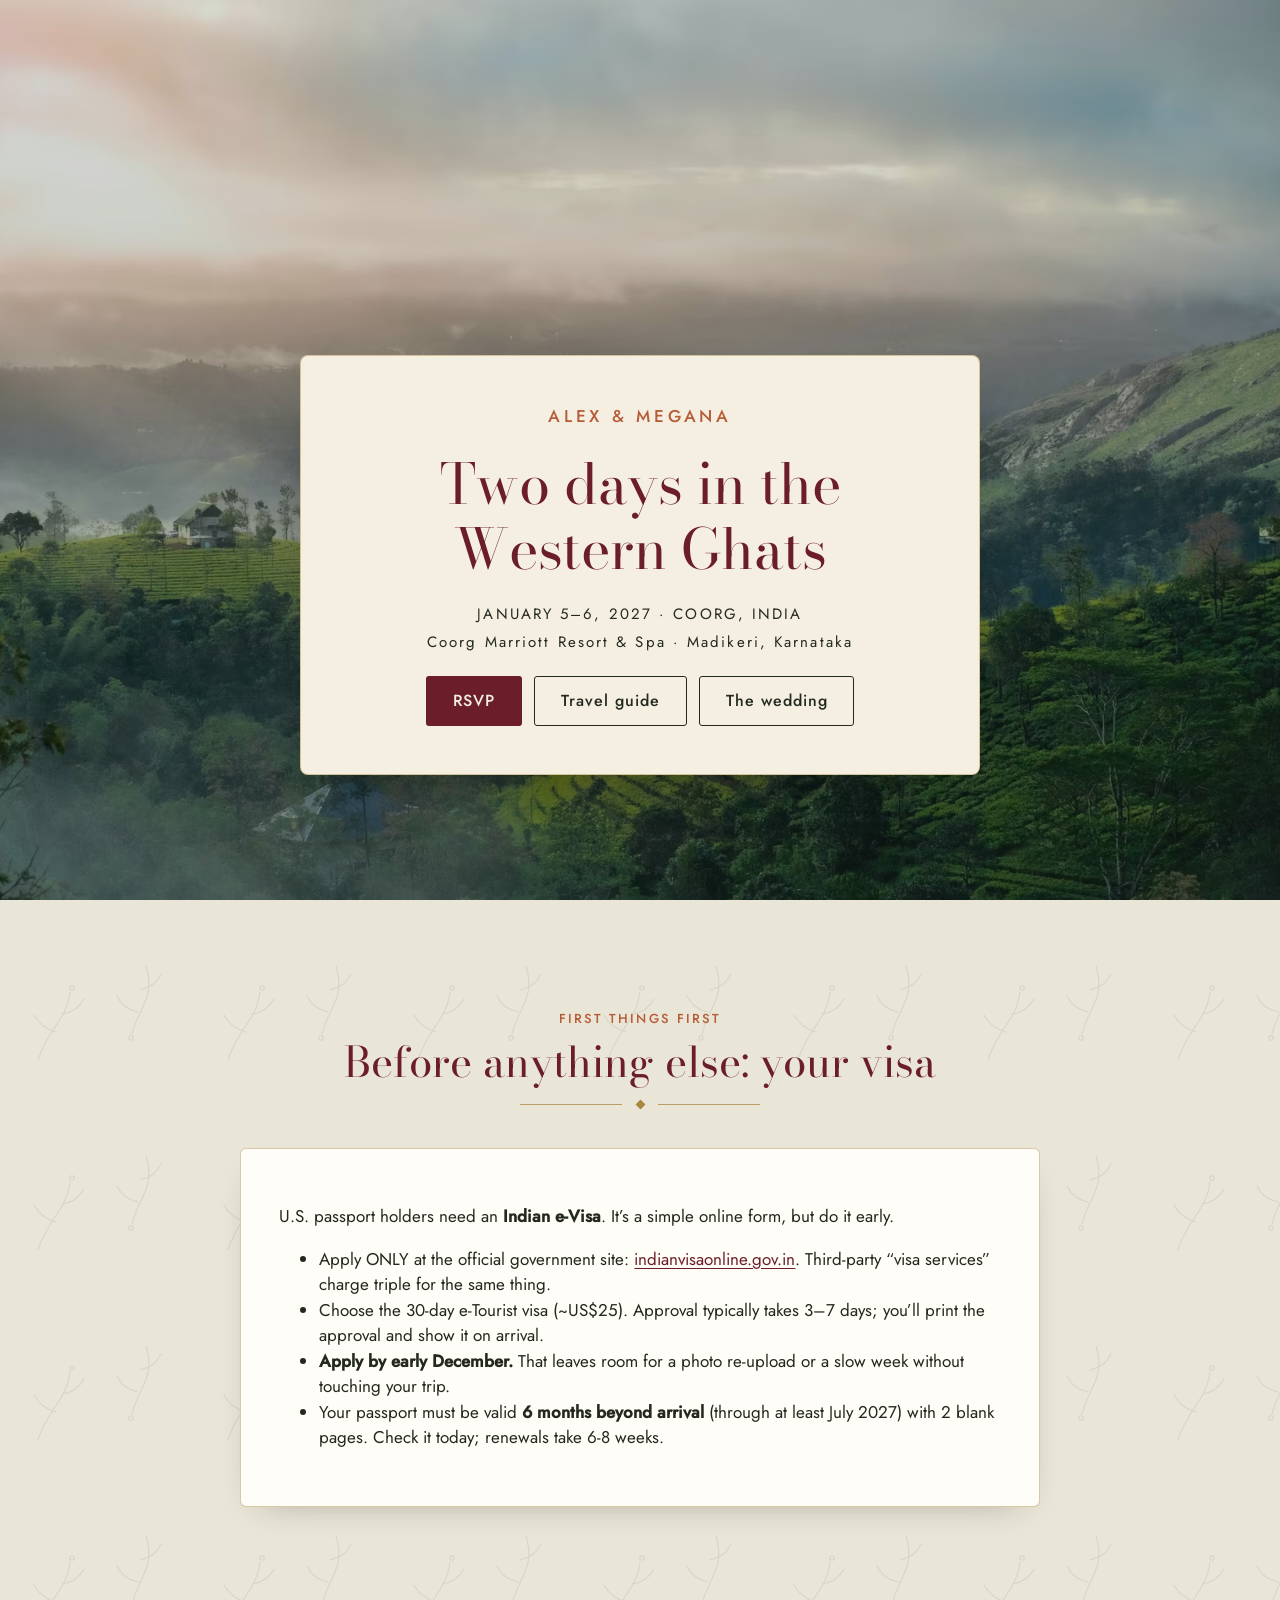
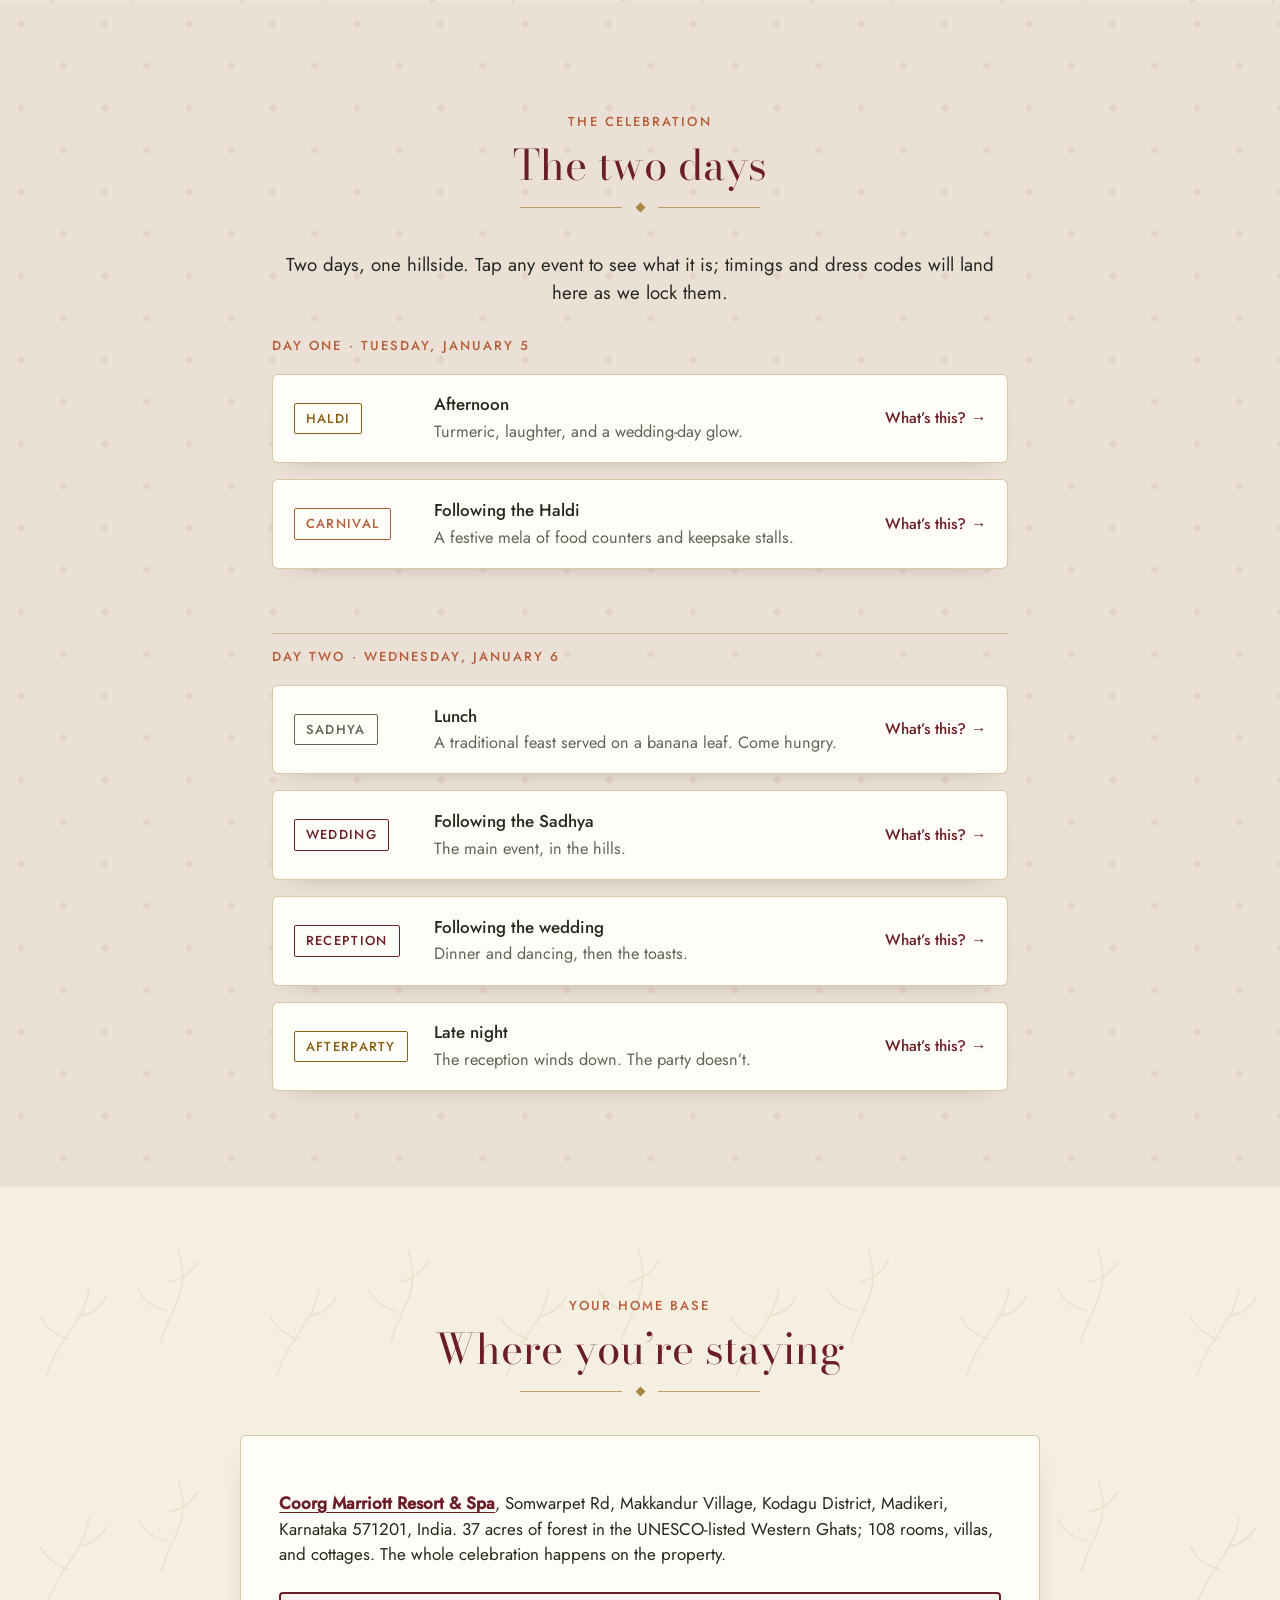
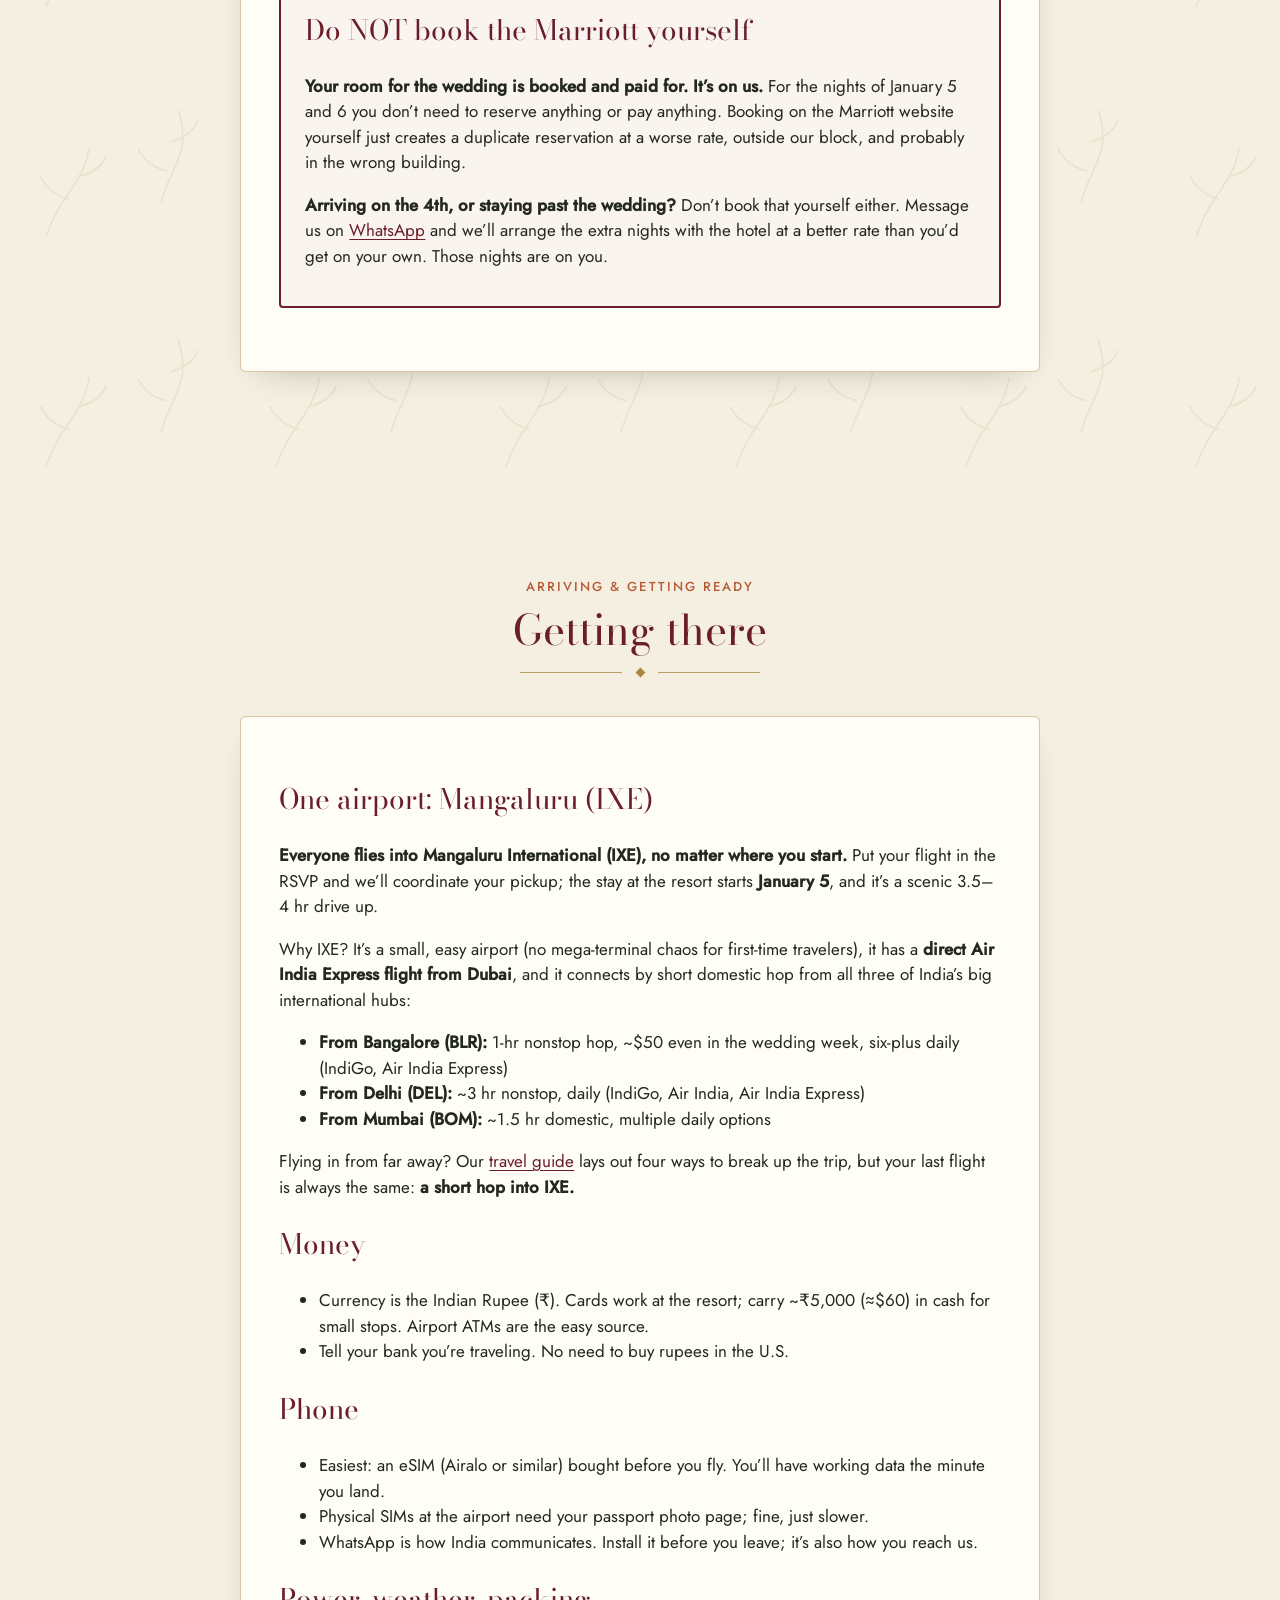
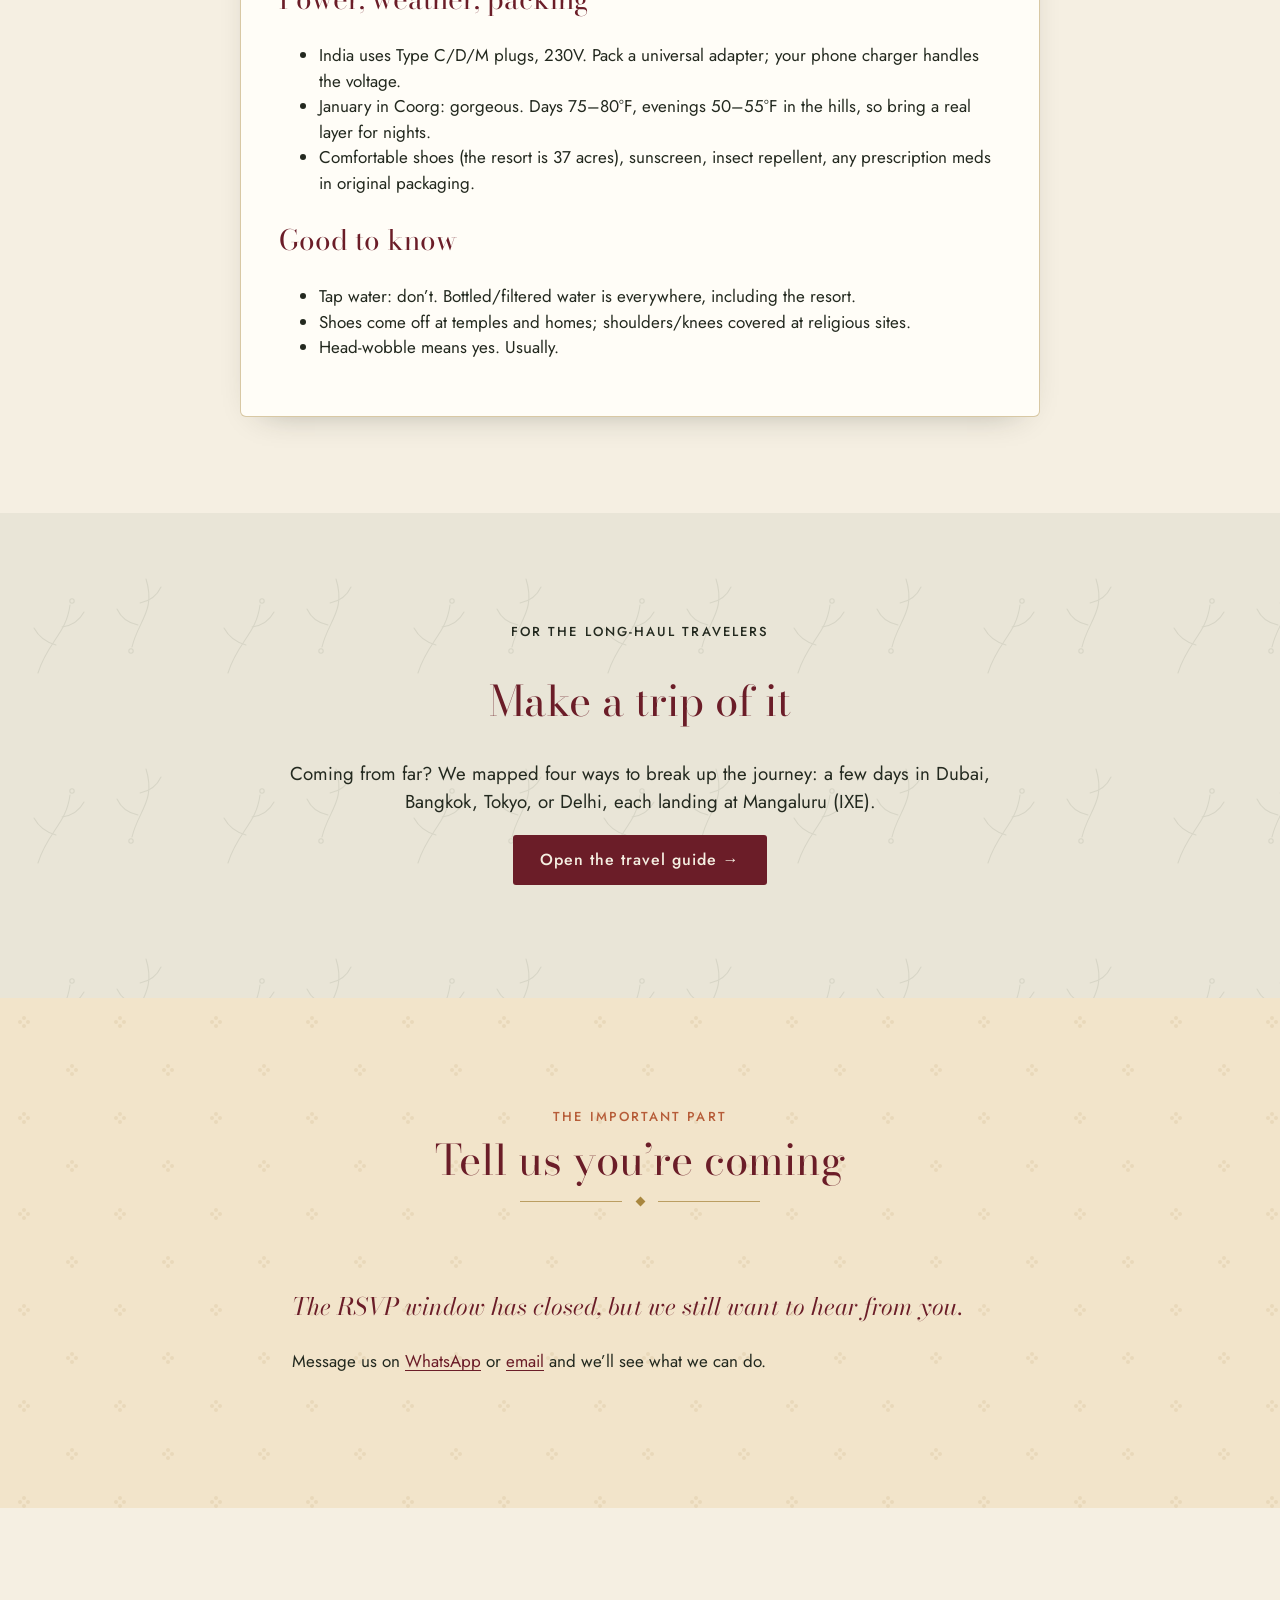
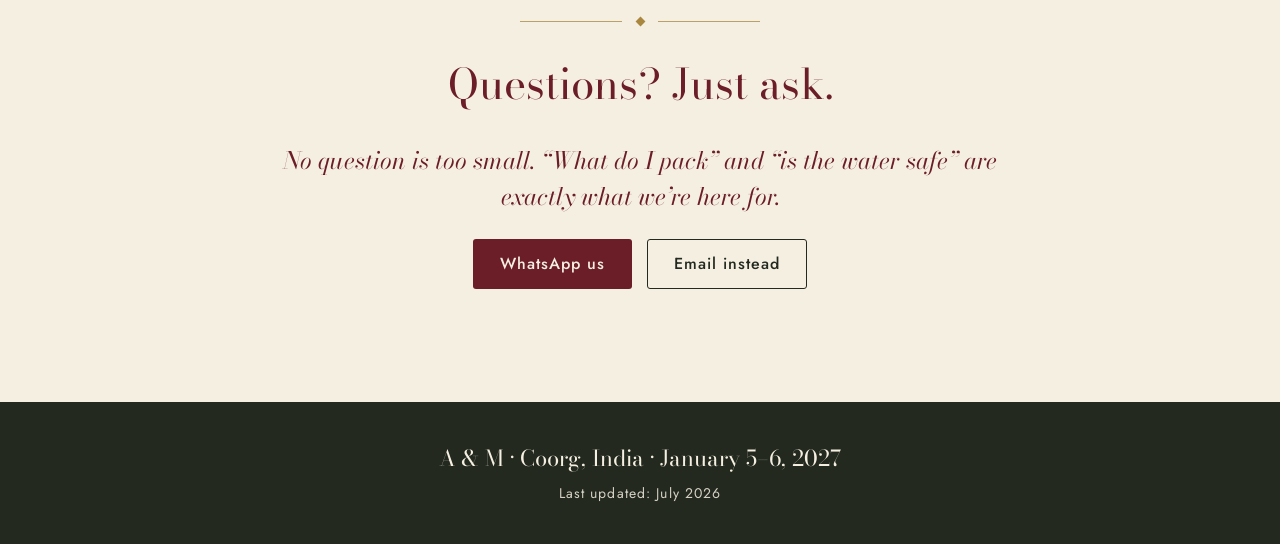
==== site/index.html @ 534aaa96 "Remove overstated promises: no 'land by Jan 3', no blanket 'we'll pick you up whenever you land' (pi" ====
<!doctype html>
<html lang="en">
<head>
  <meta charset="utf-8">
  <meta name="viewport" content="width=device-width, initial-scale=1">
  <title>Alex &amp; Megana &middot; January 5-6, 2027 &middot; Coorg, India</title>
  <meta name="description" content="Two days in the Western Ghats. The schedule, travel, and RSVP for Alex & Megana's wedding at Coorg Marriott Resort & Spa.">

  <!-- Open Graph: the card that shows when the link is shared in WhatsApp/iMessage. -->
  <meta property="og:type" content="website">
  <meta property="og:url" content="https://thegroobe.github.io/wedding-website/">
  <meta property="og:title" content="Alex & Megana · January 5-6, 2027 · Coorg, India">
  <meta property="og:description" content="Two days in the Western Ghats. The schedule, travel, and your RSVP.">
  <meta property="og:image" content="https://thegroobe.github.io/wedding-website/images/og-preview.jpg">
  <meta property="og:image:width" content="1200">
  <meta property="og:image:height" content="630">
  <meta name="twitter:card" content="summary_large_image">

  <link rel="icon" href="favicon.svg" type="image/svg+xml">
  <link rel="preload" href="fonts/bodoni-moda-regular.woff2" as="font" type="font/woff2" crossorigin>
  <link rel="preload" href="fonts/jost-regular.woff2" as="font" type="font/woff2" crossorigin>
  <link rel="preload" href="images/hero.avif" as="image" type="image/avif">
  <link rel="stylesheet" href="style.css">
</head>
<body>

  <!-- Sticky nav: hidden over hero, appears on scroll (app.js toggles .nav--visible). -->
  <nav class="nav" id="nav" aria-label="Site">
    <a class="nav__mark" href="#top">A&amp;M</a>
    <div class="nav__links">
      <a href="travel.html">Travel</a>
      <a href="#schedule">Schedule</a>
      <a href="#hotel">Hotel</a>
      <a href="#getting-there">Getting There</a>
    </div>
    <a class="nav__rsvp" href="#rsvp">RSVP</a>
  </nav>

  <!-- ============ HERO ============ -->
  <header class="hero" id="top">
    <picture>
      <source srcset="images/hero.avif" type="image/avif">
      <source srcset="images/hero.webp" type="image/webp">
      <img class="hero__img" src="images/hero.jpg" alt="Mist at dawn over plantation hills in the Western Ghats" fetchpriority="high">
    </picture>
    <div class="hero__scrim"></div>
    <div class="hero__content">
      <p class="hero__names">ALEX &amp; MEGANA</p>
      <h1 class="hero__title">Two days in the Western Ghats</h1>
      <p class="hero__date">JANUARY 5&ndash;6, 2027 &middot; COORG, INDIA</p>
      <p class="hero__venue">Coorg Marriott Resort &amp; Spa &middot; Madikeri, Karnataka</p>
      <div class="hero__personas">
        <a class="btn btn--cherry" href="#rsvp">RSVP</a>
        <a class="btn btn--ghost" href="travel.html">Travel guide</a>
        <a class="btn btn--ghost" href="#schedule">The wedding</a>
      </div>
    </div>
  </header>

  <main>
    <!-- ============ VISA / ESSENTIALS ============ -->
    <section class="section section--tint-lichen" id="essentials">
      <div class="section-head">
        <p class="caps">First things first</p>
        <h2 class="callout__title">Before anything else: your visa</h2>
        <div class="ornament" aria-hidden="true"><span class="ornament__mark"></span></div>
      </div>
      <div class="measure card">
        <p>U.S. passport holders need an <strong>Indian e-Visa</strong>. It&rsquo;s a simple online form, but do it early.</p>
        <ul>
          <li>Apply ONLY at the official government site: <a href="https://indianvisaonline.gov.in" rel="noopener">indianvisaonline.gov.in</a>. Third-party &ldquo;visa services&rdquo; charge triple for the same thing.</li>
          <li>Choose the 30-day e-Tourist visa (~US$25). Approval typically takes 3&ndash;7 days; you&rsquo;ll print the approval and show it on arrival.</li>
          <li><strong>Apply by early December.</strong> That leaves room for a photo re-upload or a slow week without touching your trip.</li>
          <li>Your passport must be valid <strong>6 months beyond arrival</strong> (through at least July 2027) with 2 blank pages. Check it today; renewals take 6-8 weeks.</li>
        </ul>
      </div>
    </section>

    <!-- ============ SCHEDULE (clickable events -> ceremony popups) ============ -->
    <section class="section section--tint-cherry section--schedule" id="schedule">
      <div class="section-head">
        <p class="caps">The celebration</p>
        <h2>The two days</h2>
        <div class="ornament" aria-hidden="true"><span class="ornament__mark"></span></div>
      </div>
      <div class="measure">
        <p class="section__lede center">Two days, one hillside. Tap any event to see what it is;
           timings and dress codes will land here as we lock them.</p>

        <div class="timeline">
          <h3 class="day-head caps">Day One &middot; Tuesday, January 5</h3>

          <button type="button" class="event" data-event="haldi" data-title="What&rsquo;s a Haldi?" data-when="Day One &middot; Tuesday, January 5 &middot; afternoon">
            <span class="event__label event__label--marigold">Haldi</span>
            <span class="event__body">
              <span class="event__day">Afternoon</span>
              <span class="event__teaser">Turmeric, laughter, and a wedding-day glow.</span>
            </span>
            <span class="event__more">What&rsquo;s this? &rarr;</span>
          </button>

          <button type="button" class="event" data-event="carnival" data-title="The Carnival" data-when="Day One &middot; Tuesday, January 5">
            <span class="event__label event__label--laterite">Carnival</span>
            <span class="event__body">
              <span class="event__day">Following the Haldi</span>
              <span class="event__teaser">A festive mela of food counters and keepsake stalls.</span>
            </span>
            <span class="event__more">What&rsquo;s this? &rarr;</span>
          </button>

          <h3 class="day-head caps">Day Two &middot; Wednesday, January 6</h3>

          <button type="button" class="event" data-event="sadhya" data-title="The Sadhya" data-when="Day Two &middot; Wednesday, January 6 &middot; lunch">
            <span class="event__label event__label--lichen">Sadhya</span>
            <span class="event__body">
              <span class="event__day">Lunch</span>
              <span class="event__teaser">A traditional feast served on a banana leaf. Come hungry.</span>
            </span>
            <span class="event__more">What&rsquo;s this? &rarr;</span>
          </button>

          <button type="button" class="event" data-event="wedding" data-title="The Wedding" data-when="Day Two &middot; Wednesday, January 6">
            <span class="event__label event__label--cherry">Wedding</span>
            <span class="event__body">
              <span class="event__day">Following the Sadhya</span>
              <span class="event__teaser">The main event, in the hills.</span>
            </span>
            <span class="event__more">What&rsquo;s this? &rarr;</span>
          </button>

          <button type="button" class="event" data-event="reception" data-title="The Reception" data-when="Day Two &middot; Wednesday, January 6">
            <span class="event__label event__label--cherry">Reception</span>
            <span class="event__body">
              <span class="event__day">Following the wedding</span>
              <span class="event__teaser">Dinner and dancing, then the toasts.</span>
            </span>
            <span class="event__more">What&rsquo;s this? &rarr;</span>
          </button>

          <button type="button" class="event" data-event="afterparty" data-title="The Afterparty" data-when="Day Two &middot; Wednesday, January 6 &middot; late night">
            <span class="event__label event__label--marigold">Afterparty</span>
            <span class="event__body">
              <span class="event__day">Late night</span>
              <span class="event__teaser">The reception winds down. The party doesn&rsquo;t.</span>
            </span>
            <span class="event__more">What&rsquo;s this? &rarr;</span>
          </button>
        </div>
      </div>
    </section>

    <!-- ============ HOTEL (cream + leaf texture) ============ -->
    <section class="section section--texture" id="hotel">
      <div class="section-head">
        <p class="caps">Your home base</p>
        <h2>Where you&rsquo;re staying</h2>
        <div class="ornament" aria-hidden="true"><span class="ornament__mark"></span></div>
      </div>
      <div class="measure card">
        <p><strong><a href="https://www.marriott.com/en-us/hotels/ixemc-coorg-marriott-resort-and-spa/overview/" target="_blank" rel="noopener">Coorg Marriott Resort &amp; Spa</a></strong>, Somwarpet Rd, Makkandur Village, Kodagu District,
           Madikeri, Karnataka 571201, India. 37 acres of forest in the UNESCO-listed Western Ghats;
           108 rooms, villas, and cottages. The whole celebration happens on the property.</p>

        <div class="callout--stop" role="note">
          <h3>Do NOT book the Marriott yourself</h3>
          <p><strong>Your room for the wedding is booked and paid for. It&rsquo;s on us.</strong>
             For the nights of January 5 and 6 you don&rsquo;t need to reserve anything or pay anything.
             Booking on the Marriott website yourself just creates a duplicate reservation at a worse
             rate, outside our block, and probably in the wrong building.</p>
          <p><strong>Arriving on the 4th, or staying past the wedding?</strong> Don&rsquo;t book that yourself
             either. Message us on <a href="https://wa.me/919912180920">WhatsApp</a> and we&rsquo;ll arrange
             the extra nights with the hotel at a better rate than you&rsquo;d get on your own. Those
             nights are on you.</p>
        </div>

      </div>
    </section>

    <!-- ============ GETTING THERE ============ -->
    <section class="section" id="getting-there">
      <div class="section-head">
        <p class="caps">Arriving &amp; getting ready</p>
        <h2>Getting there</h2>
        <div class="ornament" aria-hidden="true"><span class="ornament__mark"></span></div>
      </div>
      <div class="measure card" id="getting-there-content">
        <h3>One airport: Mangaluru (IXE)</h3>
        <p><strong>Everyone flies into Mangaluru International (IXE), no matter where you start.</strong> Put your flight in the RSVP and we&rsquo;ll coordinate your pickup; the stay at the resort starts <strong>January 5</strong>, and it&rsquo;s a scenic 3.5&ndash;4 hr drive up.</p>
        <p>Why IXE? It&rsquo;s a small, easy airport (no mega-terminal chaos for first-time travelers), it has a <strong>direct Air India Express flight from Dubai</strong>, and it connects by short domestic hop from all three of India&rsquo;s big international hubs:</p>
        <ul>
          <li><strong>From Bangalore (BLR):</strong> 1-hr nonstop hop, ~$50 even in the wedding week, six-plus daily (IndiGo, Air India Express)</li>
          <li><strong>From Delhi (DEL):</strong> ~3 hr nonstop, daily (IndiGo, Air India, Air India Express)</li>
          <li><strong>From Mumbai (BOM):</strong> ~1.5 hr domestic, multiple daily options</li>
        </ul>
        <p>Flying in from far away? Our <a href="travel.html">travel guide</a> lays out four ways to break up the trip, but your last flight is always the same: <strong>a short hop into IXE.</strong></p>

        <h3>Money</h3>
        <ul>
          <li>Currency is the Indian Rupee (&#8377;). Cards work at the resort; carry ~&#8377;5,000 (&asymp;$60) in cash for small stops. Airport ATMs are the easy source.</li>
          <li>Tell your bank you&rsquo;re traveling. No need to buy rupees in the U.S.</li>
        </ul>

        <h3>Phone</h3>
        <ul>
          <li>Easiest: an eSIM (Airalo or similar) bought before you fly. You&rsquo;ll have working data the minute you land.</li>
          <li>Physical SIMs at the airport need your passport photo page; fine, just slower.</li>
          <li>WhatsApp is how India communicates. Install it before you leave; it&rsquo;s also how you reach us.</li>
        </ul>

        <h3>Power, weather, packing</h3>
        <ul>
          <li>India uses Type C/D/M plugs, 230V. Pack a universal adapter; your phone charger handles the voltage.</li>
          <li>January in Coorg: gorgeous. Days 75&ndash;80&deg;F, evenings 50&ndash;55&deg;F in the hills, so bring a real layer for nights.</li>
          <li>Comfortable shoes (the resort is 37 acres), sunscreen, insect repellent, any prescription meds in original packaging.</li>
        </ul>

        <h3>Good to know</h3>
        <ul>
          <li>Tap water: don&rsquo;t. Bottled/filtered water is everywhere, including the resort.</li>
          <li>Shoes come off at temples and homes; shoulders/knees covered at religious sites.</li>
          <li>Head-wobble means yes. Usually.</li>
        </ul>
      </div>
    </section>

    <!-- ============ TRAVEL TEASER (full guide lives on travel.html) ============ -->
    <section class="section section--tint-lichen" id="travel-teaser">
      <div class="measure center">
        <p class="caps">For the long-haul travelers</p>
        <h2>Make a trip of it</h2>
        <p class="section__lede">Coming from far? We mapped four ways to break up the journey: a few days in
           Dubai, Bangkok, Tokyo, or Delhi, each landing at Mangaluru (IXE).</p>
        <p><a class="btn btn--cherry" href="travel.html">Open the travel guide &rarr;</a></p>
      </div>
    </section>

    <!-- ============ RSVP ============ -->
    <section class="section section--tint-marigold section--rsvp" id="rsvp">
      <div class="section-head">
        <p class="caps">The important part</p>
        <h2>Tell us you&rsquo;re coming</h2>
        <div class="ornament" aria-hidden="true"><span class="ornament__mark"></span></div>
      </div>

      <!-- #rsvp-live is everything BEFORE success; app.js hides it so the confirmation takes over -->
      <div class="measure" id="rsvp-live">
        <p class="rsvp__deadline center">Please RSVP by <strong>September 1</strong> if you can.
           <strong>October 1, 11:59pm Pacific</strong> is the hard cutoff for the caterer and the pickup plan.</p>

        <div class="card card--form">
          <form id="rsvp-form" class="form-grid" novalidate>
            <!-- Honeypot: humans never see it; bots fill it; server fakes success and stores nothing -->
            <div class="hp" aria-hidden="true">
              <label for="website">Website</label>
              <input type="text" id="website" name="website" tabindex="-1" autocomplete="off">
            </div>

            <div class="field">
              <label for="f-name">Your name</label>
              <input type="text" id="f-name" name="name" required maxlength="100" autocomplete="name">
            </div>
            <div class="field">
              <label for="f-email">Email</label>
              <input type="email" id="f-email" name="email" required maxlength="100" autocomplete="email" inputmode="email">
            </div>

            <fieldset class="field">
              <legend>Will you be there?</legend>
              <label class="radio"><input type="radio" name="attending" value="yes" required> Wouldn&rsquo;t miss it</label>
              <label class="radio"><input type="radio" name="attending" value="no"> Celebrating from afar</label>
            </fieldset>

            <!-- Everything below shows only when attending=yes (app.js toggles [hidden] + disabled) -->
            <div id="yes-fields" hidden>
              <div class="field">
                <label for="f-party-size">How many in your party (including you)?</label>
                <input type="number" id="f-party-size" name="party_size" min="1" max="10" value="1" required disabled>
              </div>

              <!-- app.js renders one block per person: name + dietary (dropdown + fill) + allergies (dropdown + fill).
                   Those inputs have NO name attribute; app.js composes them into the three hidden fields below. -->
              <div id="party-people"></div>
              <input type="hidden" name="party_names" id="f-party-names" disabled>
              <input type="hidden" name="dietary_restrictions" id="f-dietary" disabled>
              <input type="hidden" name="allergies" id="f-allergies" disabled>

              <div class="field">
                <label for="f-airport">Flying into Mangaluru (IXE)? <span class="field__hint">(That&rsquo;s the plan for everyone.)</span></label>
                <select id="f-airport" name="arrival_airport" required disabled>
                  <option value="IXE" selected>Yes, Mangaluru (IXE)</option>
                  <option value="OTHER">I need to land somewhere else (will WhatsApp you)</option>
                  <option value="NOT_SURE">Not sure yet (will update you)</option>
                </select>
              </div>
              <div class="field">
                <label for="f-arrival">Arrival date <span class="field__hint">(optional; send it later if you haven&rsquo;t booked)</span></label>
                <input type="date" id="f-arrival" name="arrival_date" disabled min="2026-12-15" max="2027-01-06">
              </div>
              <div class="field">
                <label for="f-flight">Flight number <span class="field__hint">(optional)</span></label>
                <input type="text" id="f-flight" name="flight_number" maxlength="20" disabled placeholder="e.g. IX 384">
              </div>
              <div class="field">
                <label for="f-departure">Departure date <span class="field__hint">(optional)</span></label>
                <input type="date" id="f-departure" name="departure_date" disabled min="2027-01-06" max="2027-02-15">
              </div>
            </div>

            <p id="form-error" class="rsvp-state rsvp-error" role="alert"></p>
            <button type="submit" class="btn btn--cherry btn--block" id="submit-btn">Send our RSVP</button>
          </form>
        </div>

        <!-- Error state (warm, Lichen bg, Cherry retry) -->
        <div id="rsvp-error" class="rsvp-state rsvp-error" role="alert">
          <p><strong>That didn&rsquo;t go through.</strong> The mountain internet gremlins, probably. Nothing was lost.</p>
          <p id="rsvp-error-detail"></p>
          <button type="button" class="btn btn--cherry" id="retry-btn">Try again</button>
          <p>Still stuck? <a href="https://wa.me/919912180920">WhatsApp us your RSVP</a> and we&rsquo;ll record it by hand.</p>
        </div>

        <!-- After-deadline state (Bodoni italic + contact fallback; server keeps accepting) -->
        <div id="rsvp-closed" class="rsvp-state">
          <p class="rsvp-closed">The RSVP window has closed, but we still want to hear from you.</p>
          <p>Message us on <a href="https://wa.me/919912180920">WhatsApp</a> or
             <a href="mailto:awgrube@gmail.com">email</a> and we&rsquo;ll see what we can do.</p>
        </div>
      </div>

      <!-- Success takes over the whole section (app.js hides #rsvp-live and shows this, centered & large) -->
      <div id="rsvp-success" class="rsvp-success" role="status">
        <div class="rsvp-success__inner">
          <p class="caps">RSVP received</p>
          <h2 class="rsvp-success__headline">We can&rsquo;t wait<br>to see you.</h2>
          <p class="rsvp-success__sub">Your RSVP is in. Watch WhatsApp as the date gets close.</p>
          <p><a class="btn btn--cherry" href="wedding.ics" download>Add the wedding to your calendar</a></p>
        </div>
      </div>
    </section>

    <!-- ============ CONTACT ============ -->
    <section class="section section--contact" id="contact">
      <div class="measure center" id="contact-content">
        <div class="ornament" aria-hidden="true"><span class="ornament__mark"></span></div>
        <h2>Questions? Just ask.</h2>
        <p class="italic-note">No question is too small. &ldquo;What do I pack&rdquo; and
           &ldquo;is the water safe&rdquo; are exactly what we&rsquo;re here for.</p>
        <p>
          <a class="btn btn--cherry" href="https://wa.me/919912180920?text=Hi!%20Question%20about%20the%20wedding%3A%20"
             rel="noopener">WhatsApp us</a>
          &nbsp;
          <a class="btn btn--ghost" href="mailto:awgrube@gmail.com?subject=Coorg%20wedding%20question">Email instead</a>
        </p>
      </div>
    </section>
  </main>

  <footer class="footer">
    <p class="footer__mark">A &amp; M &middot; Coorg, India &middot; January 5&ndash;6, 2027</p>
    <p class="footer__updated">Last updated: <span id="last-updated">July 2026</span></p>
  </footer>

  <!-- ============ Ceremony modal (opened by schedule events) ============ -->
  <div class="modal" id="modal" hidden role="dialog" aria-modal="true" aria-labelledby="modal-title">
    <div class="modal__backdrop" data-close></div>
    <div class="modal__panel">
      <button type="button" class="modal__close" data-close aria-label="Close">&times;</button>
      <p class="modal__eyebrow caps" id="modal-eyebrow"></p>
      <h3 class="modal__title" id="modal-title"></h3>
      <div class="modal__body" id="modal-body"></div>
    </div>
  </div>

  <!-- Ceremony explanations (cloned into the modal by app.js) -->
  <template id="evt-haldi">
    <p>A joyful pre-wedding ritual where family and friends smear a turmeric paste (<em>haldi</em>) on the couple.
       It&rsquo;s said to bless them, calm the nerves, and give that famous wedding-day glow.</p>
    <p>It&rsquo;s playful and gloriously messy. Turmeric stains, so <strong>wear something you won&rsquo;t mind
       sacrificing to the cause.</strong> Expect yellows and marigolds everywhere.</p>
  </template>
  <template id="evt-carnival">
    <p>Day one closes with a carnival: a festive mela of live food counters and
       stalls of little keepsakes and goodies.</p>
    <p>Come with an appetite and room in your bag.</p>
  </template>
  <template id="evt-sadhya">
    <p>A traditional South Indian feast served on a banana leaf: many small dishes,
       eaten by hand, course after course.</p>
    <p>Come hungry. This is lunch done as a ceremony of its own.</p>
  </template>
  <template id="evt-wedding">
    <p>The heart of it all: the wedding rituals themselves, set against the Western Ghats.</p>
    <p>Exact timing and the dress code will land here as we finalize them. We&rsquo;ll message you well before, so
       you&rsquo;ll never be guessing.</p>
  </template>
  <template id="evt-reception">
    <p>The celebration to close it out: dinner, dancing, toasts, and the send-off. Dress to celebrate;
       details to follow.</p>
  </template>
  <template id="evt-afterparty">
    <p>When the reception winds down, the party doesn&rsquo;t. Late-night music and dancing.
       Details to follow.</p>
  </template>

  <script src="app.js" defer></script>
</body>
</html>
---- site/style.css ----
/* ================================================================
   Design system -- Coorg wedding (warm & layered)
   Blossom canvas throughout, faint spice-tinted section washes,
   layered paper cards, brass ornaments, decorative rules.
   ================================================================ */

/* ---- Fonts: self-hosted subsets, total < 100KB ---- */
@font-face {
  font-family: 'Bodoni Moda';
  src: url('fonts/bodoni-moda-regular.woff2') format('woff2');
  font-weight: 400 700; font-style: normal; font-display: swap;
}
@font-face {
  font-family: 'Bodoni Moda';
  src: url('fonts/bodoni-moda-italic.woff2') format('woff2');
  font-weight: 400 700; font-style: italic; font-display: swap;
}
@font-face {
  font-family: 'Jost';
  src: url('fonts/jost-regular.woff2') format('woff2');
  font-weight: 400; font-style: normal; font-display: swap;
}
@font-face {
  font-family: 'Jost';
  src: url('fonts/jost-medium.woff2') format('woff2');
  font-weight: 500; font-style: normal; font-display: swap;
}

:root {
  --cherry:     #6B1D28;
  --blossom:    #F5EFE2;
  --lichen:     #A7B29C;
  --laterite:   #B65C38;
  --marigold:   #DD9C26;
  --brass:      #A9873F;
  --peppercorn: #23291F;

  --paper:      #FFFDF7;   /* layered card surface, a hair lighter than Blossom */
  --ink-soft:   rgba(35, 41, 31, 0.72);
  --hairline:   rgba(169, 135, 63, 0.45);

  --font-display: 'Bodoni Moda', 'Didot', 'Bodoni MT', serif;
  --font-text: 'Jost', 'Futura', 'Century Gothic', sans-serif;
  --size-body: 17px;

  --measure: 800px;
  --nav-h: 60px;
  --space: clamp(1rem, 2.5vw, 2rem);
}

*, *::before, *::after { box-sizing: border-box; }
html { scroll-behavior: smooth; }
body {
  margin: 0;
  background: var(--blossom);
  color: var(--peppercorn);
  font-family: var(--font-text);
  font-weight: 400;
  font-size: var(--size-body);
  line-height: 1.5;
}

h1, h2, h3 { font-family: var(--font-display); font-weight: 400; color: var(--cherry); line-height: 1.15; }
h1 { font-size: clamp(34px, 6vw, 56px); }
h2 { font-size: clamp(28px, 4.5vw, 42px); }
h3 { font-size: clamp(22px, 3vw, 28px); }
.italic-note { font-family: var(--font-display); font-style: italic; font-size: max(24px, 1.35em); color: var(--cherry); }

.caps { font-family: var(--font-text); font-weight: 500; letter-spacing: 0.16em; text-transform: uppercase; font-size: 13px; }
a { color: var(--cherry); text-underline-offset: 3px; }

.measure { max-width: var(--measure); margin-inline: auto; padding-inline: var(--space); }
.center { text-align: center; }
.section { padding-block: clamp(3rem, 8vw, 6rem); }
[id] { scroll-margin-top: calc(var(--nav-h) + 12px); }
.section__lede { font-size: 1.1em; }

/* ---- Section washes: faint spice tints over Blossom (fallback = Blossom),
       each with a whisper-quiet block-print texture in its own hue (7-13% opacity,
       so text contrast is untouched). Lichen = berry sprigs, Cherry = ornament
       diamonds, Marigold = petal-dot clusters. ---- */
.section--tint-lichen {
  background-color: var(--blossom);
  background-color: color-mix(in srgb, var(--lichen) 16%, var(--blossom));
  background-image: url("data:image/svg+xml,%3Csvg xmlns='http://www.w3.org/2000/svg' width='190' height='190' viewBox='0 0 190 190'%3E%3Cg fill='none' stroke='%235d6852' stroke-width='1.1' opacity='0.13' stroke-linecap='round'%3E%3Cpath d='M38 160 C48 128 66 122 70 92'/%3E%3Cpath d='M56 132 q-15 -4 -22 -17'/%3E%3Cpath d='M62 114 q15 -2 22 -15'/%3E%3Ccircle cx='72' cy='88' r='2.2'/%3E%3Cpath d='M146 66 C156 98 138 108 132 134'/%3E%3Cpath d='M140 90 q15 -3 21 -16'/%3E%3Cpath d='M138 112 q-15 -3 -21 -16'/%3E%3Ccircle cx='131' cy='138' r='2.2'/%3E%3C/g%3E%3C/svg%3E");
  background-size: 190px 190px;
}
.section--tint-cherry {
  background-color: var(--blossom);
  background-color: color-mix(in srgb, var(--cherry) 7%, var(--blossom));
  background-image: url("data:image/svg+xml,%3Csvg xmlns='http://www.w3.org/2000/svg' width='84' height='84' viewBox='0 0 84 84'%3E%3Cg fill='%236B1D28' opacity='0.07'%3E%3Crect x='18' y='18' width='6' height='6' transform='rotate(45 21 21)'/%3E%3Crect x='60' y='60' width='6' height='6' transform='rotate(45 63 63)'/%3E%3C/g%3E%3C/svg%3E");
  background-size: 84px 84px;
}
.section--tint-marigold {
  background-color: var(--blossom);
  background-color: color-mix(in srgb, var(--marigold) 13%, var(--blossom));
  background-image: url("data:image/svg+xml,%3Csvg xmlns='http://www.w3.org/2000/svg' width='96' height='96' viewBox='0 0 96 96'%3E%3Cg fill='%238a5f12' opacity='0.09'%3E%3Ccircle cx='24' cy='20' r='2'/%3E%3Ccircle cx='20' cy='24' r='2'/%3E%3Ccircle cx='28' cy='24' r='2'/%3E%3Ccircle cx='24' cy='28' r='2'/%3E%3Ccircle cx='72' cy='68' r='2'/%3E%3Ccircle cx='68' cy='72' r='2'/%3E%3Ccircle cx='76' cy='72' r='2'/%3E%3Ccircle cx='72' cy='76' r='2'/%3E%3C/g%3E%3C/svg%3E");
  background-size: 96px 96px;
}

/* ---- Subtle botanical paper texture (hotel section) ---- */
.section--texture {
  background-color: var(--blossom);
  background-image: url("data:image/svg+xml,%3Csvg xmlns='http://www.w3.org/2000/svg' width='160' height='160' viewBox='0 0 160 160'%3E%3Cg fill='none' stroke='%23A9873F' stroke-width='1.2' opacity='0.13'%3E%3Cpath d='M32 132 C42 102 58 96 62 70'/%3E%3Cpath d='M48 106 q-14 -4 -20 -16'/%3E%3Cpath d='M54 90 q14 -2 20 -14'/%3E%3Cpath d='M124 44 C134 74 118 84 112 108'/%3E%3Cpath d='M118 66 q14 -3 20 -15'/%3E%3Cpath d='M116 86 q-14 -3 -20 -15'/%3E%3C/g%3E%3C/svg%3E");
  background-size: 230px 230px;
}

/* ---- Section header: centered kicker + Bodoni title + brass ornament ---- */
.section-head { text-align: center; padding-inline: var(--space); margin-bottom: clamp(1.5rem, 4vw, 2.5rem); }
.section-head .caps { color: var(--laterite); display: block; margin-bottom: 0.6rem; }
.section-head h2 { margin: 0; }

.ornament { display: flex; align-items: center; justify-content: center; gap: 0.9rem;
            max-width: 240px; margin: 0.9rem auto 0; color: var(--brass); }
.ornament::before, .ornament::after { content: ""; height: 1px; background: currentColor; flex: 1; opacity: 0.75; }
.ornament__mark { width: 7px; height: 7px; background: currentColor; transform: rotate(45deg); flex: none; }

/* ---- Layered paper card ---- */
.card {
  background: var(--paper);
  border: 1px solid var(--hairline);
  border-radius: 6px;
  padding: clamp(1.4rem, 4vw, 2.4rem);
  box-shadow: 0 12px 34px -22px rgba(35, 41, 31, 0.45);
}
.card--form { max-width: 640px; margin-inline: auto; }

/* ---- Sticky nav ---- */
.nav {
  position: fixed; inset: 0 0 auto 0; z-index: 100; height: var(--nav-h);
  display: flex; align-items: center; gap: 1.25rem; padding-inline: var(--space);
  background: var(--peppercorn);
  transform: translateY(-100%); transition: transform 200ms ease;
}
.nav--visible { transform: translateY(0); }
.nav--static { transform: translateY(0); }           /* travel.html: always shown */
.nav__mark { font-family: var(--font-display); font-size: 22px; color: var(--blossom); text-decoration: none; }
.nav__links { display: flex; gap: 1.25rem; margin-inline: auto; }
.nav__links a { color: var(--blossom); text-decoration: none; font-weight: 500; letter-spacing: 0.1em; text-transform: uppercase; font-size: 14px; }
.nav__rsvp {
  margin-left: auto;
  background: var(--marigold); color: var(--peppercorn);
  font-weight: 500; text-decoration: none; padding: 10px 22px; border-radius: 3px;
  letter-spacing: 0.08em; text-transform: uppercase; font-size: 14px;
}
.nav__links + .nav__rsvp { margin-left: 0; }
@media (max-width: 640px) {
  .nav__links { display: none; }
  .nav__rsvp { margin-left: auto; }
}

/* ---- Hero: centered, responsive, scrim over the photo ---- */
.hero { position: relative; min-height: 100svh; display: grid; place-items: center;
        padding: calc(var(--nav-h) + 1rem) 1rem 2rem; overflow: hidden; }
.hero__img { position: absolute; inset: 0; width: 100%; height: 100%; object-fit: cover; }
.hero__scrim { position: absolute; inset: 0; background: linear-gradient(to bottom, rgba(35,41,31,0.18), rgba(35,41,31,0.34)); }
.hero__content {
  position: relative; text-align: center; width: min(680px, 100%);
  background: var(--blossom); border: 1px solid var(--hairline); border-radius: 8px;
  padding: clamp(1.6rem, 4vw, 3rem);
  box-shadow: 0 24px 60px -28px rgba(0, 0, 0, 0.55);
}
.hero__names { letter-spacing: 0.22em; font-weight: 500; margin: 0; color: var(--laterite); }
.hero__title { margin: 0.4em 0; }
.hero__date, .hero__venue { letter-spacing: 0.14em; font-size: 15px; margin: 0.35em 0; }
.hero__personas { display: flex; gap: 0.75rem; justify-content: center; flex-wrap: wrap; margin-top: 1.4rem; }

/* ---- Buttons ---- */
.btn { display: inline-block; padding: 12px 26px; border-radius: 3px; text-decoration: none;
       font-weight: 500; letter-spacing: 0.06em; border: 1px solid transparent; cursor: pointer;
       font-family: var(--font-text); font-size: 16px; }
.btn--cherry { background: var(--cherry); color: var(--blossom); }
.btn--ghost  { background: transparent; color: var(--peppercorn); border-color: var(--peppercorn); }
.btn--marigold { background: var(--marigold); color: var(--peppercorn); }
.btn--block { display: block; width: 100%; text-align: center; }
.btn:disabled { opacity: 0.6; cursor: wait; }

/* ---- Visa callout accent ---- */
.callout__title { color: var(--cherry); }

/* ---- Hotel "do not book" block ---- */
.callout--stop { border: 2px solid var(--cherry); border-radius: 4px; padding: 1.25rem 1.5rem; margin-block: 1.5rem;
                 background: color-mix(in srgb, var(--cherry) 4%, var(--paper)); }
.callout--stop h3 { margin-top: 0; }

/* ---- Schedule: clickable timeline of ceremony cards ---- */
.timeline { display: grid; gap: 1rem; margin-top: 1.5rem; }
/* Day headers: caps kicker over a brass hairline; top margin groups each day's events (proximity) */
.day-head { margin: clamp(2rem, 5vw, 3rem) 0 0.25rem; padding-top: 1rem;
            border-top: 1px solid var(--hairline); color: var(--laterite); }
.day-head:first-child { margin-top: 0.5rem; padding-top: 0; border-top: 0; }
.event {
  display: grid; grid-template-columns: minmax(120px, auto) 1fr auto; align-items: center; gap: 0.5rem 1.25rem;
  width: 100%; text-align: left; font: inherit; color: var(--peppercorn); cursor: pointer;
  background: var(--paper); border: 1px solid var(--hairline); border-radius: 6px;
  padding: 1.1rem 1.3rem; box-shadow: 0 10px 26px -20px rgba(35, 41, 31, 0.45);
  transition: transform 150ms ease, box-shadow 150ms ease;
}
.event:hover { transform: translateY(-2px); box-shadow: 0 16px 32px -20px rgba(35, 41, 31, 0.55); }
.event:focus-visible { outline: 2px solid var(--cherry); outline-offset: 2px; }
.event__label { justify-self: start; align-self: center; font-family: var(--font-text);
                font-weight: 500; letter-spacing: 0.1em; text-transform: uppercase; font-size: 13px;
                padding: 5px 11px; border: 1px solid currentColor; border-radius: 2px; white-space: nowrap; }
.event__label--lichen   { color: #5d6852; }
.event__label--marigold { color: #8a5f12; }
.event__label--laterite { color: var(--laterite); }
.event__label--cherry   { color: var(--cherry); }
.event__body { display: grid; gap: 0.15rem; }
.event__day { font-weight: 500; }
.event__teaser { color: var(--ink-soft); font-size: 0.96em; }
.event__more { color: var(--cherry); font-weight: 500; font-size: 0.9em; white-space: nowrap; }
@media (max-width: 560px) {
  .event { grid-template-columns: 1fr auto; }
  .event__label { grid-column: 1 / -1; }
}

/* ---- Ceremony modal ---- */
.modal { position: fixed; inset: 0; z-index: 200; display: grid; place-items: center; padding: 1.25rem; }
.modal[hidden] { display: none; }
.modal__backdrop { position: absolute; inset: 0; background: rgba(35, 41, 31, 0.55); }
.modal__panel {
  position: relative; background: var(--blossom); border: 1px solid var(--brass); border-radius: 8px;
  max-width: 520px; width: 100%; max-height: 85vh; overflow: auto;
  padding: clamp(1.6rem, 4vw, 2.5rem); box-shadow: 0 30px 70px -20px rgba(0, 0, 0, 0.55);
}
.modal__close { position: absolute; top: 0.4rem; right: 0.7rem; background: none; border: none;
                font-size: 32px; line-height: 1; color: var(--peppercorn); cursor: pointer; padding: 4px 10px; }
.modal__eyebrow { color: var(--laterite); margin: 0 0 0.3rem; }
.modal__title { margin: 0 0 0.9rem; }
.modal__body p { margin: 0 0 0.8rem; }
.modal__body p:last-child { margin-bottom: 0; }

/* ---- Travel guide strips (used by travel.html) ---- */
.page-head { padding: calc(var(--nav-h) + 2.5rem) 0 2rem; text-align: center; }
.page-head__kicker { color: var(--laterite); }
.page-head .section__lede { text-align: left; }

.strip { border-top: 4px solid; background: var(--blossom); padding: clamp(2rem, 5vw, 4rem) 0; }
.strip:nth-of-type(even) { background: color-mix(in srgb, var(--lichen) 8%, var(--blossom)); }
.strip--laterite { border-color: var(--laterite); }
.strip--marigold { border-color: var(--marigold); }
.strip--cherry   { border-color: var(--cherry); }
.strip--lichen   { border-color: var(--lichen); }
.strip--sidebar  { border-color: var(--brass); border-top-width: 1px; }
.strip__inner { max-width: 1100px; margin-inline: auto; padding-inline: var(--space);
                display: grid; gap: 1.5rem; grid-template-columns: 1fr; }
@media (min-width: 900px) { .strip__inner { grid-template-columns: 5fr 4fr; align-items: center; } }
.strip__label { font-weight: 500; letter-spacing: 0.16em; text-transform: uppercase; font-size: 14px; }
.strip--laterite .strip__label { color: var(--laterite); }
.strip--marigold .strip__label { color: #8a5f12; }
.strip--cherry   .strip__label { color: var(--cherry); }
.strip--lichen   .strip__label { color: #5d6852; }
.strip__path { font-weight: 500; }
.strip__aside { font-style: italic; color: #5d6852; }
.strip__facts-list { padding-left: 1.1rem; }
.strip__img { width: 100%; height: auto; border: 1px solid var(--brass); border-radius: 4px;
              box-shadow: 0 14px 34px -22px rgba(35, 41, 31, 0.5); }
.strip__facts { border-top: 1px solid var(--hairline); padding-top: 0.75rem; font-size: 16px; }

/* ---- RSVP form + states ---- */
.rsvp__deadline { font-size: 1.05em; margin-bottom: 1.5rem; }
.form-grid { display: grid; gap: 1.1rem; }
.field label { display: block; font-weight: 500; margin-bottom: 4px; }
.field legend { font-weight: 500; margin-bottom: 6px; }
.radio { display: inline-flex; align-items: center; gap: 0.4rem; margin-right: 1.5rem; font-weight: 400; }
.field input, .field select, .field textarea {
  width: 100%; padding: 12px; font: inherit; color: var(--peppercorn);
  background: #fff; border: 1px solid var(--peppercorn); border-radius: 3px;
}
.field input[type="radio"] { width: auto; margin: 0; }
.field input:focus-visible, .field select:focus-visible, .field textarea:focus-visible {
  outline: 2px solid var(--cherry); outline-offset: 1px;
}
.field__hint { font-weight: 400; font-size: 15px; color: var(--ink-soft); }
.person-block { border-left: 3px solid var(--lichen); padding-left: 1rem; margin-block: 1.25rem; display: grid; gap: 0.75rem; }
.person-block__name { font-weight: 500; color: var(--cherry); font-family: var(--font-display); font-size: 20px; }
.hp { position: absolute !important; left: -9999px !important; opacity: 0; pointer-events: none; }

.rsvp-state { display: none; padding: 1.25rem; border-radius: 4px; margin-top: 1rem; }
.rsvp-state--show { display: block; }
.rsvp-error   { background: var(--lichen); color: var(--peppercorn); }
.rsvp-error .btn { background: var(--cherry); color: var(--blossom); }
.rsvp-closed  { font-family: var(--font-display); font-style: italic; font-size: 24px; color: var(--cherry); }

/* Success takeover: hidden until app.js reveals it, then dominates the section */
.rsvp-success { display: none; }
.rsvp-success--show { display: grid; place-items: center; text-align: center; min-height: 62vh; padding: 2rem var(--space); }
.rsvp-success__inner { max-width: 640px; }
.rsvp-success__inner .caps { color: var(--laterite); }
.rsvp-success__headline { font-size: clamp(42px, 9vw, 76px); line-height: 1.03; margin: 0.35em 0 0.5em; }
.rsvp-success__sub { font-size: 1.12em; margin-bottom: 1.5rem; }

.spinner { display: inline-block; width: 18px; height: 18px; border: 2px solid var(--blossom);
           border-top-color: transparent; border-radius: 50%; vertical-align: -4px; margin-right: 8px;
           animation: spin 0.8s linear infinite; }
@keyframes spin { to { transform: rotate(360deg); } }

/* ---- Contact + footer ---- */
.section--contact { text-align: center; }
.footer { background: var(--peppercorn); color: var(--blossom); text-align: center; padding: 2.5rem var(--space); }
.footer__mark { font-family: var(--font-display); font-size: 22px; margin: 0 0 0.5rem; }
.footer__updated { font-size: 14px; letter-spacing: 0.08em; opacity: 0.85; margin: 0; }

img { max-width: 100%; height: auto; }
@media (prefers-reduced-motion: reduce) {
  html { scroll-behavior: auto; }
  .spinner { animation-duration: 2s; }
  .nav, .event { transition: none; }
}
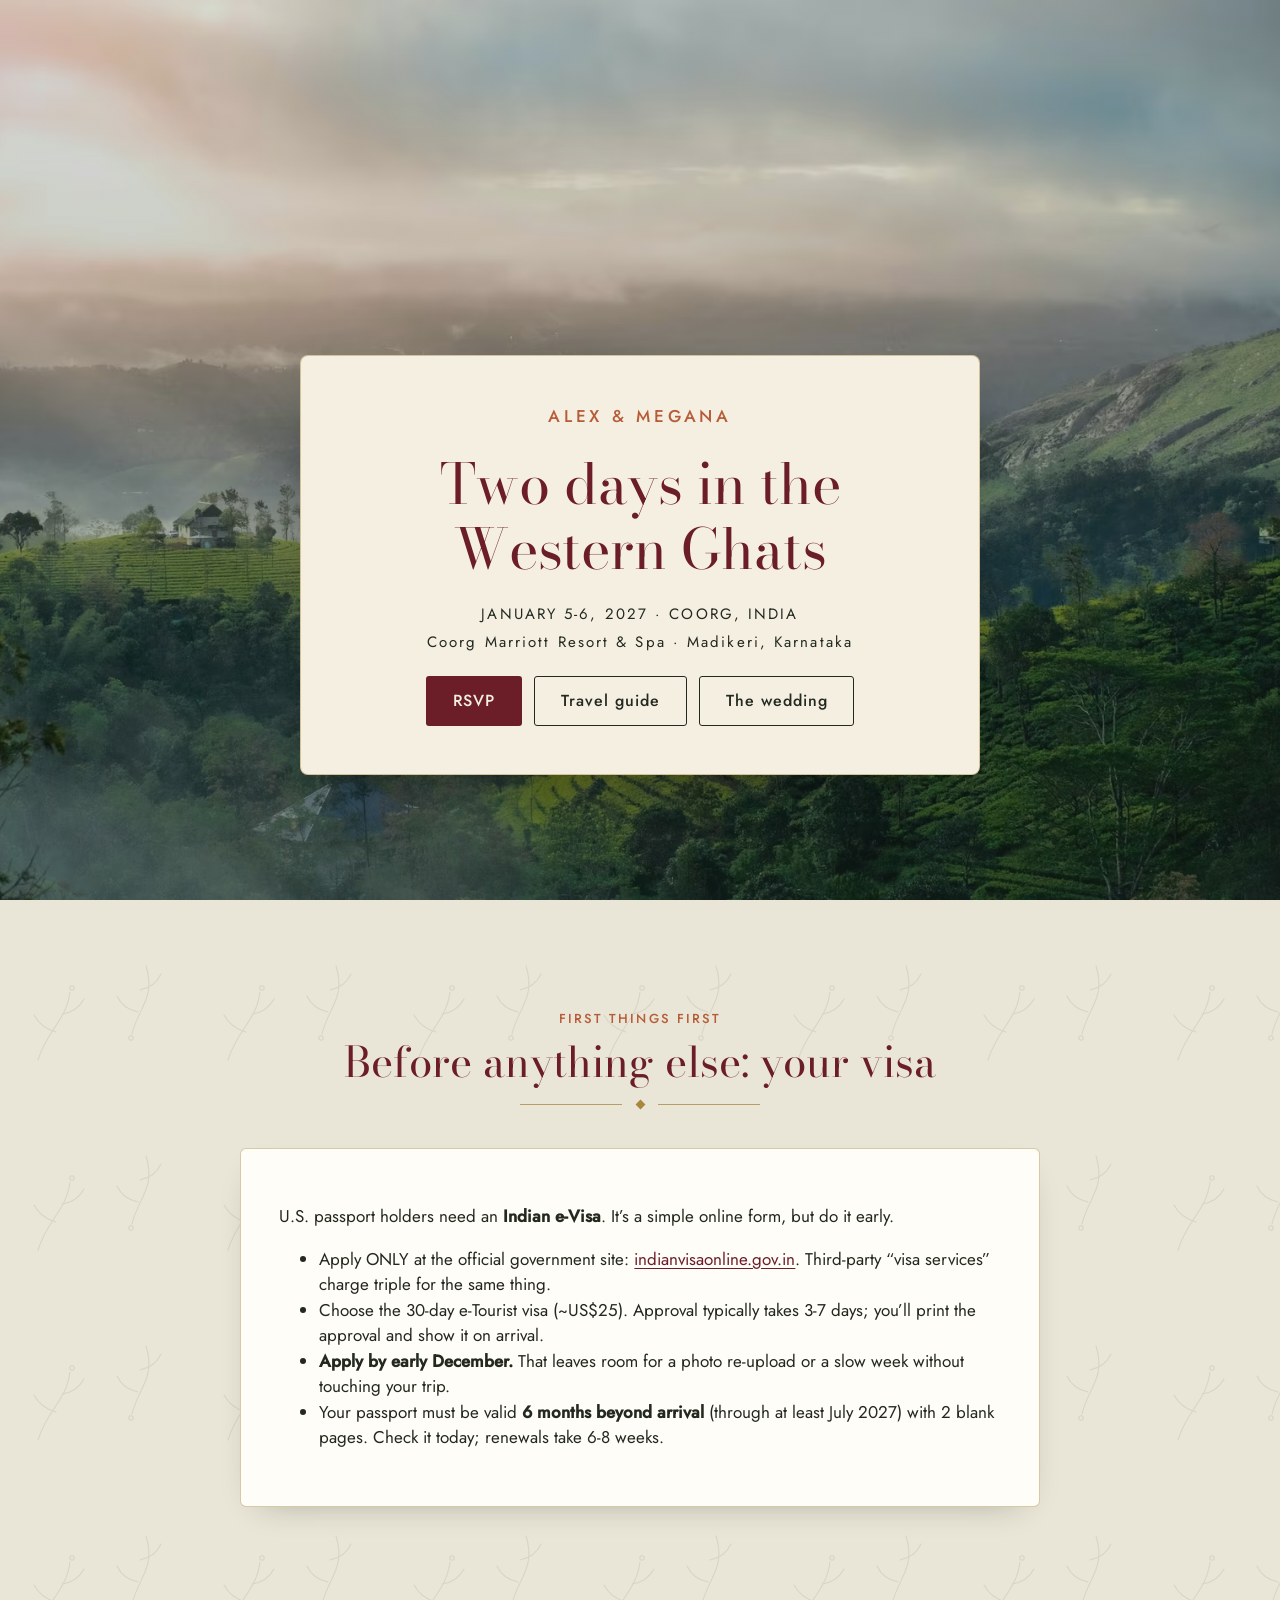
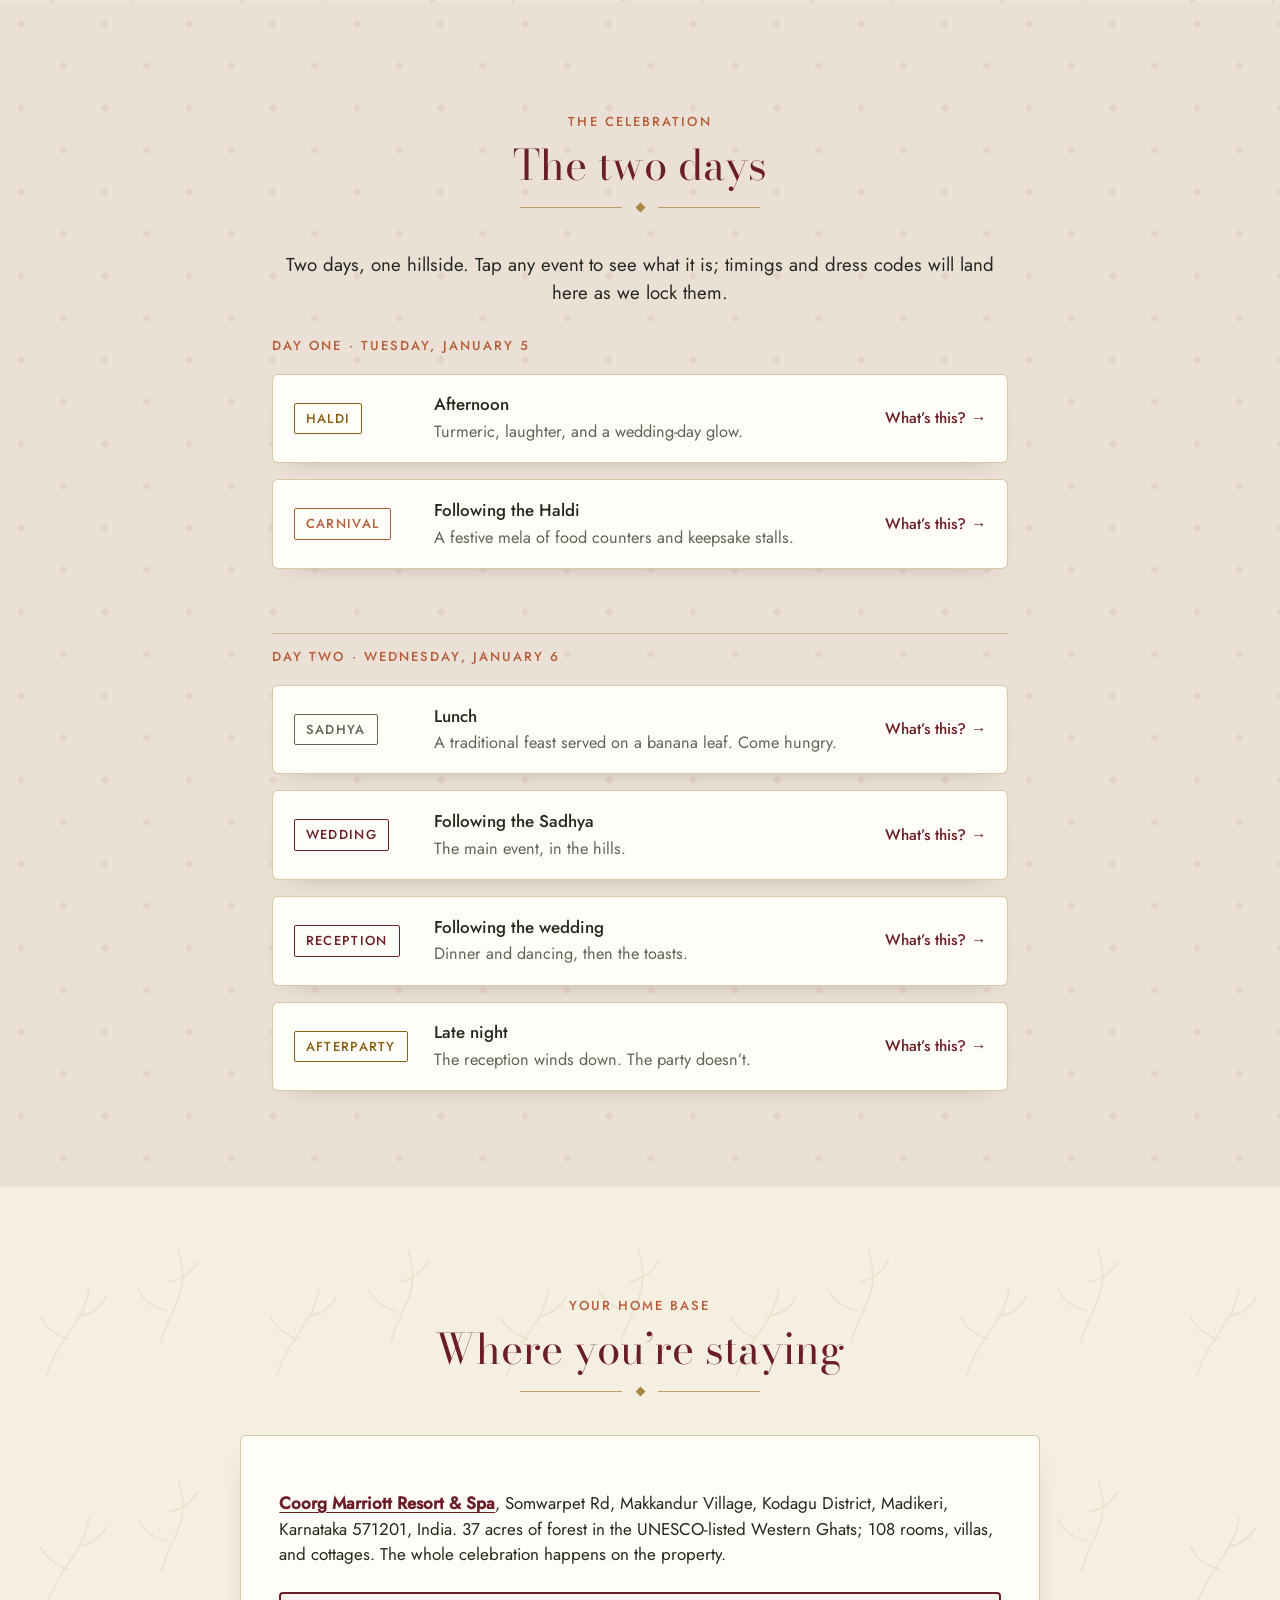
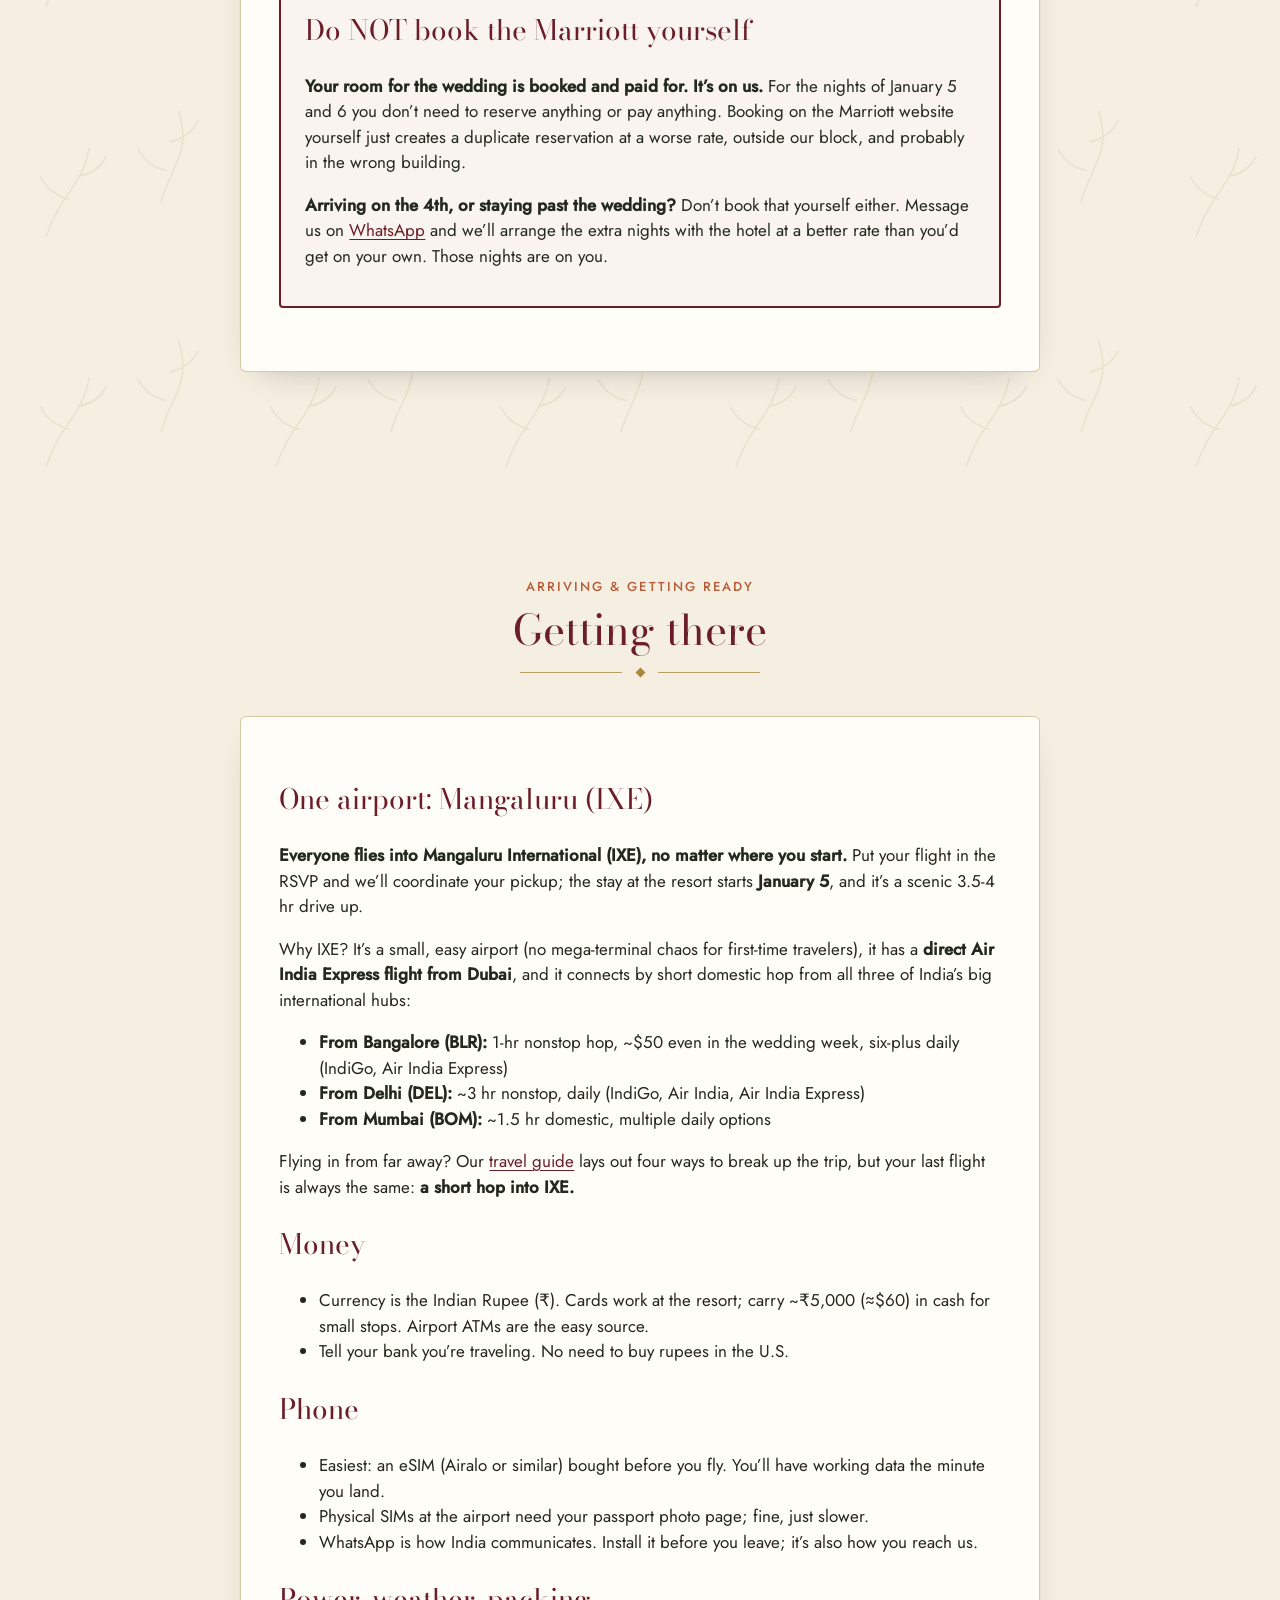
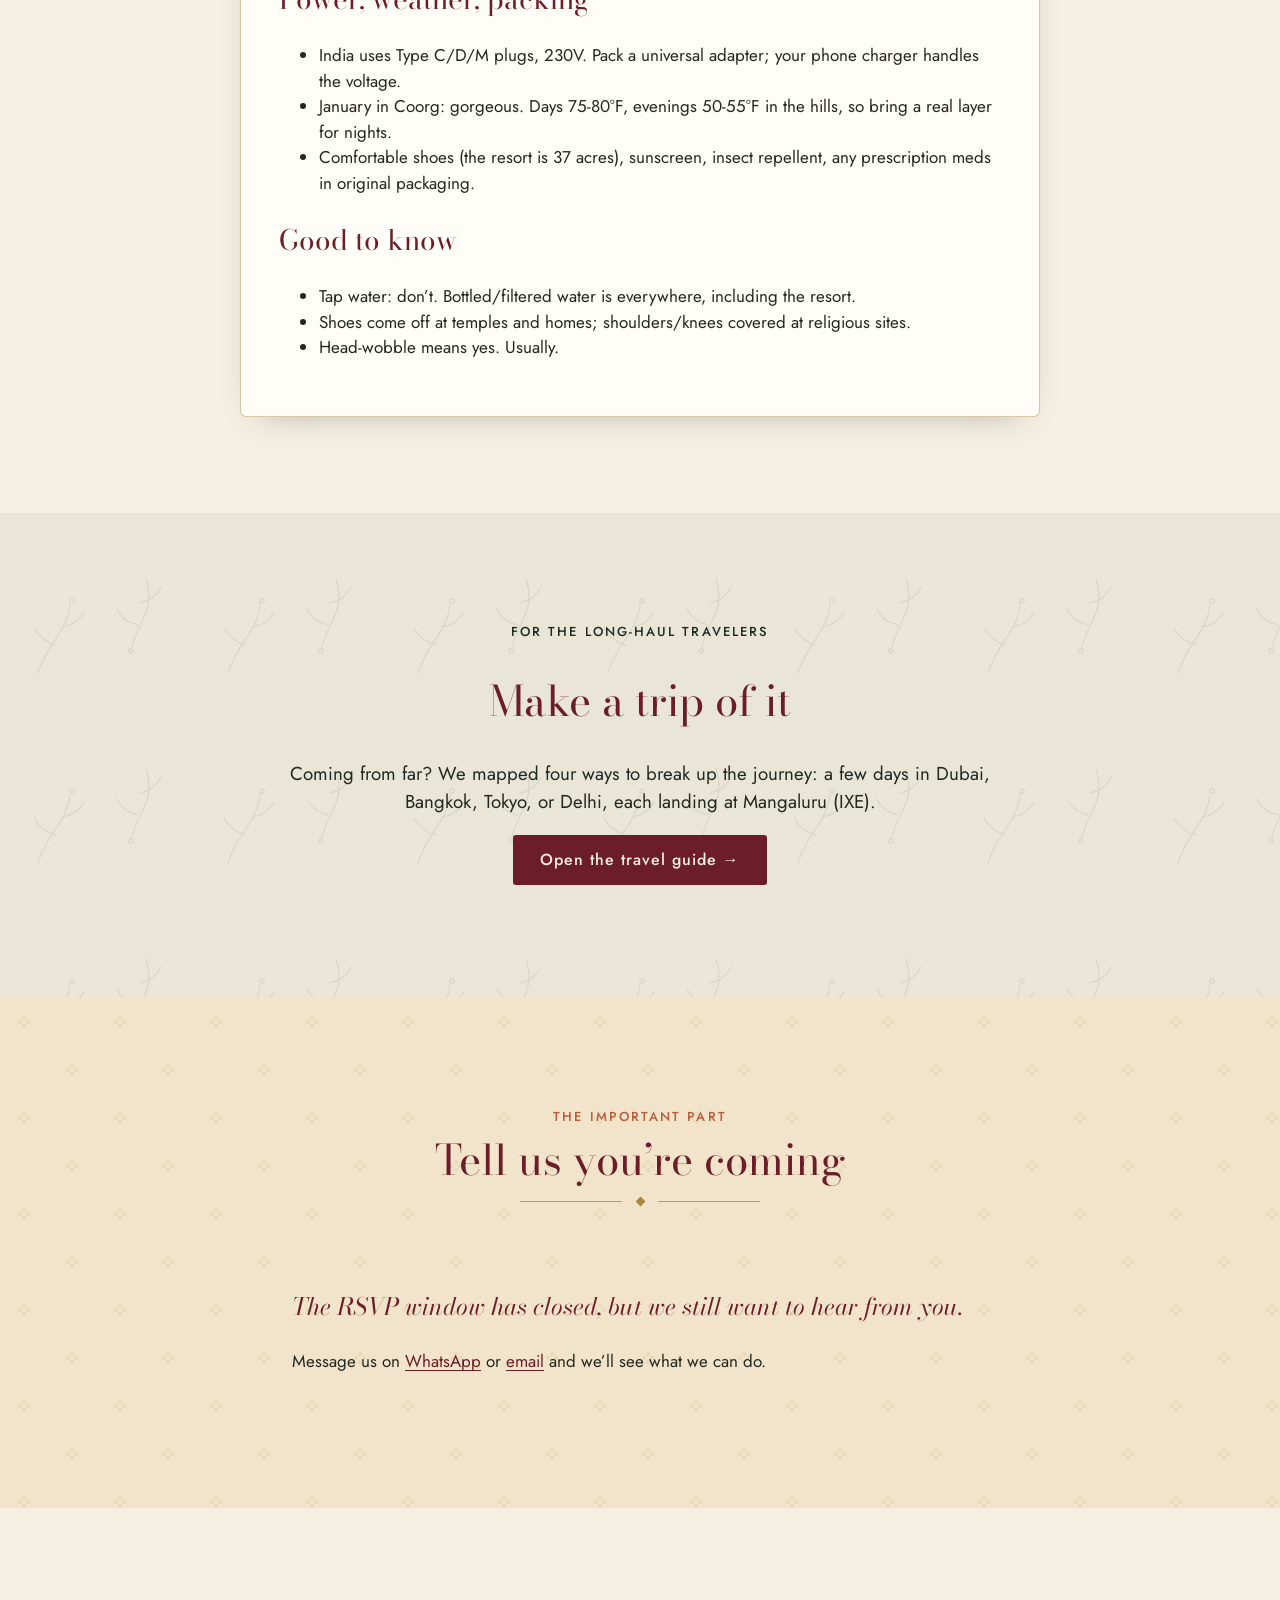
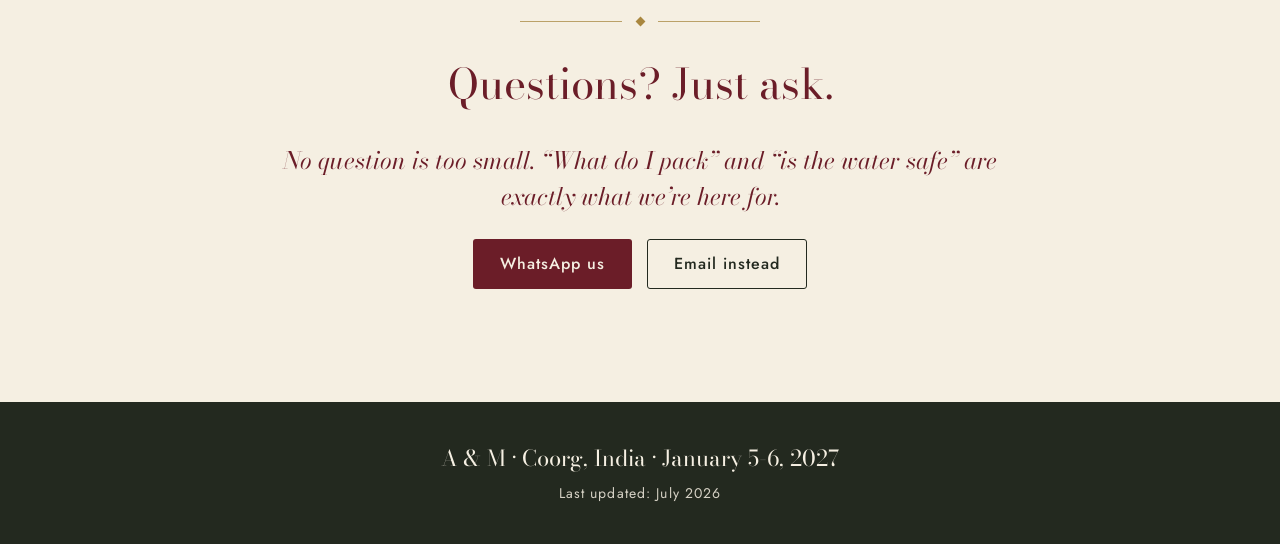
==== commit f65d78b2: "Plain hyphens for all ranges (3-4 hr, January 5-6, $1,050-1,450) - how humans actually type them" ====
--- a/site/index.html
+++ b/site/index.html
@@ -47,7 +47,7 @@
     <div class="hero__content">
       <p class="hero__names">ALEX &amp; MEGANA</p>
       <h1 class="hero__title">Two days in the Western Ghats</h1>
-      <p class="hero__date">JANUARY 5&ndash;6, 2027 &middot; COORG, INDIA</p>
+      <p class="hero__date">JANUARY 5-6, 2027 &middot; COORG, INDIA</p>
       <p class="hero__venue">Coorg Marriott Resort &amp; Spa &middot; Madikeri, Karnataka</p>
       <div class="hero__personas">
         <a class="btn btn--cherry" href="#rsvp">RSVP</a>
@@ -69,7 +69,7 @@
         <p>U.S. passport holders need an <strong>Indian e-Visa</strong>. It&rsquo;s a simple online form, but do it early.</p>
         <ul>
           <li>Apply ONLY at the official government site: <a href="https://indianvisaonline.gov.in" rel="noopener">indianvisaonline.gov.in</a>. Third-party &ldquo;visa services&rdquo; charge triple for the same thing.</li>
-          <li>Choose the 30-day e-Tourist visa (~US$25). Approval typically takes 3&ndash;7 days; you&rsquo;ll print the approval and show it on arrival.</li>
+          <li>Choose the 30-day e-Tourist visa (~US$25). Approval typically takes 3-7 days; you&rsquo;ll print the approval and show it on arrival.</li>
           <li><strong>Apply by early December.</strong> That leaves room for a photo re-upload or a slow week without touching your trip.</li>
           <li>Your passport must be valid <strong>6 months beyond arrival</strong> (through at least July 2027) with 2 blank pages. Check it today; renewals take 6-8 weeks.</li>
         </ul>
@@ -185,7 +185,7 @@
       </div>
       <div class="measure card" id="getting-there-content">
         <h3>One airport: Mangaluru (IXE)</h3>
-        <p><strong>Everyone flies into Mangaluru International (IXE), no matter where you start.</strong> Put your flight in the RSVP and we&rsquo;ll coordinate your pickup; the stay at the resort starts <strong>January 5</strong>, and it&rsquo;s a scenic 3.5&ndash;4 hr drive up.</p>
+        <p><strong>Everyone flies into Mangaluru International (IXE), no matter where you start.</strong> Put your flight in the RSVP and we&rsquo;ll coordinate your pickup; the stay at the resort starts <strong>January 5</strong>, and it&rsquo;s a scenic 3.5-4 hr drive up.</p>
         <p>Why IXE? It&rsquo;s a small, easy airport (no mega-terminal chaos for first-time travelers), it has a <strong>direct Air India Express flight from Dubai</strong>, and it connects by short domestic hop from all three of India&rsquo;s big international hubs:</p>
         <ul>
           <li><strong>From Bangalore (BLR):</strong> 1-hr nonstop hop, ~$50 even in the wedding week, six-plus daily (IndiGo, Air India Express)</li>
@@ -210,7 +210,7 @@
         <h3>Power, weather, packing</h3>
         <ul>
           <li>India uses Type C/D/M plugs, 230V. Pack a universal adapter; your phone charger handles the voltage.</li>
-          <li>January in Coorg: gorgeous. Days 75&ndash;80&deg;F, evenings 50&ndash;55&deg;F in the hills, so bring a real layer for nights.</li>
+          <li>January in Coorg: gorgeous. Days 75-80&deg;F, evenings 50-55&deg;F in the hills, so bring a real layer for nights.</li>
           <li>Comfortable shoes (the resort is 37 acres), sunscreen, insect repellent, any prescription meds in original packaging.</li>
         </ul>
 
@@ -356,7 +356,7 @@
   </main>
 
   <footer class="footer">
-    <p class="footer__mark">A &amp; M &middot; Coorg, India &middot; January 5&ndash;6, 2027</p>
+    <p class="footer__mark">A &amp; M &middot; Coorg, India &middot; January 5-6, 2027</p>
     <p class="footer__updated">Last updated: <span id="last-updated">July 2026</span></p>
   </footer>
 
--- a/site/style.css
+++ b/site/style.css
@@ -263,6 +263,10 @@
 .field label { display: block; font-weight: 500; margin-bottom: 4px; }
 .field legend { font-weight: 500; margin-bottom: 6px; }
 .radio { display: inline-flex; align-items: center; gap: 0.4rem; margin-right: 1.5rem; font-weight: 400; }
+fieldset.field { border: 0; padding: 0; margin: 0; min-width: 0; }
+.checks { display: flex; flex-wrap: wrap; gap: 0.45rem 0.25rem; }
+.checks .radio { margin-right: 1.1rem; white-space: nowrap; }
+.checks input[type="checkbox"] { width: auto; margin: 0; accent-color: var(--cherry); }
 .field input, .field select, .field textarea {
   width: 100%; padding: 12px; font: inherit; color: var(--peppercorn);
   background: #fff; border: 1px solid var(--peppercorn); border-radius: 3px;
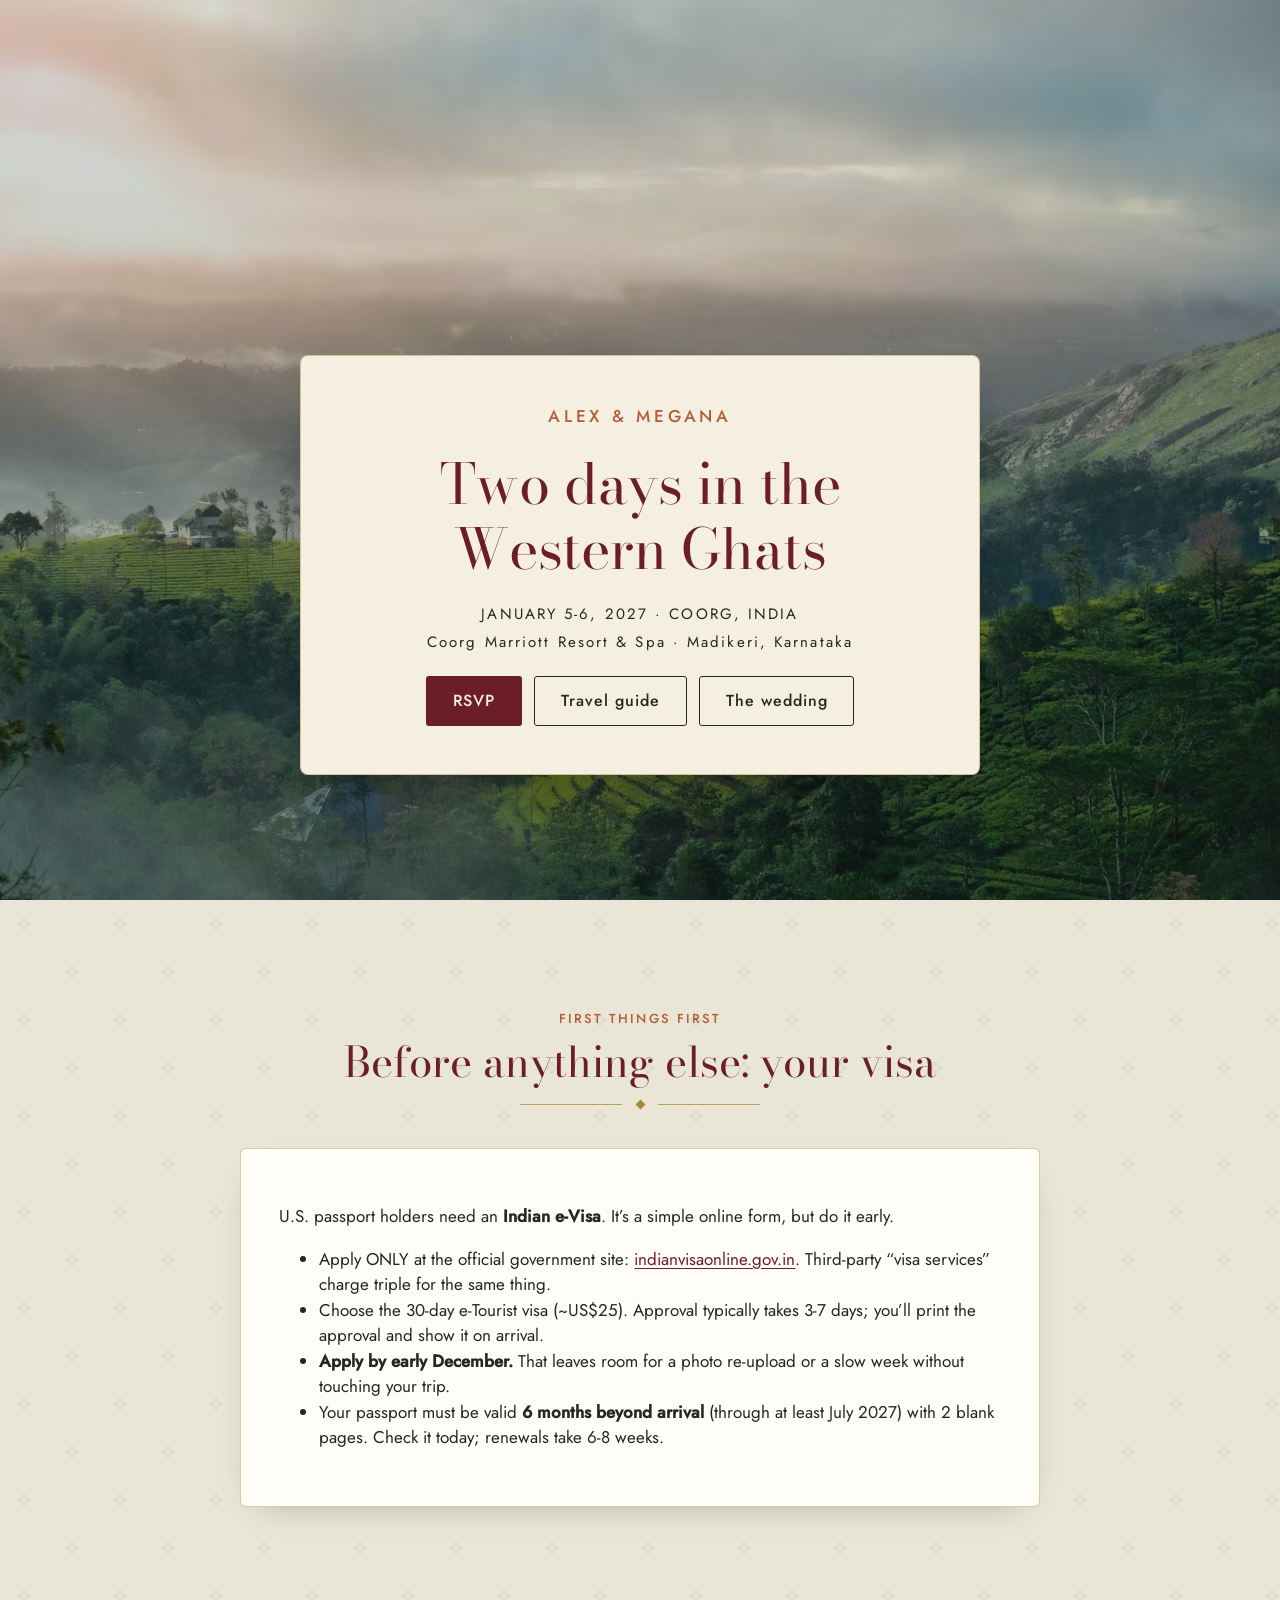
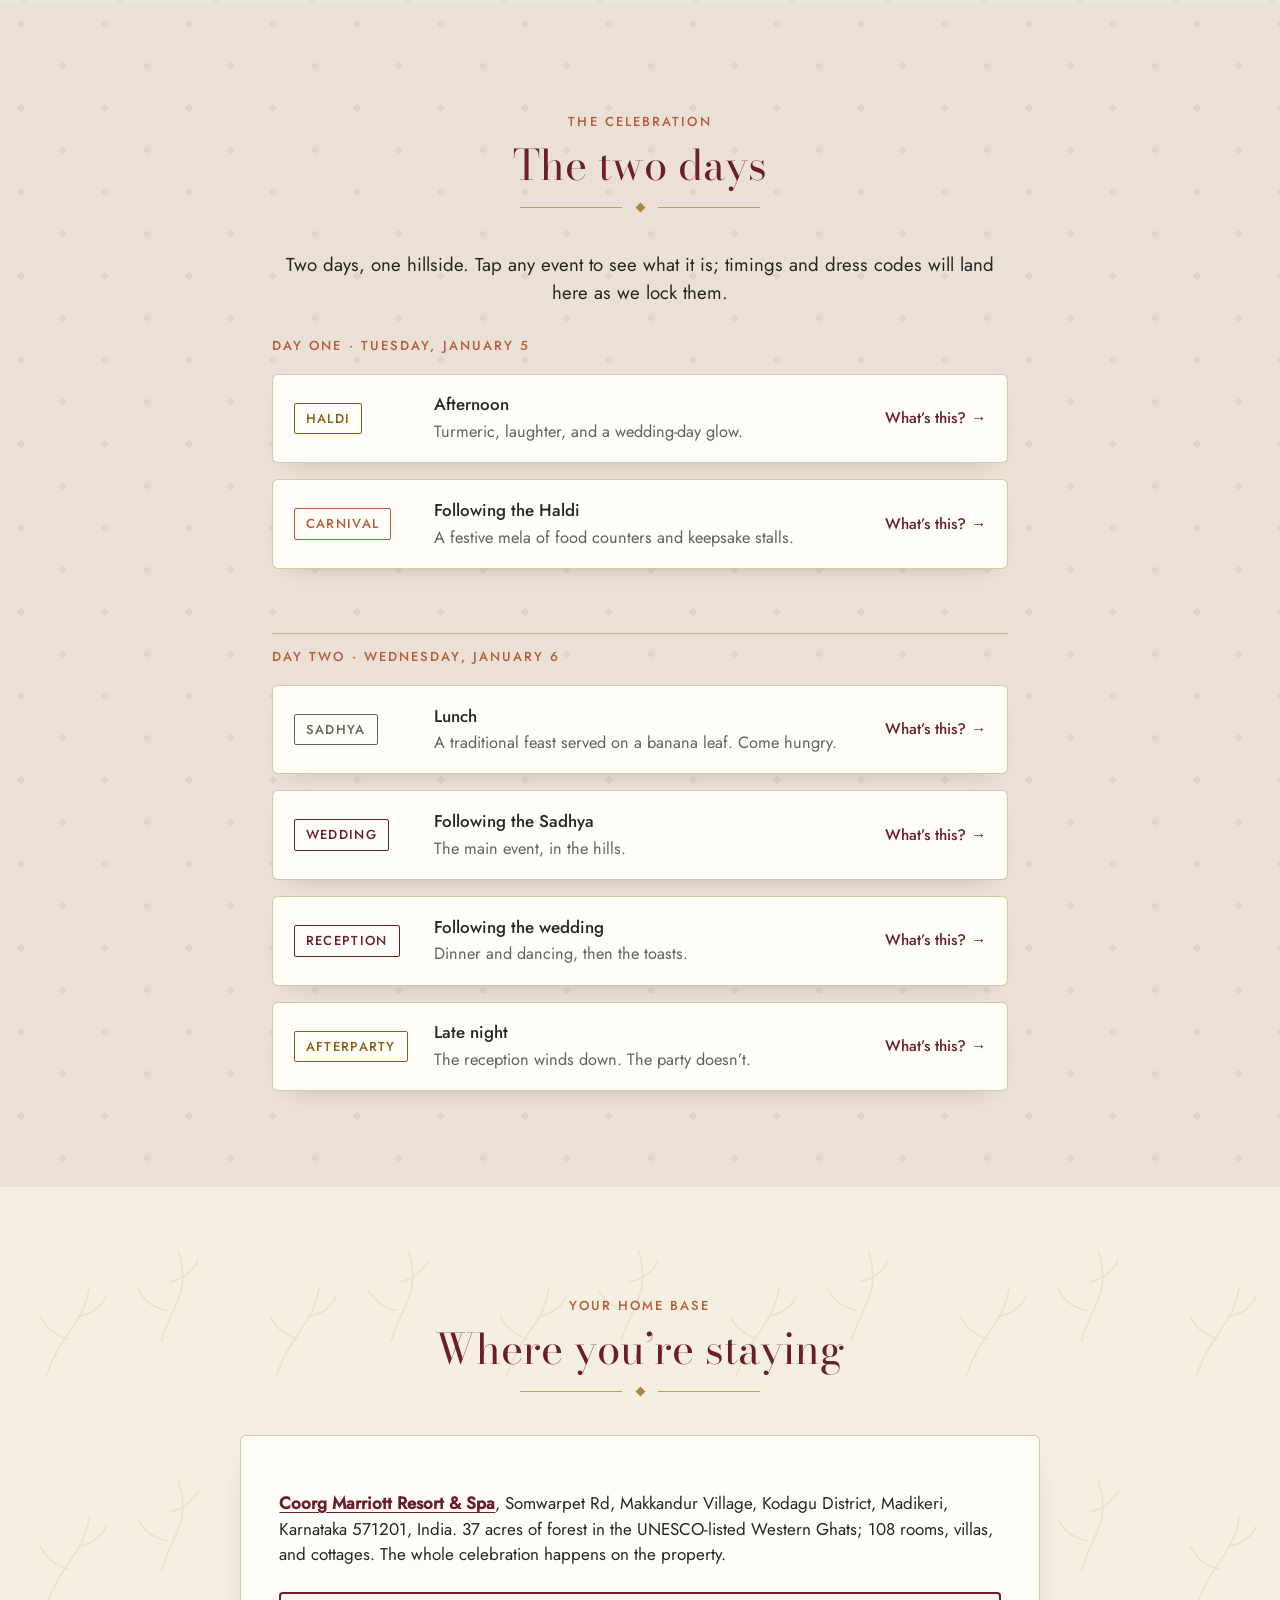
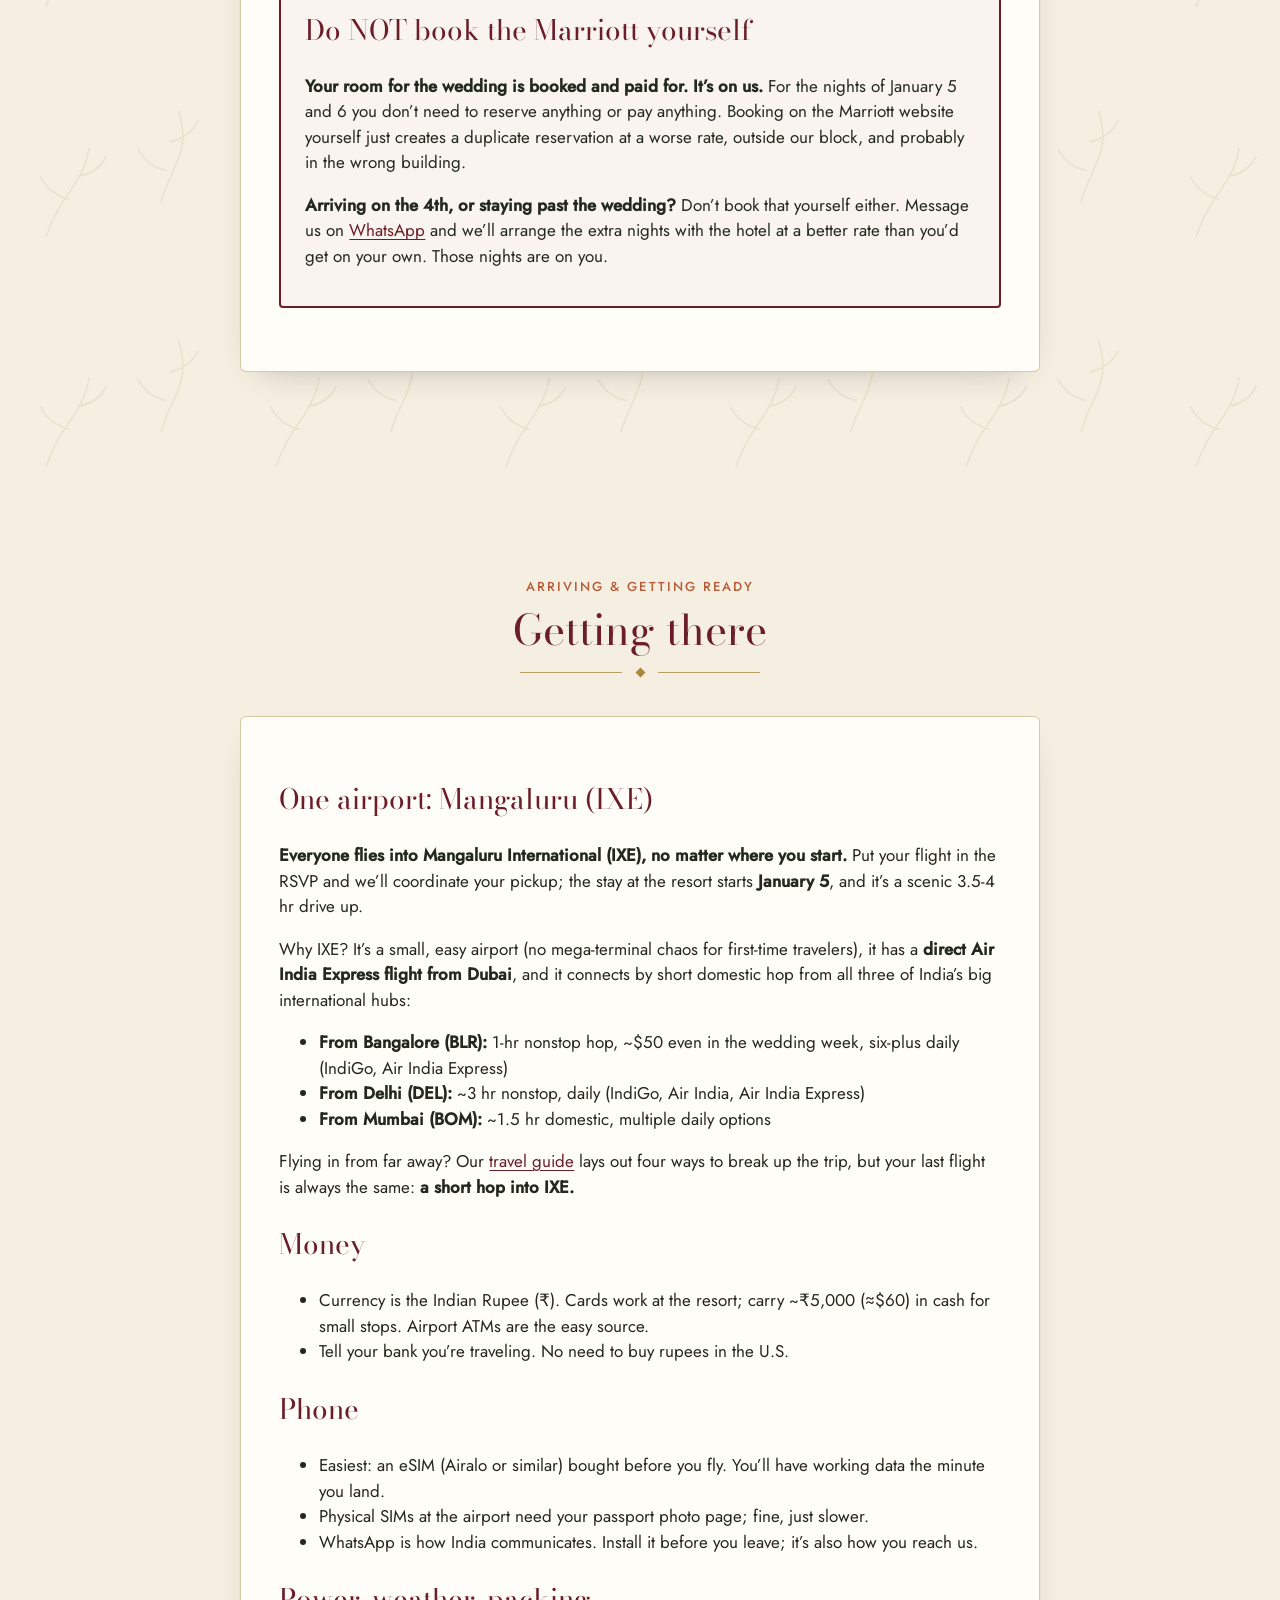
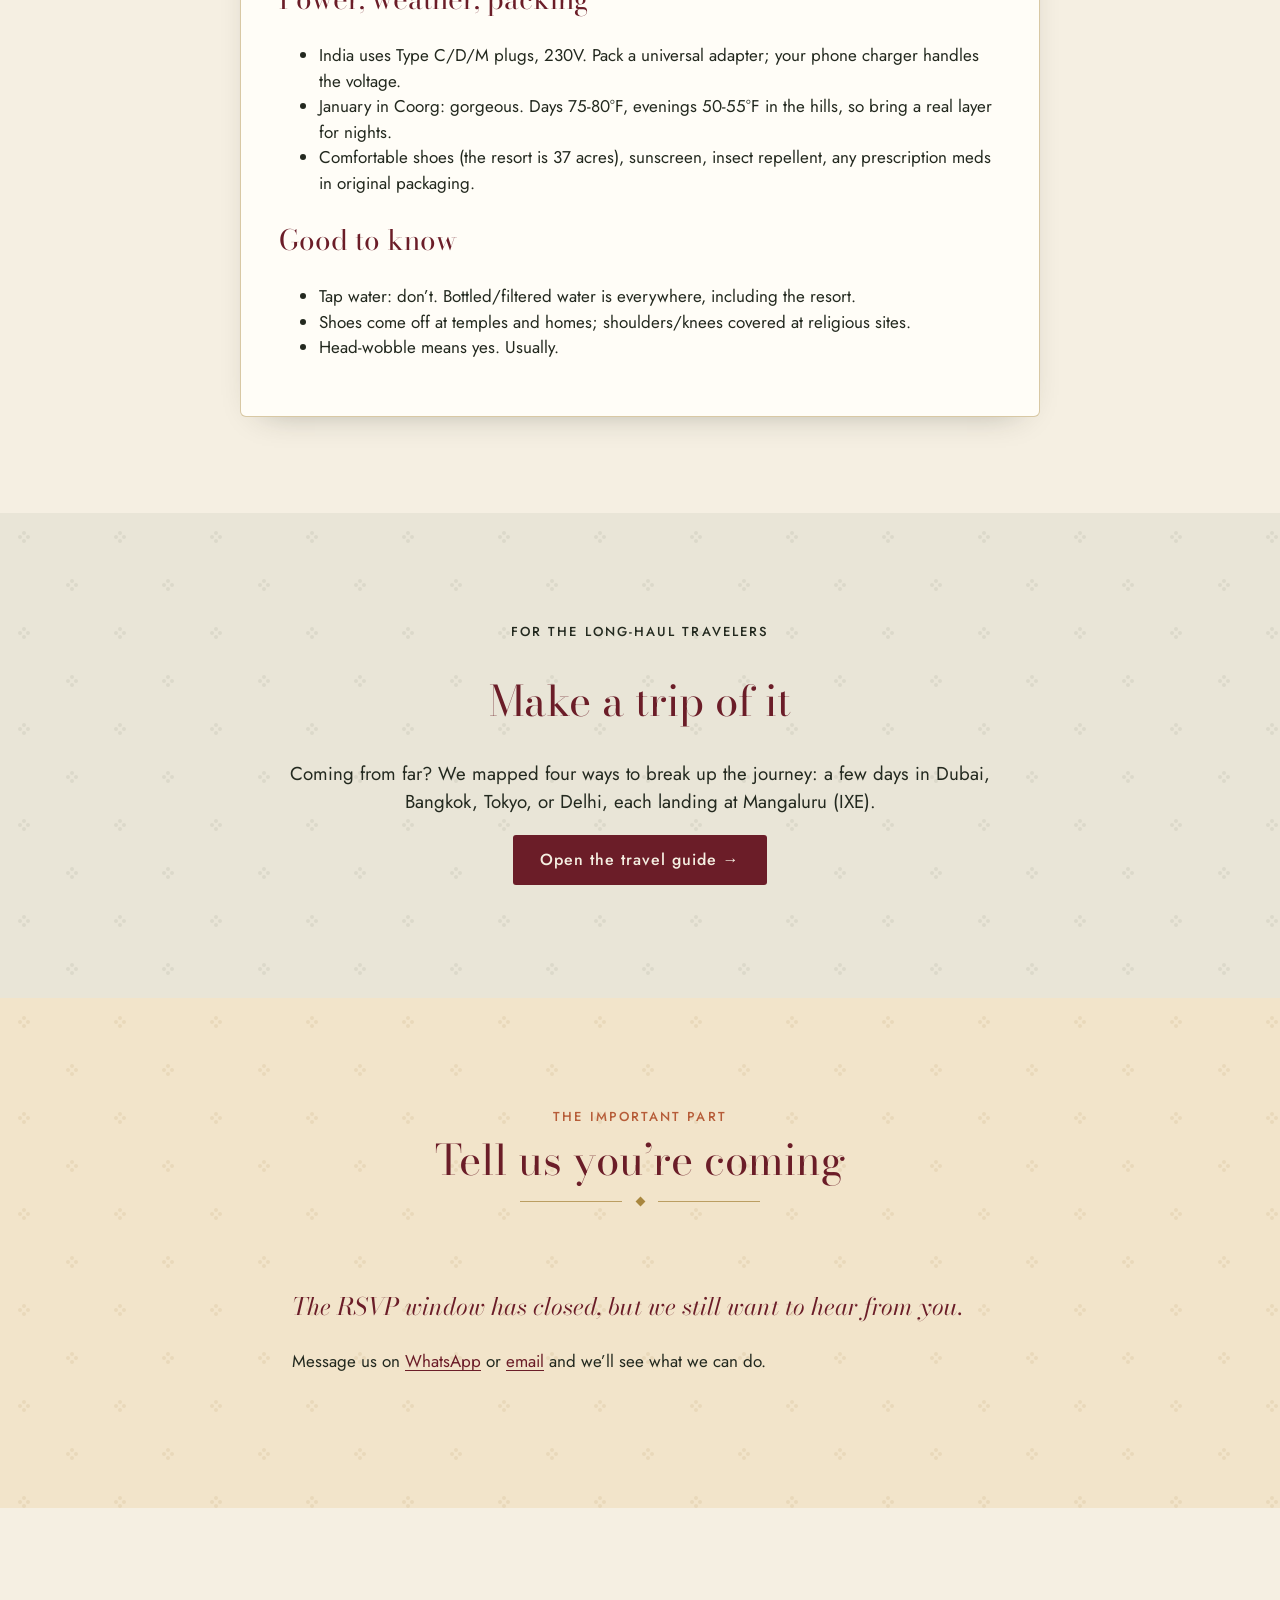
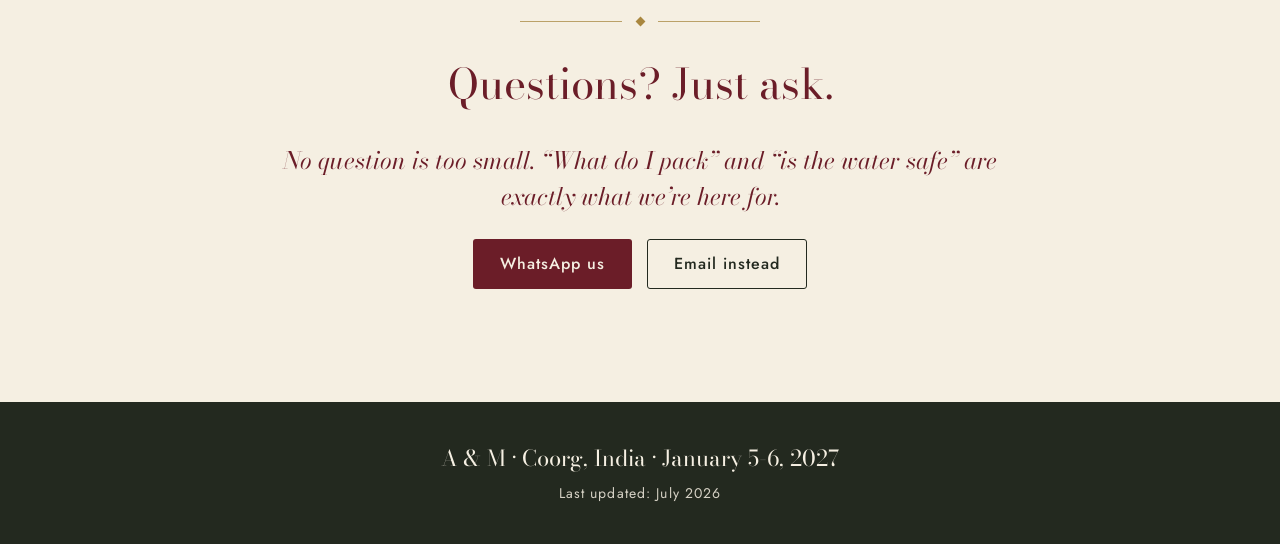
==== commit 220ea2e6: "Cache-bust CSS/JS with ?v=2 so style updates reach guests immediately (bump on every style/js change" ====
--- a/site/index.html
+++ b/site/index.html
@@ -20,7 +20,7 @@
   <link rel="preload" href="fonts/bodoni-moda-regular.woff2" as="font" type="font/woff2" crossorigin>
   <link rel="preload" href="fonts/jost-regular.woff2" as="font" type="font/woff2" crossorigin>
   <link rel="preload" href="images/hero.avif" as="image" type="image/avif">
-  <link rel="stylesheet" href="style.css">
+  <link rel="stylesheet" href="style.css?v=2">
 </head>
 <body>
 
@@ -402,6 +402,6 @@
        Details to follow.</p>
   </template>
 
-  <script src="app.js" defer></script>
+  <script src="app.js?v=2" defer></script>
 </body>
 </html>
--- a/site/style.css
+++ b/site/style.css
@@ -76,14 +76,14 @@
 .section__lede { font-size: 1.1em; }
 
 /* ---- Section washes: faint spice tints over Blossom (fallback = Blossom),
-       each with a whisper-quiet block-print texture in its own hue (7-13% opacity,
-       so text contrast is untouched). Lichen = berry sprigs, Cherry = ornament
-       diamonds, Marigold = petal-dot clusters. ---- */
+       each with a whisper-quiet block-print texture in its own hue (7-10% opacity,
+       so text contrast is untouched). Lichen + Marigold = petal-dot clusters,
+       Cherry = ornament diamonds. ---- */
 .section--tint-lichen {
   background-color: var(--blossom);
   background-color: color-mix(in srgb, var(--lichen) 16%, var(--blossom));
-  background-image: url("data:image/svg+xml,%3Csvg xmlns='http://www.w3.org/2000/svg' width='190' height='190' viewBox='0 0 190 190'%3E%3Cg fill='none' stroke='%235d6852' stroke-width='1.1' opacity='0.13' stroke-linecap='round'%3E%3Cpath d='M38 160 C48 128 66 122 70 92'/%3E%3Cpath d='M56 132 q-15 -4 -22 -17'/%3E%3Cpath d='M62 114 q15 -2 22 -15'/%3E%3Ccircle cx='72' cy='88' r='2.2'/%3E%3Cpath d='M146 66 C156 98 138 108 132 134'/%3E%3Cpath d='M140 90 q15 -3 21 -16'/%3E%3Cpath d='M138 112 q-15 -3 -21 -16'/%3E%3Ccircle cx='131' cy='138' r='2.2'/%3E%3C/g%3E%3C/svg%3E");
-  background-size: 190px 190px;
+  background-image: url("data:image/svg+xml,%3Csvg xmlns='http://www.w3.org/2000/svg' width='96' height='96' viewBox='0 0 96 96'%3E%3Cg fill='%235d6852' opacity='0.1'%3E%3Ccircle cx='24' cy='20' r='2'/%3E%3Ccircle cx='20' cy='24' r='2'/%3E%3Ccircle cx='28' cy='24' r='2'/%3E%3Ccircle cx='24' cy='28' r='2'/%3E%3Ccircle cx='72' cy='68' r='2'/%3E%3Ccircle cx='68' cy='72' r='2'/%3E%3Ccircle cx='76' cy='72' r='2'/%3E%3Ccircle cx='72' cy='76' r='2'/%3E%3C/g%3E%3C/svg%3E");
+  background-size: 96px 96px;
 }
 .section--tint-cherry {
   background-color: var(--blossom);
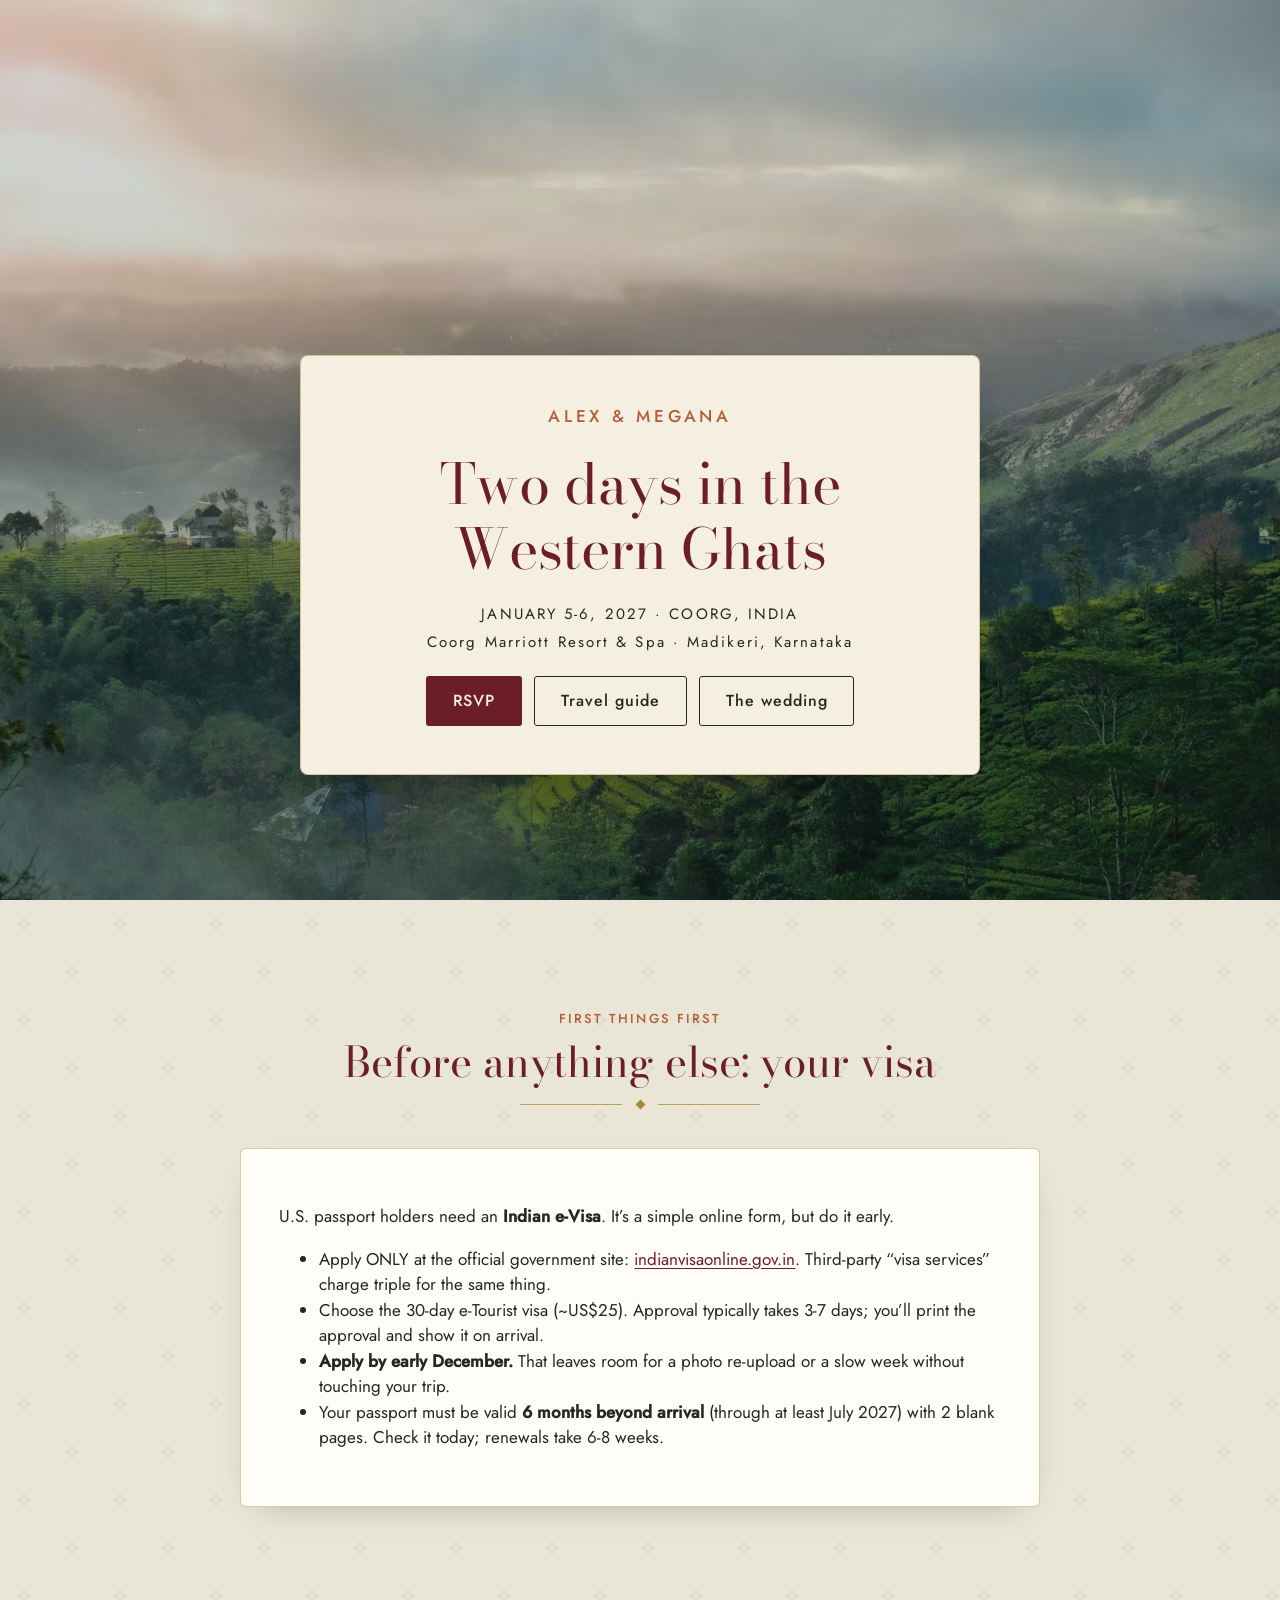
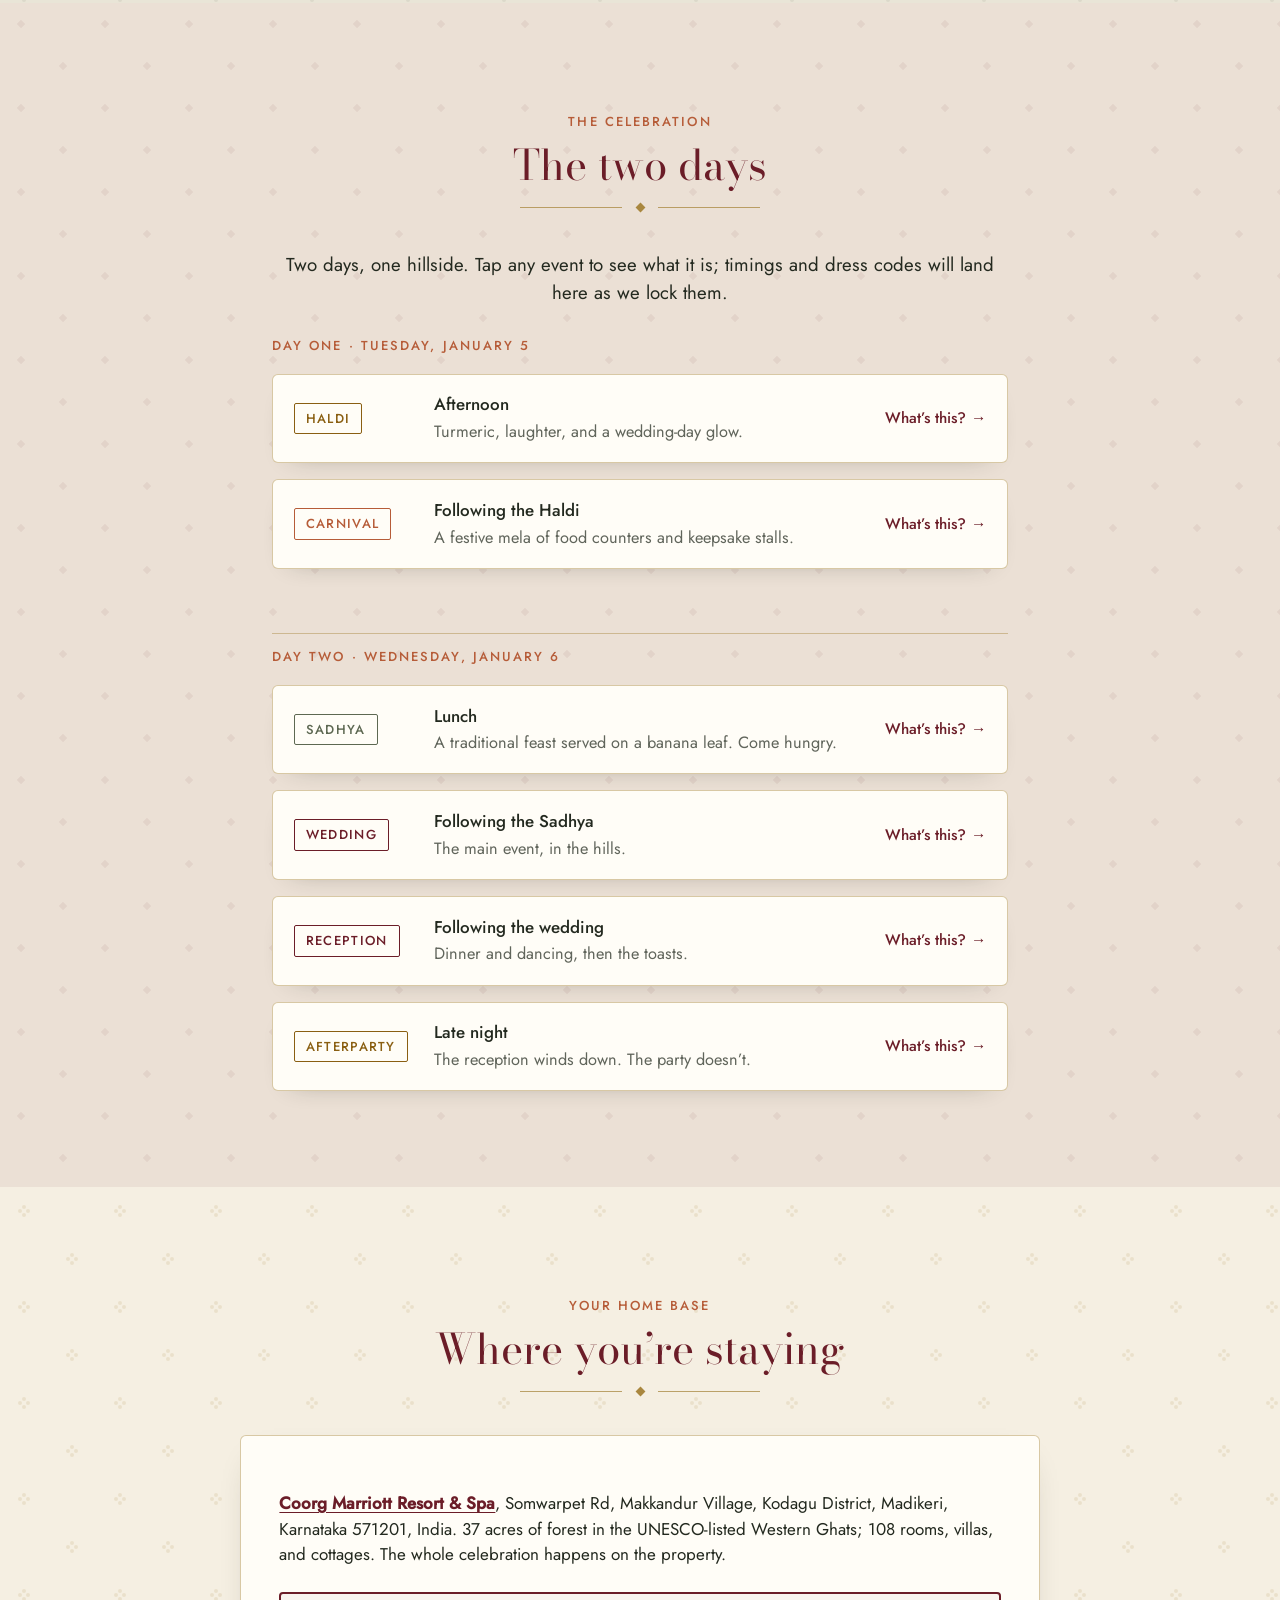
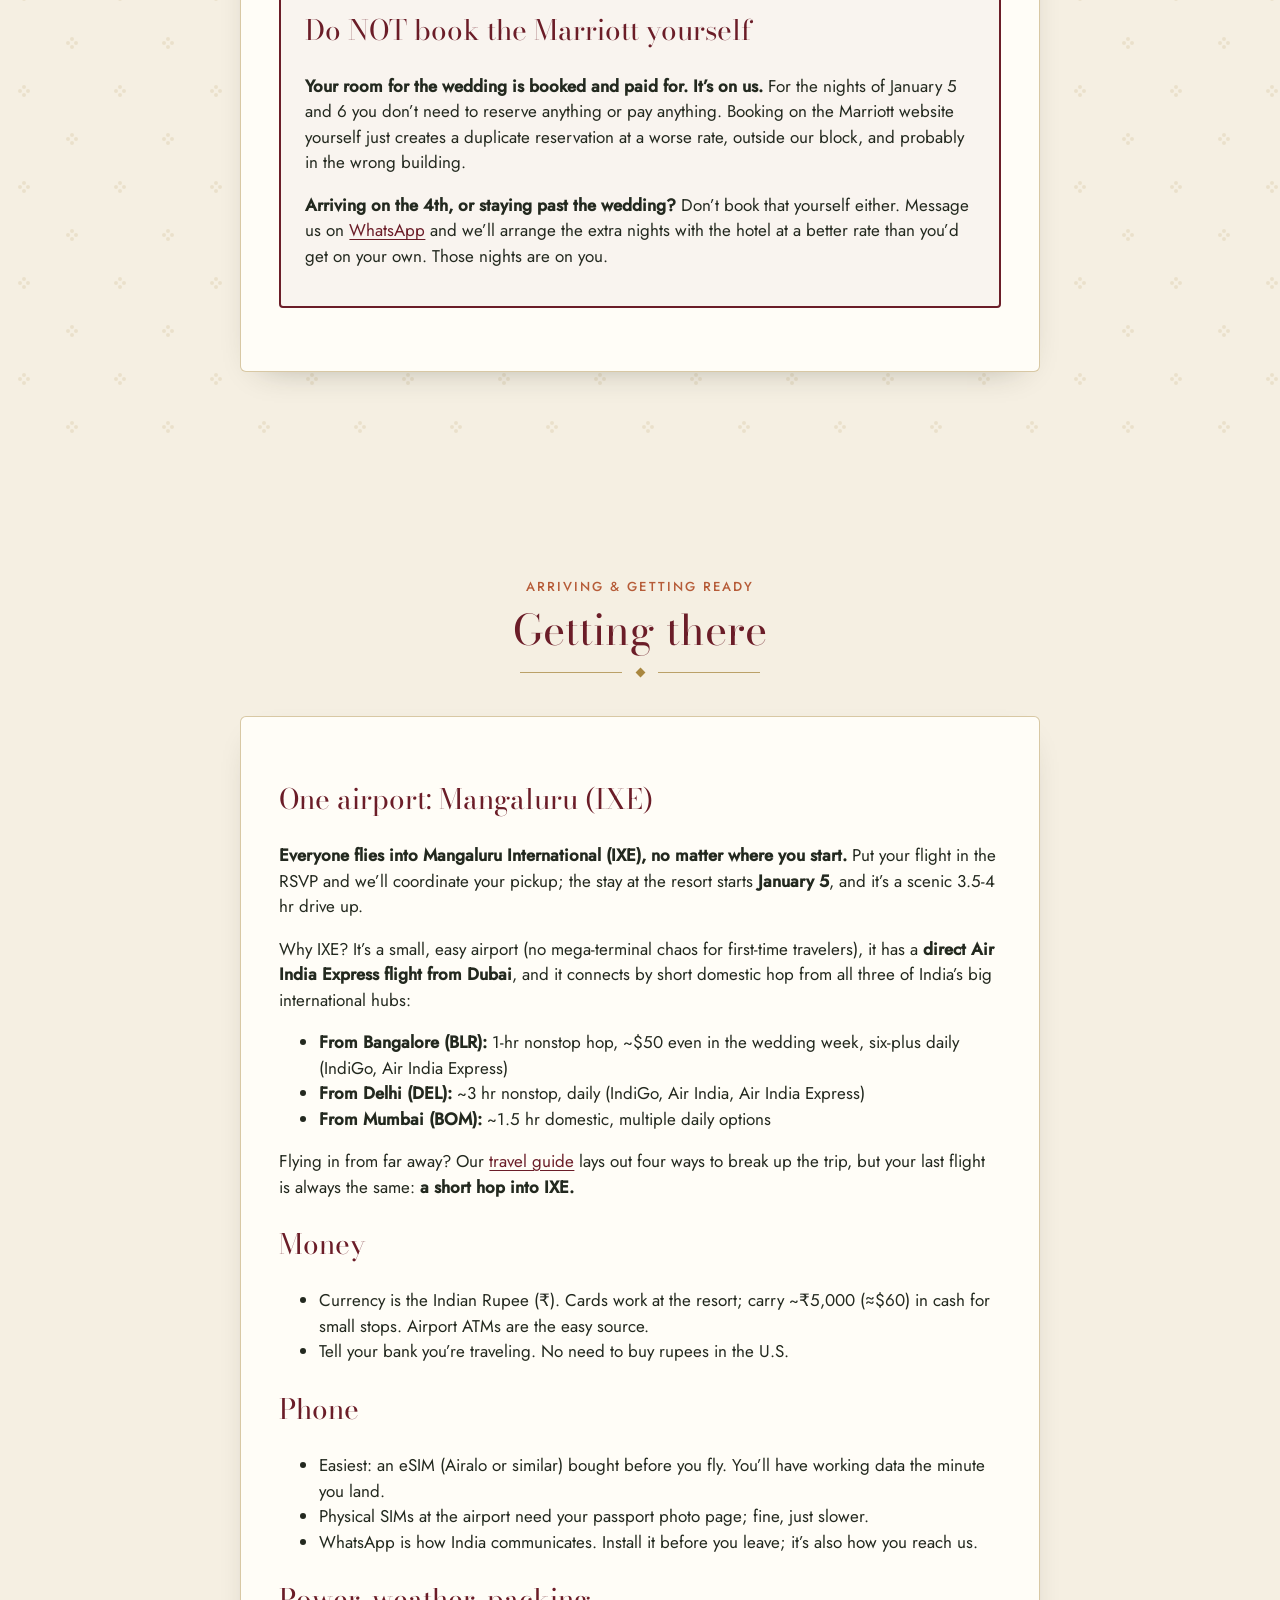
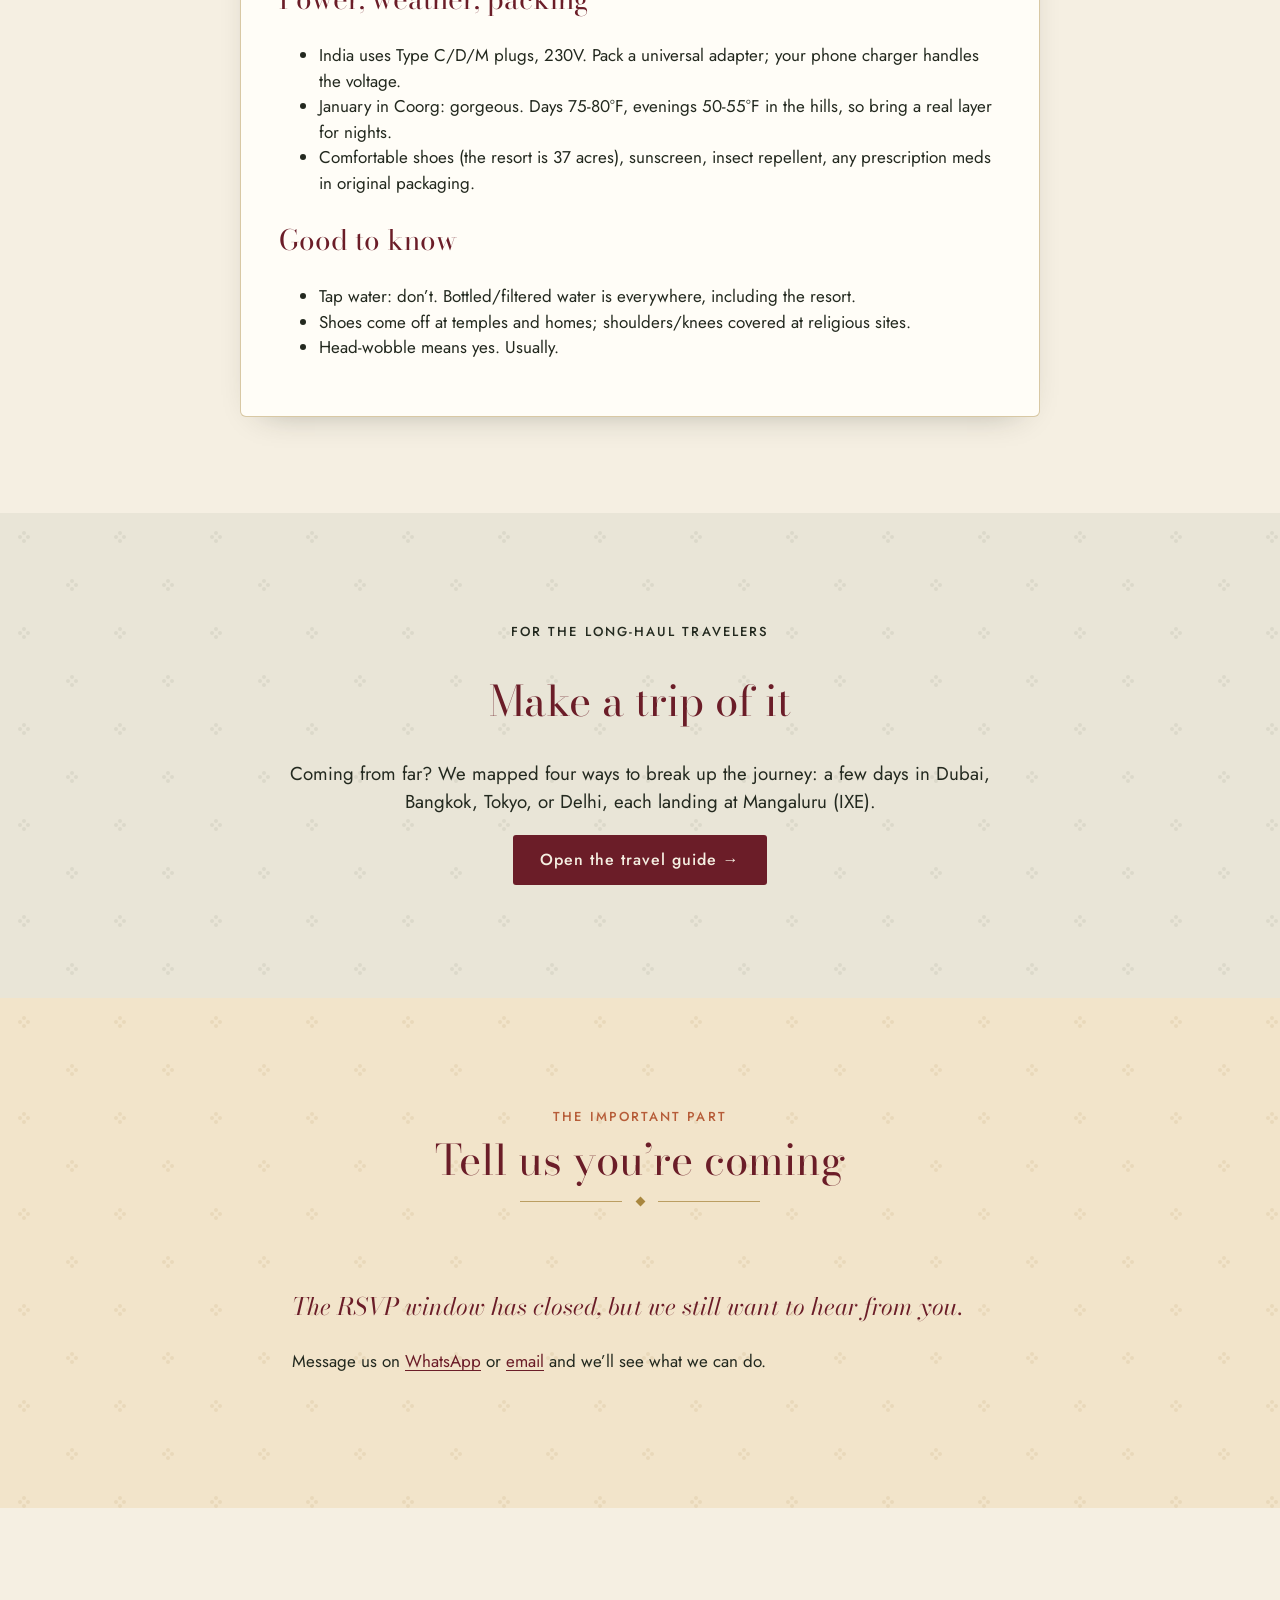
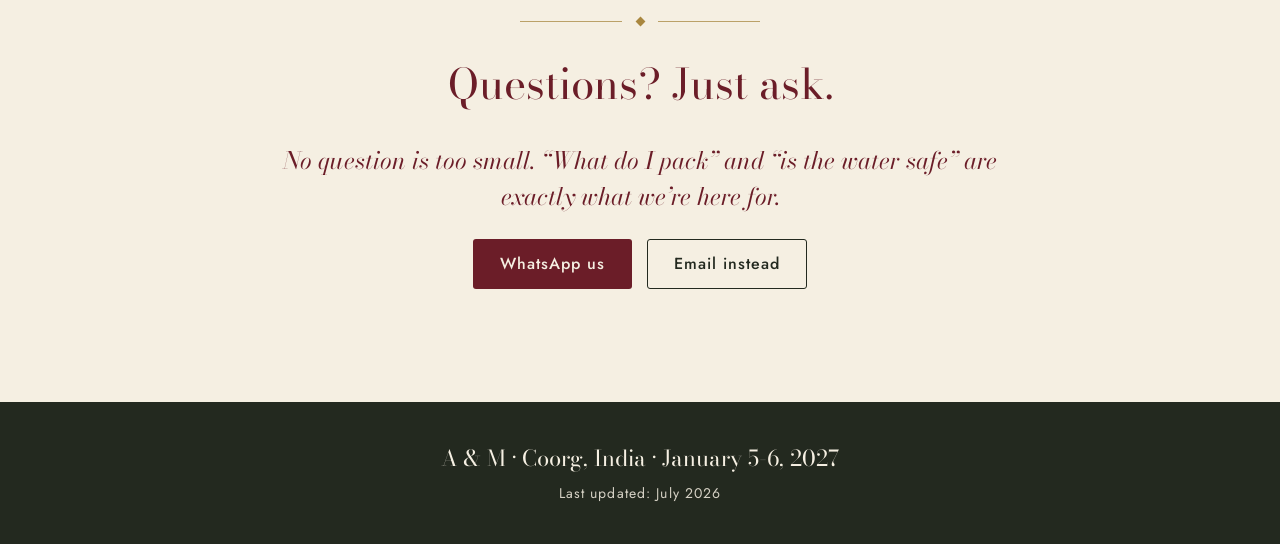
==== commit 9b9bdd7f: "Hotel section: replace the branch/leaf texture (reads as twigs) with brass petal dots; whole site no" ====
--- a/site/index.html
+++ b/site/index.html
@@ -20,7 +20,7 @@
   <link rel="preload" href="fonts/bodoni-moda-regular.woff2" as="font" type="font/woff2" crossorigin>
   <link rel="preload" href="fonts/jost-regular.woff2" as="font" type="font/woff2" crossorigin>
   <link rel="preload" href="images/hero.avif" as="image" type="image/avif">
-  <link rel="stylesheet" href="style.css?v=2">
+  <link rel="stylesheet" href="style.css?v=3">
 </head>
 <body>
 
@@ -402,6 +402,6 @@
        Details to follow.</p>
   </template>
 
-  <script src="app.js?v=2" defer></script>
+  <script src="app.js?v=3" defer></script>
 </body>
 </html>
--- a/site/style.css
+++ b/site/style.css
@@ -98,11 +98,11 @@
   background-size: 96px 96px;
 }
 
-/* ---- Subtle botanical paper texture (hotel section) ---- */
+/* ---- Hotel section: brass petal-dot clusters on cream (same motif family as the washes) ---- */
 .section--texture {
   background-color: var(--blossom);
-  background-image: url("data:image/svg+xml,%3Csvg xmlns='http://www.w3.org/2000/svg' width='160' height='160' viewBox='0 0 160 160'%3E%3Cg fill='none' stroke='%23A9873F' stroke-width='1.2' opacity='0.13'%3E%3Cpath d='M32 132 C42 102 58 96 62 70'/%3E%3Cpath d='M48 106 q-14 -4 -20 -16'/%3E%3Cpath d='M54 90 q14 -2 20 -14'/%3E%3Cpath d='M124 44 C134 74 118 84 112 108'/%3E%3Cpath d='M118 66 q14 -3 20 -15'/%3E%3Cpath d='M116 86 q-14 -3 -20 -15'/%3E%3C/g%3E%3C/svg%3E");
-  background-size: 230px 230px;
+  background-image: url("data:image/svg+xml,%3Csvg xmlns='http://www.w3.org/2000/svg' width='96' height='96' viewBox='0 0 96 96'%3E%3Cg fill='%23A9873F' opacity='0.14'%3E%3Ccircle cx='24' cy='20' r='2'/%3E%3Ccircle cx='20' cy='24' r='2'/%3E%3Ccircle cx='28' cy='24' r='2'/%3E%3Ccircle cx='24' cy='28' r='2'/%3E%3Ccircle cx='72' cy='68' r='2'/%3E%3Ccircle cx='68' cy='72' r='2'/%3E%3Ccircle cx='76' cy='72' r='2'/%3E%3Ccircle cx='72' cy='76' r='2'/%3E%3C/g%3E%3C/svg%3E");
+  background-size: 96px 96px;
 }
 
 /* ---- Section header: centered kicker + Bodoni title + brass ornament ---- */
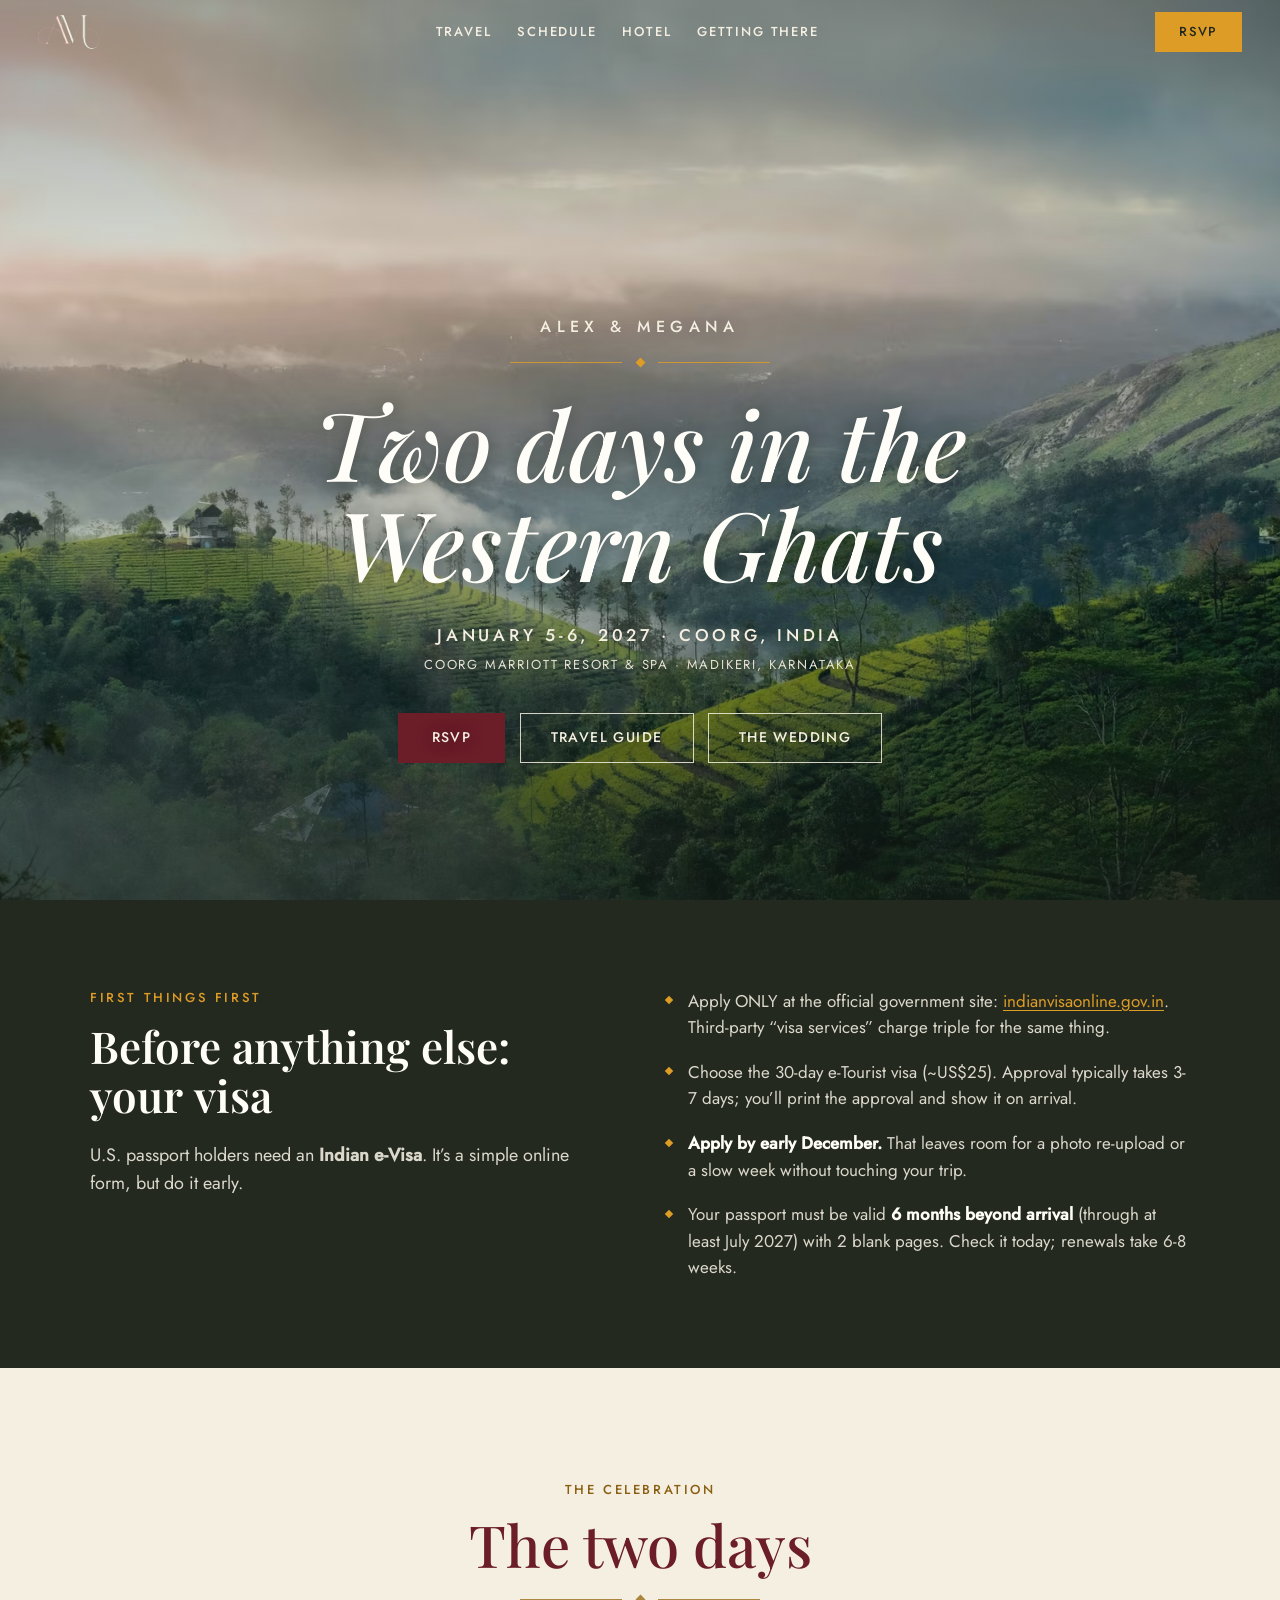
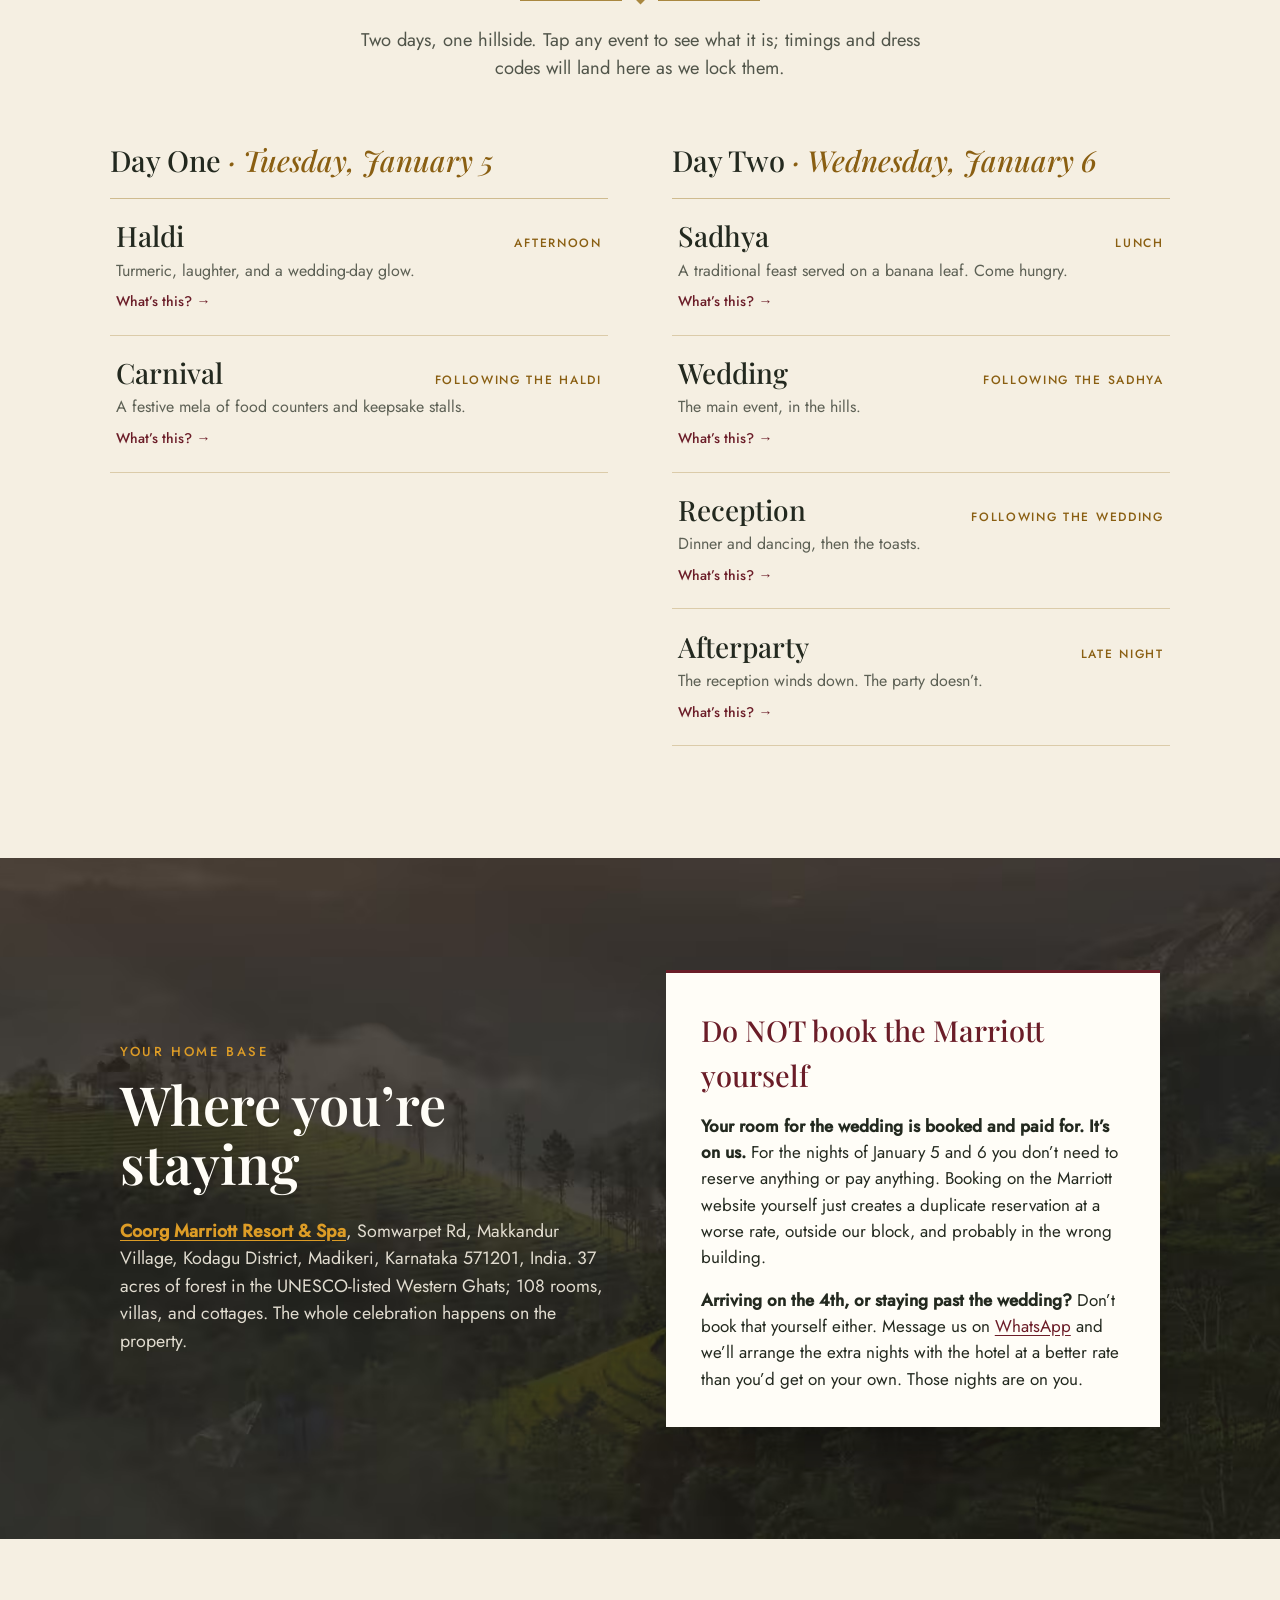
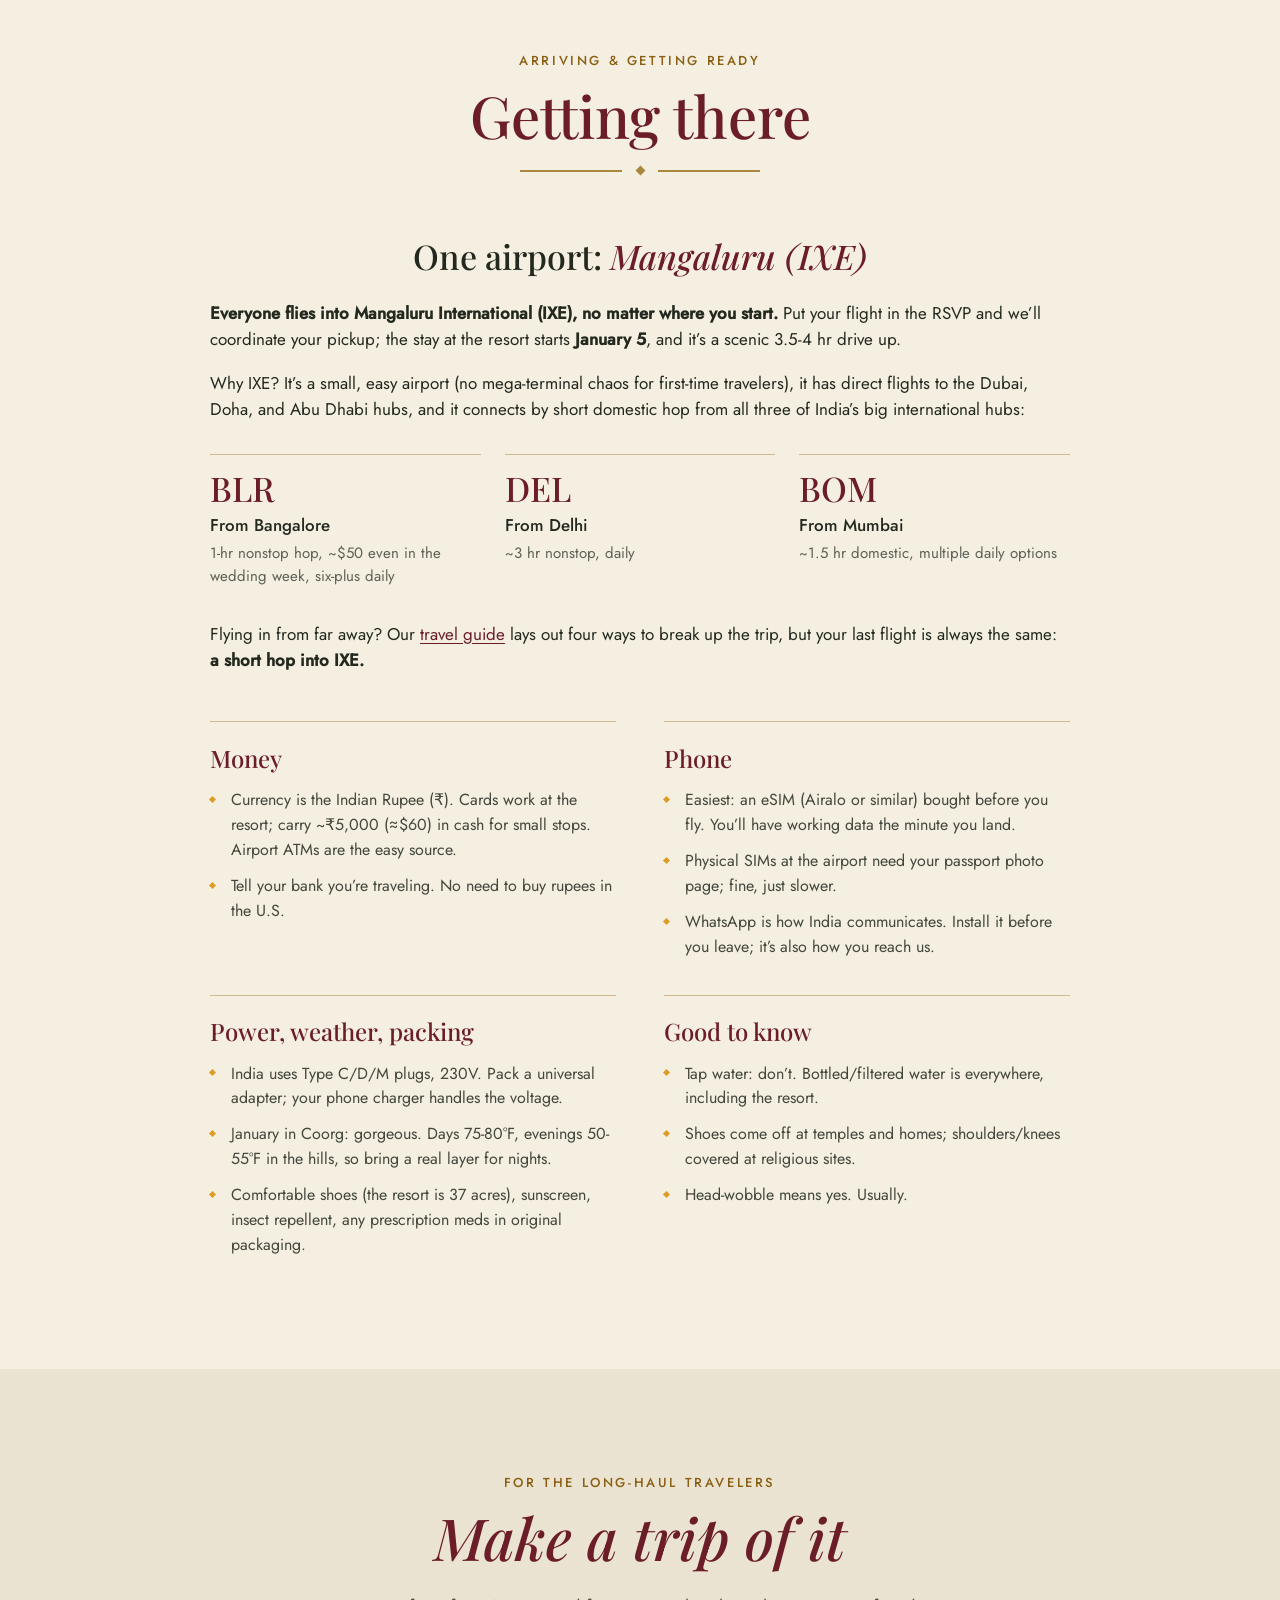
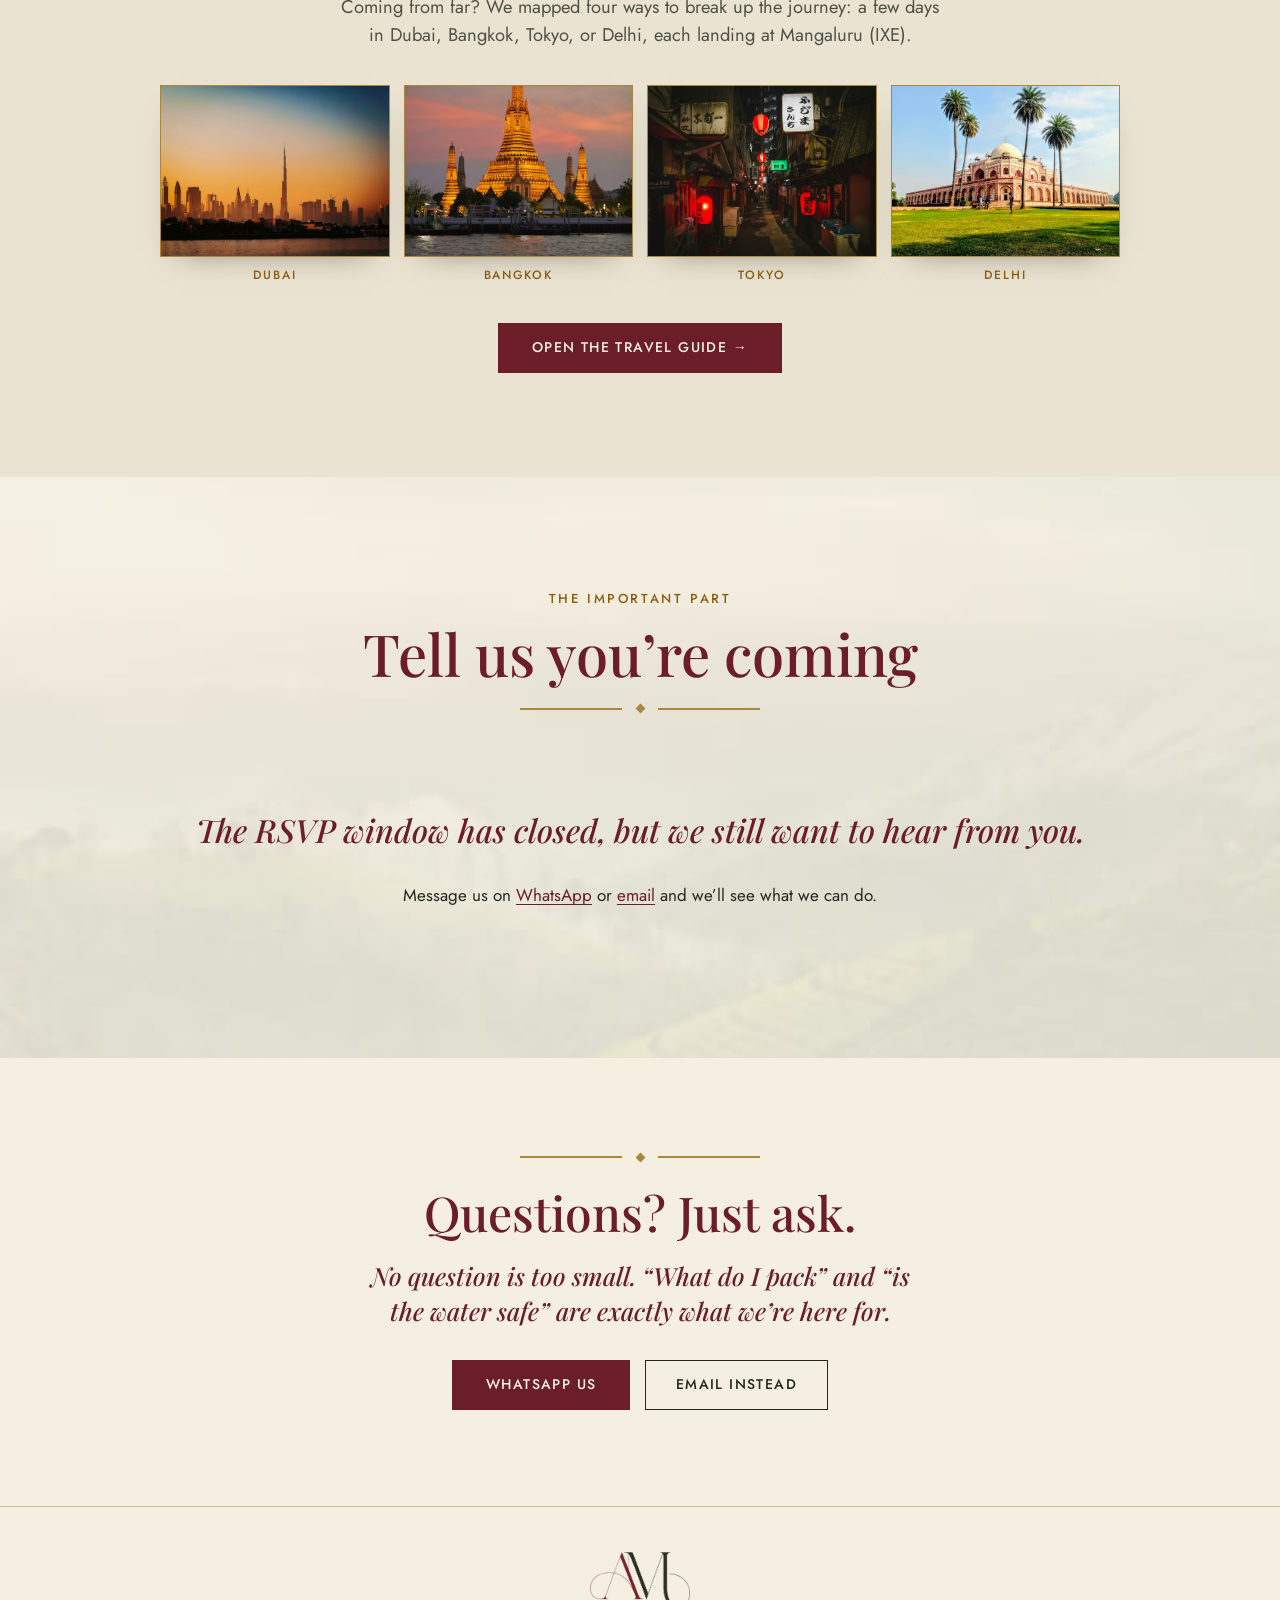
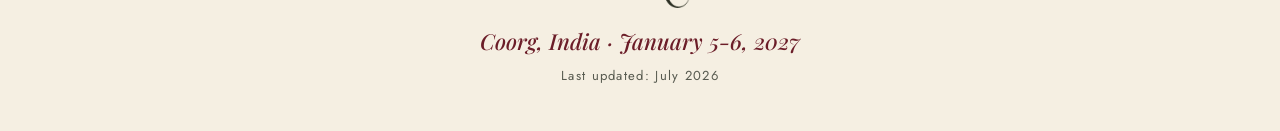
==== commit eeb30c27: "Full redesign per design handoff: Playfair Display (variable, replaces Bodoni per client call), mono" ====
--- a/site/index.html
+++ b/site/index.html
@@ -17,16 +17,21 @@
   <meta name="twitter:card" content="summary_large_image">
 
   <link rel="icon" href="favicon.svg" type="image/svg+xml">
-  <link rel="preload" href="fonts/bodoni-moda-regular.woff2" as="font" type="font/woff2" crossorigin>
+  <link rel="preload" href="fonts/playfair-display-italic.woff2" as="font" type="font/woff2" crossorigin>
+  <link rel="preload" href="fonts/playfair-display.woff2" as="font" type="font/woff2" crossorigin>
   <link rel="preload" href="fonts/jost-regular.woff2" as="font" type="font/woff2" crossorigin>
   <link rel="preload" href="images/hero.avif" as="image" type="image/avif">
-  <link rel="stylesheet" href="style.css?v=3">
+  <link rel="stylesheet" href="style.css?v=4">
 </head>
 <body>
 
-  <!-- Sticky nav: hidden over hero, appears on scroll (app.js toggles .nav--visible). -->
+  <!-- Fixed nav: transparent over the hero, solid after 60px of scroll (app.js
+       toggles .nav--scrolled). The monogram crossfades from blossom to two-ink. -->
   <nav class="nav" id="nav" aria-label="Site">
-    <a class="nav__mark" href="#top">A&amp;M</a>
+    <a class="nav__logo" href="#top">
+      <img class="logo-ink" src="images/logo.png" alt="A&amp;M, Alex &amp; Megana">
+      <img class="logo-blossom" src="images/logo-blossom.png" alt="" aria-hidden="true">
+    </a>
     <div class="nav__links">
       <a href="travel.html">Travel</a>
       <a href="#schedule">Schedule</a>
@@ -45,29 +50,29 @@
     </picture>
     <div class="hero__scrim"></div>
     <div class="hero__content">
-      <p class="hero__names">ALEX &amp; MEGANA</p>
-      <h1 class="hero__title">Two days in the Western Ghats</h1>
-      <p class="hero__date">JANUARY 5-6, 2027 &middot; COORG, INDIA</p>
+      <p class="hero__names">Alex &amp; Megana</p>
+      <div class="ornament" aria-hidden="true"><span class="ornament__mark"></span></div>
+      <h1 class="hero__title">Two days in the<br>Western Ghats</h1>
+      <p class="hero__date">January 5-6, 2027 &middot; Coorg, India</p>
       <p class="hero__venue">Coorg Marriott Resort &amp; Spa &middot; Madikeri, Karnataka</p>
-      <div class="hero__personas">
-        <a class="btn btn--cherry" href="#rsvp">RSVP</a>
-        <a class="btn btn--ghost" href="travel.html">Travel guide</a>
-        <a class="btn btn--ghost" href="#schedule">The wedding</a>
+      <div class="hero__actions">
+        <a class="btn" href="#rsvp">RSVP</a>
+        <a class="btn btn--outline-light" href="travel.html">Travel guide</a>
+        <a class="btn btn--outline-light" href="#schedule">The wedding</a>
       </div>
     </div>
   </header>
 
   <main>
-    <!-- ============ VISA / ESSENTIALS ============ -->
-    <section class="section section--tint-lichen" id="essentials">
-      <div class="section-head">
-        <p class="caps">First things first</p>
-        <h2 class="callout__title">Before anything else: your visa</h2>
-        <div class="ornament" aria-hidden="true"><span class="ornament__mark"></span></div>
-      </div>
-      <div class="measure card">
-        <p>U.S. passport holders need an <strong>Indian e-Visa</strong>. It&rsquo;s a simple online form, but do it early.</p>
-        <ul>
+    <!-- ============ VISA (dark band) ============ -->
+    <section class="band" id="essentials">
+      <div class="visa-grid">
+        <div>
+          <p class="kicker kicker--gold">First things first</p>
+          <h2>Before anything else: your&nbsp;visa</h2>
+          <p class="intro">U.S. passport holders need an <strong>Indian e-Visa</strong>. It&rsquo;s a simple online form, but do it early.</p>
+        </div>
+        <ul class="dlist dlist--dark">
           <li>Apply ONLY at the official government site: <a href="https://indianvisaonline.gov.in" rel="noopener">indianvisaonline.gov.in</a>. Third-party &ldquo;visa services&rdquo; charge triple for the same thing.</li>
           <li>Choose the 30-day e-Tourist visa (~US$25). Approval typically takes 3-7 days; you&rsquo;ll print the approval and show it on arrival.</li>
           <li><strong>Apply by early December.</strong> That leaves room for a photo re-upload or a slow week without touching your trip.</li>
@@ -76,92 +81,92 @@
       </div>
     </section>
 
-    <!-- ============ SCHEDULE (clickable events -> ceremony popups) ============ -->
-    <section class="section section--tint-cherry section--schedule" id="schedule">
+    <!-- ============ SCHEDULE ============ -->
+    <section class="section" id="schedule">
       <div class="section-head">
-        <p class="caps">The celebration</p>
+        <p class="kicker">The celebration</p>
         <h2>The two days</h2>
         <div class="ornament" aria-hidden="true"><span class="ornament__mark"></span></div>
-      </div>
-      <div class="measure">
-        <p class="section__lede center">Two days, one hillside. Tap any event to see what it is;
+        <p class="lede">Two days, one hillside. Tap any event to see what it is;
            timings and dress codes will land here as we lock them.</p>
-
-        <div class="timeline">
-          <h3 class="day-head caps">Day One &middot; Tuesday, January 5</h3>
+      </div>
+
+      <div class="days">
+        <div class="day">
+          <h3>Day One <em>&middot; Tuesday, January 5</em></h3>
 
           <button type="button" class="event" data-event="haldi" data-title="What&rsquo;s a Haldi?" data-when="Day One &middot; Tuesday, January 5 &middot; afternoon">
-            <span class="event__label event__label--marigold">Haldi</span>
-            <span class="event__body">
-              <span class="event__day">Afternoon</span>
-              <span class="event__teaser">Turmeric, laughter, and a wedding-day glow.</span>
-            </span>
+            <span class="event__top">
+              <span class="event__name">Haldi</span>
+              <span class="event__time">Afternoon</span>
+            </span>
+            <span class="event__teaser">Turmeric, laughter, and a wedding-day glow.</span>
             <span class="event__more">What&rsquo;s this? &rarr;</span>
           </button>
 
           <button type="button" class="event" data-event="carnival" data-title="The Carnival" data-when="Day One &middot; Tuesday, January 5">
-            <span class="event__label event__label--laterite">Carnival</span>
-            <span class="event__body">
-              <span class="event__day">Following the Haldi</span>
-              <span class="event__teaser">A festive mela of food counters and keepsake stalls.</span>
-            </span>
-            <span class="event__more">What&rsquo;s this? &rarr;</span>
-          </button>
-
-          <h3 class="day-head caps">Day Two &middot; Wednesday, January 6</h3>
+            <span class="event__top">
+              <span class="event__name">Carnival</span>
+              <span class="event__time">Following the Haldi</span>
+            </span>
+            <span class="event__teaser">A festive mela of food counters and keepsake stalls.</span>
+            <span class="event__more">What&rsquo;s this? &rarr;</span>
+          </button>
+        </div>
+
+        <div class="day">
+          <h3>Day Two <em>&middot; Wednesday, January 6</em></h3>
 
           <button type="button" class="event" data-event="sadhya" data-title="The Sadhya" data-when="Day Two &middot; Wednesday, January 6 &middot; lunch">
-            <span class="event__label event__label--lichen">Sadhya</span>
-            <span class="event__body">
-              <span class="event__day">Lunch</span>
-              <span class="event__teaser">A traditional feast served on a banana leaf. Come hungry.</span>
-            </span>
+            <span class="event__top">
+              <span class="event__name">Sadhya</span>
+              <span class="event__time">Lunch</span>
+            </span>
+            <span class="event__teaser">A traditional feast served on a banana leaf. Come hungry.</span>
             <span class="event__more">What&rsquo;s this? &rarr;</span>
           </button>
 
           <button type="button" class="event" data-event="wedding" data-title="The Wedding" data-when="Day Two &middot; Wednesday, January 6">
-            <span class="event__label event__label--cherry">Wedding</span>
-            <span class="event__body">
-              <span class="event__day">Following the Sadhya</span>
-              <span class="event__teaser">The main event, in the hills.</span>
-            </span>
+            <span class="event__top">
+              <span class="event__name">Wedding</span>
+              <span class="event__time">Following the Sadhya</span>
+            </span>
+            <span class="event__teaser">The main event, in the hills.</span>
             <span class="event__more">What&rsquo;s this? &rarr;</span>
           </button>
 
           <button type="button" class="event" data-event="reception" data-title="The Reception" data-when="Day Two &middot; Wednesday, January 6">
-            <span class="event__label event__label--cherry">Reception</span>
-            <span class="event__body">
-              <span class="event__day">Following the wedding</span>
-              <span class="event__teaser">Dinner and dancing, then the toasts.</span>
-            </span>
+            <span class="event__top">
+              <span class="event__name">Reception</span>
+              <span class="event__time">Following the wedding</span>
+            </span>
+            <span class="event__teaser">Dinner and dancing, then the toasts.</span>
             <span class="event__more">What&rsquo;s this? &rarr;</span>
           </button>
 
           <button type="button" class="event" data-event="afterparty" data-title="The Afterparty" data-when="Day Two &middot; Wednesday, January 6 &middot; late night">
-            <span class="event__label event__label--marigold">Afterparty</span>
-            <span class="event__body">
-              <span class="event__day">Late night</span>
-              <span class="event__teaser">The reception winds down. The party doesn&rsquo;t.</span>
-            </span>
-            <span class="event__more">What&rsquo;s this? &rarr;</span>
-          </button>
-        </div>
-      </div>
-    </section>
-
-    <!-- ============ HOTEL (cream + leaf texture) ============ -->
-    <section class="section section--texture" id="hotel">
-      <div class="section-head">
-        <p class="caps">Your home base</p>
-        <h2>Where you&rsquo;re staying</h2>
-        <div class="ornament" aria-hidden="true"><span class="ornament__mark"></span></div>
-      </div>
-      <div class="measure card">
-        <p><strong><a href="https://www.marriott.com/en-us/hotels/ixemc-coorg-marriott-resort-and-spa/overview/" target="_blank" rel="noopener">Coorg Marriott Resort &amp; Spa</a></strong>, Somwarpet Rd, Makkandur Village, Kodagu District,
-           Madikeri, Karnataka 571201, India. 37 acres of forest in the UNESCO-listed Western Ghats;
-           108 rooms, villas, and cottages. The whole celebration happens on the property.</p>
-
-        <div class="callout--stop" role="note">
+            <span class="event__top">
+              <span class="event__name">Afterparty</span>
+              <span class="event__time">Late night</span>
+            </span>
+            <span class="event__teaser">The reception winds down. The party doesn&rsquo;t.</span>
+            <span class="event__more">What&rsquo;s this? &rarr;</span>
+          </button>
+        </div>
+      </div>
+    </section>
+
+    <!-- ============ HOTEL (dark photo band) ============ -->
+    <section class="band band--hotel" id="hotel">
+      <div class="hotel-grid">
+        <div>
+          <p class="kicker kicker--gold">Your home base</p>
+          <h2>Where you&rsquo;re staying</h2>
+          <p class="about"><strong><a href="https://www.marriott.com/en-us/hotels/ixemc-coorg-marriott-resort-and-spa/overview/" target="_blank" rel="noopener">Coorg Marriott Resort &amp; Spa</a></strong>, Somwarpet Rd, Makkandur Village, Kodagu District,
+             Madikeri, Karnataka 571201, India. 37 acres of forest in the UNESCO-listed Western Ghats;
+             108 rooms, villas, and cottages. The whole celebration happens on the property.</p>
+        </div>
+        <div class="panel-stop" role="note">
           <h3>Do NOT book the Marriott yourself</h3>
           <p><strong>Your room for the wedding is booked and paid for. It&rsquo;s on us.</strong>
              For the nights of January 5 and 6 you don&rsquo;t need to reserve anything or pay anything.
@@ -172,82 +177,133 @@
              the extra nights with the hotel at a better rate than you&rsquo;d get on your own. Those
              nights are on you.</p>
         </div>
-
       </div>
     </section>
 
     <!-- ============ GETTING THERE ============ -->
     <section class="section" id="getting-there">
       <div class="section-head">
-        <p class="caps">Arriving &amp; getting ready</p>
+        <p class="kicker">Arriving &amp; getting ready</p>
         <h2>Getting there</h2>
         <div class="ornament" aria-hidden="true"><span class="ornament__mark"></span></div>
       </div>
-      <div class="measure card" id="getting-there-content">
-        <h3>One airport: Mangaluru (IXE)</h3>
+      <div class="gt-measure">
+        <h3>One airport: <em>Mangaluru (IXE)</em></h3>
         <p><strong>Everyone flies into Mangaluru International (IXE), no matter where you start.</strong> Put your flight in the RSVP and we&rsquo;ll coordinate your pickup; the stay at the resort starts <strong>January 5</strong>, and it&rsquo;s a scenic 3.5-4 hr drive up.</p>
-        <p>Why IXE? It&rsquo;s a small, easy airport (no mega-terminal chaos for first-time travelers), it has a <strong>direct Air India Express flight from Dubai</strong>, and it connects by short domestic hop from all three of India&rsquo;s big international hubs:</p>
-        <ul>
-          <li><strong>From Bangalore (BLR):</strong> 1-hr nonstop hop, ~$50 even in the wedding week, six-plus daily (IndiGo, Air India Express)</li>
-          <li><strong>From Delhi (DEL):</strong> ~3 hr nonstop, daily (IndiGo, Air India, Air India Express)</li>
-          <li><strong>From Mumbai (BOM):</strong> ~1.5 hr domestic, multiple daily options</li>
-        </ul>
-        <p>Flying in from far away? Our <a href="travel.html">travel guide</a> lays out four ways to break up the trip, but your last flight is always the same: <strong>a short hop into IXE.</strong></p>
-
-        <h3>Money</h3>
-        <ul>
-          <li>Currency is the Indian Rupee (&#8377;). Cards work at the resort; carry ~&#8377;5,000 (&asymp;$60) in cash for small stops. Airport ATMs are the easy source.</li>
-          <li>Tell your bank you&rsquo;re traveling. No need to buy rupees in the U.S.</li>
-        </ul>
-
-        <h3>Phone</h3>
-        <ul>
-          <li>Easiest: an eSIM (Airalo or similar) bought before you fly. You&rsquo;ll have working data the minute you land.</li>
-          <li>Physical SIMs at the airport need your passport photo page; fine, just slower.</li>
-          <li>WhatsApp is how India communicates. Install it before you leave; it&rsquo;s also how you reach us.</li>
-        </ul>
-
-        <h3>Power, weather, packing</h3>
-        <ul>
-          <li>India uses Type C/D/M plugs, 230V. Pack a universal adapter; your phone charger handles the voltage.</li>
-          <li>January in Coorg: gorgeous. Days 75-80&deg;F, evenings 50-55&deg;F in the hills, so bring a real layer for nights.</li>
-          <li>Comfortable shoes (the resort is 37 acres), sunscreen, insect repellent, any prescription meds in original packaging.</li>
-        </ul>
-
-        <h3>Good to know</h3>
-        <ul>
-          <li>Tap water: don&rsquo;t. Bottled/filtered water is everywhere, including the resort.</li>
-          <li>Shoes come off at temples and homes; shoulders/knees covered at religious sites.</li>
-          <li>Head-wobble means yes. Usually.</li>
-        </ul>
-      </div>
-    </section>
-
-    <!-- ============ TRAVEL TEASER (full guide lives on travel.html) ============ -->
-    <section class="section section--tint-lichen" id="travel-teaser">
-      <div class="measure center">
-        <p class="caps">For the long-haul travelers</p>
-        <h2>Make a trip of it</h2>
-        <p class="section__lede">Coming from far? We mapped four ways to break up the journey: a few days in
-           Dubai, Bangkok, Tokyo, or Delhi, each landing at Mangaluru (IXE).</p>
-        <p><a class="btn btn--cherry" href="travel.html">Open the travel guide &rarr;</a></p>
-      </div>
+        <p style="margin-bottom:2rem;">Why IXE? It&rsquo;s a small, easy airport (no mega-terminal chaos for first-time travelers), it has direct flights to the Dubai, Doha, and Abu Dhabi hubs, and it connects by short domestic hop from all three of India&rsquo;s big international hubs:</p>
+
+        <div class="hubs">
+          <div class="hub">
+            <div class="hub__code">BLR</div>
+            <div class="hub__name">From Bangalore</div>
+            <div class="hub__desc">1-hr nonstop hop, ~$50 even in the wedding week, six-plus daily</div>
+          </div>
+          <div class="hub">
+            <div class="hub__code">DEL</div>
+            <div class="hub__name">From Delhi</div>
+            <div class="hub__desc">~3 hr nonstop, daily</div>
+          </div>
+          <div class="hub">
+            <div class="hub__code">BOM</div>
+            <div class="hub__name">From Mumbai</div>
+            <div class="hub__desc">~1.5 hr domestic, multiple daily options</div>
+          </div>
+        </div>
+
+        <p style="margin-bottom:3rem;">Flying in from far away? Our <a href="travel.html">travel guide</a> lays out four ways to break up the trip, but your last flight is always the same: <strong>a short hop into IXE.</strong></p>
+
+        <div class="info-grid">
+          <div class="igroup">
+            <h3>Money</h3>
+            <ul class="dlist dlist--tight">
+              <li>Currency is the Indian Rupee (&#8377;). Cards work at the resort; carry ~&#8377;5,000 (&asymp;$60) in cash for small stops. Airport ATMs are the easy source.</li>
+              <li>Tell your bank you&rsquo;re traveling. No need to buy rupees in the U.S.</li>
+            </ul>
+          </div>
+          <div class="igroup">
+            <h3>Phone</h3>
+            <ul class="dlist dlist--tight">
+              <li>Easiest: an eSIM (Airalo or similar) bought before you fly. You&rsquo;ll have working data the minute you land.</li>
+              <li>Physical SIMs at the airport need your passport photo page; fine, just slower.</li>
+              <li>WhatsApp is how India communicates. Install it before you leave; it&rsquo;s also how you reach us.</li>
+            </ul>
+          </div>
+          <div class="igroup">
+            <h3>Power, weather, packing</h3>
+            <ul class="dlist dlist--tight">
+              <li>India uses Type C/D/M plugs, 230V. Pack a universal adapter; your phone charger handles the voltage.</li>
+              <li>January in Coorg: gorgeous. Days 75-80&deg;F, evenings 50-55&deg;F in the hills, so bring a real layer for nights.</li>
+              <li>Comfortable shoes (the resort is 37 acres), sunscreen, insect repellent, any prescription meds in original packaging.</li>
+            </ul>
+          </div>
+          <div class="igroup">
+            <h3>Good to know</h3>
+            <ul class="dlist dlist--tight">
+              <li>Tap water: don&rsquo;t. Bottled/filtered water is everywhere, including the resort.</li>
+              <li>Shoes come off at temples and homes; shoulders/knees covered at religious sites.</li>
+              <li>Head-wobble means yes. Usually.</li>
+            </ul>
+          </div>
+        </div>
+      </div>
+    </section>
+
+    <!-- ============ TRAVEL TEASER ============ -->
+    <section class="teaser" id="travel-teaser">
+      <p class="kicker">For the long-haul travelers</p>
+      <h2>Make a trip of it</h2>
+      <p class="lede">Coming from far? We mapped four ways to break up the journey: a few days in
+         Dubai, Bangkok, Tokyo, or Delhi, each landing at Mangaluru (IXE).</p>
+      <div class="teaser-photos">
+        <a href="travel.html">
+          <picture>
+            <source srcset="images/route-dubai.avif" type="image/avif">
+            <source srcset="images/route-dubai.webp" type="image/webp">
+            <img src="images/route-dubai.jpg" alt="Dubai skyline at dusk" loading="lazy">
+          </picture>
+          <span>Dubai</span>
+        </a>
+        <a href="travel.html">
+          <picture>
+            <source srcset="images/route-bangkok.avif" type="image/avif">
+            <source srcset="images/route-bangkok.webp" type="image/webp">
+            <img src="images/route-bangkok.jpg" alt="Wat Arun temple, Bangkok" loading="lazy">
+          </picture>
+          <span>Bangkok</span>
+        </a>
+        <a href="travel.html">
+          <picture>
+            <source srcset="images/route-tokyo.avif" type="image/avif">
+            <source srcset="images/route-tokyo.webp" type="image/webp">
+            <img src="images/route-tokyo.jpg" alt="Lanterns in a Tokyo alley at night" loading="lazy">
+          </picture>
+          <span>Tokyo</span>
+        </a>
+        <a href="travel.html">
+          <picture>
+            <source srcset="images/route-delhi.avif" type="image/avif">
+            <source srcset="images/route-delhi.webp" type="image/webp">
+            <img src="images/route-delhi.jpg" alt="Humayun&rsquo;s Tomb, Delhi" loading="lazy">
+          </picture>
+          <span>Delhi</span>
+        </a>
+      </div>
+      <a class="btn" href="travel.html">Open the travel guide &rarr;</a>
     </section>
 
     <!-- ============ RSVP ============ -->
-    <section class="section section--tint-marigold section--rsvp" id="rsvp">
+    <section class="section section--rsvp" id="rsvp">
       <div class="section-head">
-        <p class="caps">The important part</p>
+        <p class="kicker">The important part</p>
         <h2>Tell us you&rsquo;re coming</h2>
         <div class="ornament" aria-hidden="true"><span class="ornament__mark"></span></div>
+        <p class="rsvp__deadline">Please RSVP by <strong>September 1</strong> if you can.
+           <strong>October 1, 11:59pm Pacific</strong> is the hard cutoff for the caterer and the pickup plan.</p>
       </div>
 
       <!-- #rsvp-live is everything BEFORE success; app.js hides it so the confirmation takes over -->
-      <div class="measure" id="rsvp-live">
-        <p class="rsvp__deadline center">Please RSVP by <strong>September 1</strong> if you can.
-           <strong>October 1, 11:59pm Pacific</strong> is the hard cutoff for the caterer and the pickup plan.</p>
-
-        <div class="card card--form">
+      <div id="rsvp-live">
+        <div class="card--form">
           <form id="rsvp-form" class="form-grid" novalidate>
             <!-- Honeypot: humans never see it; bots fill it; server fakes success and stores nothing -->
             <div class="hp" aria-hidden="true">
@@ -272,91 +328,91 @@
 
             <!-- Everything below shows only when attending=yes (app.js toggles [hidden] + disabled) -->
             <div id="yes-fields" hidden>
-              <div class="field">
-                <label for="f-party-size">How many in your party (including you)?</label>
-                <input type="number" id="f-party-size" name="party_size" min="1" max="10" value="1" required disabled>
-              </div>
-
-              <!-- app.js renders one block per person: name + dietary (dropdown + fill) + allergies (dropdown + fill).
-                   Those inputs have NO name attribute; app.js composes them into the three hidden fields below. -->
-              <div id="party-people"></div>
-              <input type="hidden" name="party_names" id="f-party-names" disabled>
-              <input type="hidden" name="dietary_restrictions" id="f-dietary" disabled>
-              <input type="hidden" name="allergies" id="f-allergies" disabled>
-
-              <div class="field">
-                <label for="f-airport">Flying into Mangaluru (IXE)? <span class="field__hint">(That&rsquo;s the plan for everyone.)</span></label>
-                <select id="f-airport" name="arrival_airport" required disabled>
-                  <option value="IXE" selected>Yes, Mangaluru (IXE)</option>
-                  <option value="OTHER">I need to land somewhere else (will WhatsApp you)</option>
-                  <option value="NOT_SURE">Not sure yet (will update you)</option>
-                </select>
-              </div>
-              <div class="field">
-                <label for="f-arrival">Arrival date <span class="field__hint">(optional; send it later if you haven&rsquo;t booked)</span></label>
-                <input type="date" id="f-arrival" name="arrival_date" disabled min="2026-12-15" max="2027-01-06">
-              </div>
-              <div class="field">
-                <label for="f-flight">Flight number <span class="field__hint">(optional)</span></label>
-                <input type="text" id="f-flight" name="flight_number" maxlength="20" disabled placeholder="e.g. IX 384">
-              </div>
-              <div class="field">
-                <label for="f-departure">Departure date <span class="field__hint">(optional)</span></label>
-                <input type="date" id="f-departure" name="departure_date" disabled min="2027-01-06" max="2027-02-15">
+              <div class="form-grid">
+                <div class="field">
+                  <label for="f-party-size">How many in your party (including you)?</label>
+                  <input type="number" id="f-party-size" name="party_size" min="1" max="10" value="1" required disabled>
+                </div>
+
+                <!-- app.js renders one block per person: name + dietary (dropdown + fill) + allergies (checkboxes + fill).
+                     Those inputs have NO name attribute; app.js composes them into the three hidden fields below. -->
+                <div id="party-people" class="form-grid"></div>
+                <input type="hidden" name="party_names" id="f-party-names" disabled>
+                <input type="hidden" name="dietary_restrictions" id="f-dietary" disabled>
+                <input type="hidden" name="allergies" id="f-allergies" disabled>
+
+                <div class="field">
+                  <label for="f-airport">Flying into Mangaluru (IXE)? <span class="field__hint">(That&rsquo;s the plan for everyone.)</span></label>
+                  <select id="f-airport" name="arrival_airport" required disabled>
+                    <option value="IXE" selected>Yes, Mangaluru (IXE)</option>
+                    <option value="OTHER">I need to land somewhere else (will WhatsApp you)</option>
+                    <option value="NOT_SURE">Not sure yet (will update you)</option>
+                  </select>
+                </div>
+                <div class="field">
+                  <label for="f-arrival">Arrival date <span class="field__hint">(optional; send it later if you haven&rsquo;t booked)</span></label>
+                  <input type="date" id="f-arrival" name="arrival_date" disabled min="2026-12-15" max="2027-01-06">
+                </div>
+                <div class="field">
+                  <label for="f-flight">Flight number <span class="field__hint">(optional)</span></label>
+                  <input type="text" id="f-flight" name="flight_number" maxlength="20" disabled placeholder="e.g. IX 384">
+                </div>
+                <div class="field">
+                  <label for="f-departure">Departure date <span class="field__hint">(optional)</span></label>
+                  <input type="date" id="f-departure" name="departure_date" disabled min="2027-01-06" max="2027-02-15">
+                </div>
               </div>
             </div>
 
             <p id="form-error" class="rsvp-state rsvp-error" role="alert"></p>
-            <button type="submit" class="btn btn--cherry btn--block" id="submit-btn">Send our RSVP</button>
+            <button type="submit" class="btn btn--block" id="submit-btn">Send our RSVP</button>
           </form>
         </div>
 
-        <!-- Error state (warm, Lichen bg, Cherry retry) -->
-        <div id="rsvp-error" class="rsvp-state rsvp-error" role="alert">
+        <!-- Error state -->
+        <div id="rsvp-error" class="rsvp-state rsvp-error card--form" role="alert">
           <p><strong>That didn&rsquo;t go through.</strong> The mountain internet gremlins, probably. Nothing was lost.</p>
           <p id="rsvp-error-detail"></p>
-          <button type="button" class="btn btn--cherry" id="retry-btn">Try again</button>
+          <button type="button" class="btn" id="retry-btn">Try again</button>
           <p>Still stuck? <a href="https://wa.me/919912180920">WhatsApp us your RSVP</a> and we&rsquo;ll record it by hand.</p>
         </div>
 
-        <!-- After-deadline state (Bodoni italic + contact fallback; server keeps accepting) -->
-        <div id="rsvp-closed" class="rsvp-state">
+        <!-- After-deadline state (server keeps accepting) -->
+        <div id="rsvp-closed" class="rsvp-state" style="text-align:center;">
           <p class="rsvp-closed">The RSVP window has closed, but we still want to hear from you.</p>
           <p>Message us on <a href="https://wa.me/919912180920">WhatsApp</a> or
              <a href="mailto:awgrube@gmail.com">email</a> and we&rsquo;ll see what we can do.</p>
         </div>
       </div>
 
-      <!-- Success takes over the whole section (app.js hides #rsvp-live and shows this, centered & large) -->
+      <!-- Success takes over the section (app.js hides #rsvp-live and the section head) -->
       <div id="rsvp-success" class="rsvp-success" role="status">
         <div class="rsvp-success__inner">
-          <p class="caps">RSVP received</p>
+          <p class="kicker">RSVP received</p>
           <h2 class="rsvp-success__headline">We can&rsquo;t wait<br>to see you.</h2>
           <p class="rsvp-success__sub">Your RSVP is in. Watch WhatsApp as the date gets close.</p>
-          <p><a class="btn btn--cherry" href="wedding.ics" download>Add the wedding to your calendar</a></p>
+          <p><a class="btn" href="wedding.ics" download>Add the wedding to your calendar</a></p>
         </div>
       </div>
     </section>
 
     <!-- ============ CONTACT ============ -->
-    <section class="section section--contact" id="contact">
-      <div class="measure center" id="contact-content">
-        <div class="ornament" aria-hidden="true"><span class="ornament__mark"></span></div>
-        <h2>Questions? Just ask.</h2>
-        <p class="italic-note">No question is too small. &ldquo;What do I pack&rdquo; and
-           &ldquo;is the water safe&rdquo; are exactly what we&rsquo;re here for.</p>
-        <p>
-          <a class="btn btn--cherry" href="https://wa.me/919912180920?text=Hi!%20Question%20about%20the%20wedding%3A%20"
-             rel="noopener">WhatsApp us</a>
-          &nbsp;
-          <a class="btn btn--ghost" href="mailto:awgrube@gmail.com?subject=Coorg%20wedding%20question">Email instead</a>
-        </p>
+    <section class="section--contact" id="contact">
+      <div class="ornament" aria-hidden="true"><span class="ornament__mark"></span></div>
+      <h2>Questions? Just ask.</h2>
+      <p class="contact-note">No question is too small. &ldquo;What do I pack&rdquo; and
+         &ldquo;is the water safe&rdquo; are exactly what we&rsquo;re here for.</p>
+      <div class="btn-row">
+        <a class="btn" href="https://wa.me/919912180920?text=Hi!%20Question%20about%20the%20wedding%3A%20"
+           rel="noopener">WhatsApp us</a>
+        <a class="btn btn--outline-ink" href="mailto:awgrube@gmail.com?subject=Coorg%20wedding%20question">Email instead</a>
       </div>
     </section>
   </main>
 
   <footer class="footer">
-    <p class="footer__mark">A &amp; M &middot; Coorg, India &middot; January 5-6, 2027</p>
+    <img src="images/logo.png" alt="A&amp;M, Alex &amp; Megana">
+    <p class="footer__line">Coorg, India &middot; January 5-6, 2027</p>
     <p class="footer__updated">Last updated: <span id="last-updated">July 2026</span></p>
   </footer>
 
@@ -365,7 +421,7 @@
     <div class="modal__backdrop" data-close></div>
     <div class="modal__panel">
       <button type="button" class="modal__close" data-close aria-label="Close">&times;</button>
-      <p class="modal__eyebrow caps" id="modal-eyebrow"></p>
+      <p class="modal__eyebrow" id="modal-eyebrow"></p>
       <h3 class="modal__title" id="modal-title"></h3>
       <div class="modal__body" id="modal-body"></div>
     </div>
@@ -402,6 +458,6 @@
        Details to follow.</p>
   </template>
 
-  <script src="app.js?v=3" defer></script>
+  <script src="app.js?v=4" defer></script>
 </body>
 </html>
--- a/site/style.css
+++ b/site/style.css
@@ -1,19 +1,20 @@
 /* ================================================================
-   Design system -- Coorg wedding (warm & layered)
-   Blossom canvas throughout, faint spice-tinted section washes,
-   layered paper cards, brass ornaments, decorative rules.
+   Coorg wedding -- redesign per design handoff (July 2026)
+   Playfair Display (client choice over the kit's Bodoni) + Jost.
+   Blossom canvas, dark Peppercorn bands, hairline schedule rows,
+   two-ink monogram nav, one spice accent (Marigold; Laterite retired).
    ================================================================ */
 
-/* ---- Fonts: self-hosted subsets, total < 100KB ---- */
+/* ---- Fonts: self-hosted variable subsets ---- */
 @font-face {
-  font-family: 'Bodoni Moda';
-  src: url('fonts/bodoni-moda-regular.woff2') format('woff2');
-  font-weight: 400 700; font-style: normal; font-display: swap;
+  font-family: 'Playfair Display';
+  src: url('fonts/playfair-display.woff2') format('woff2');
+  font-weight: 400 900; font-style: normal; font-display: swap;
 }
 @font-face {
-  font-family: 'Bodoni Moda';
-  src: url('fonts/bodoni-moda-italic.woff2') format('woff2');
-  font-weight: 400 700; font-style: italic; font-display: swap;
+  font-family: 'Playfair Display';
+  src: url('fonts/playfair-display-italic.woff2') format('woff2');
+  font-weight: 400 900; font-style: italic; font-display: swap;
 }
 @font-face {
   font-family: 'Jost';
@@ -27,25 +28,32 @@
 }
 
 :root {
-  --cherry:     #6B1D28;
-  --blossom:    #F5EFE2;
-  --lichen:     #A7B29C;
-  --laterite:   #B65C38;
-  --marigold:   #DD9C26;
-  --brass:      #A9873F;
-  --peppercorn: #23291F;
-
-  --paper:      #FFFDF7;   /* layered card surface, a hair lighter than Blossom */
-  --ink-soft:   rgba(35, 41, 31, 0.72);
-  --hairline:   rgba(169, 135, 63, 0.45);
-
-  --font-display: 'Bodoni Moda', 'Didot', 'Bodoni MT', serif;
+  --cherry:       #6B1D28;
+  --cherry-hover: #82242F;
+  --blossom:      #F5EFE2;
+  --paper:        #FFFDF7;
+  --peppercorn:   #23291F;
+  --marigold:     #DD9C26;
+  --marigold-hover: #E8AD42;
+  --gold-ink:     #8a5f12;               /* AA marigold for text on light */
+  --brass:        #A9873F;
+  --alt-light:    #EFE7D5;
+
+  --ink-soft:     rgba(35, 41, 31, 0.72);
+  --ink-mid:      rgba(35, 41, 31, 0.85);
+  --cream-soft:   rgba(245, 239, 226, 0.88);
+  --cream-mid:    rgba(245, 239, 226, 0.92);
+  --rule-50:      rgba(169, 135, 63, 0.5);
+  --rule-45:      rgba(169, 135, 63, 0.45);
+  --rule-35:      rgba(169, 135, 63, 0.35);
+
+  --font-display: 'Playfair Display', Georgia, serif;
   --font-text: 'Jost', 'Futura', 'Century Gothic', sans-serif;
-  --size-body: 17px;
-
-  --measure: 800px;
-  --nav-h: 60px;
-  --space: clamp(1rem, 2.5vw, 2rem);
+
+  --pad-x: clamp(1.5rem, 4vw, 3rem);
+  --pad-y: clamp(4rem, 9vw, 7rem);
+  --pad-y-band: clamp(3.5rem, 7vw, 5.5rem);
+  --nav-h: 64px;
 }
 
 *, *::before, *::after { box-sizing: border-box; }
@@ -56,243 +64,257 @@
   color: var(--peppercorn);
   font-family: var(--font-text);
   font-weight: 400;
-  font-size: var(--size-body);
-  line-height: 1.5;
-}
-
-h1, h2, h3 { font-family: var(--font-display); font-weight: 400; color: var(--cherry); line-height: 1.15; }
-h1 { font-size: clamp(34px, 6vw, 56px); }
-h2 { font-size: clamp(28px, 4.5vw, 42px); }
-h3 { font-size: clamp(22px, 3vw, 28px); }
-.italic-note { font-family: var(--font-display); font-style: italic; font-size: max(24px, 1.35em); color: var(--cherry); }
-
-.caps { font-family: var(--font-text); font-weight: 500; letter-spacing: 0.16em; text-transform: uppercase; font-size: 13px; }
+  font-size: 17px;
+  line-height: 1.55;
+  -webkit-font-smoothing: antialiased;
+}
 a { color: var(--cherry); text-underline-offset: 3px; }
-
-.measure { max-width: var(--measure); margin-inline: auto; padding-inline: var(--space); }
-.center { text-align: center; }
-.section { padding-block: clamp(3rem, 8vw, 6rem); }
-[id] { scroll-margin-top: calc(var(--nav-h) + 12px); }
-.section__lede { font-size: 1.1em; }
-
-/* ---- Section washes: faint spice tints over Blossom (fallback = Blossom),
-       each with a whisper-quiet block-print texture in its own hue (7-10% opacity,
-       so text contrast is untouched). Lichen + Marigold = petal-dot clusters,
-       Cherry = ornament diamonds. ---- */
-.section--tint-lichen {
-  background-color: var(--blossom);
-  background-color: color-mix(in srgb, var(--lichen) 16%, var(--blossom));
-  background-image: url("data:image/svg+xml,%3Csvg xmlns='http://www.w3.org/2000/svg' width='96' height='96' viewBox='0 0 96 96'%3E%3Cg fill='%235d6852' opacity='0.1'%3E%3Ccircle cx='24' cy='20' r='2'/%3E%3Ccircle cx='20' cy='24' r='2'/%3E%3Ccircle cx='28' cy='24' r='2'/%3E%3Ccircle cx='24' cy='28' r='2'/%3E%3Ccircle cx='72' cy='68' r='2'/%3E%3Ccircle cx='68' cy='72' r='2'/%3E%3Ccircle cx='76' cy='72' r='2'/%3E%3Ccircle cx='72' cy='76' r='2'/%3E%3C/g%3E%3C/svg%3E");
-  background-size: 96px 96px;
-}
-.section--tint-cherry {
-  background-color: var(--blossom);
-  background-color: color-mix(in srgb, var(--cherry) 7%, var(--blossom));
-  background-image: url("data:image/svg+xml,%3Csvg xmlns='http://www.w3.org/2000/svg' width='84' height='84' viewBox='0 0 84 84'%3E%3Cg fill='%236B1D28' opacity='0.07'%3E%3Crect x='18' y='18' width='6' height='6' transform='rotate(45 21 21)'/%3E%3Crect x='60' y='60' width='6' height='6' transform='rotate(45 63 63)'/%3E%3C/g%3E%3C/svg%3E");
-  background-size: 84px 84px;
-}
-.section--tint-marigold {
-  background-color: var(--blossom);
-  background-color: color-mix(in srgb, var(--marigold) 13%, var(--blossom));
-  background-image: url("data:image/svg+xml,%3Csvg xmlns='http://www.w3.org/2000/svg' width='96' height='96' viewBox='0 0 96 96'%3E%3Cg fill='%238a5f12' opacity='0.09'%3E%3Ccircle cx='24' cy='20' r='2'/%3E%3Ccircle cx='20' cy='24' r='2'/%3E%3Ccircle cx='28' cy='24' r='2'/%3E%3Ccircle cx='24' cy='28' r='2'/%3E%3Ccircle cx='72' cy='68' r='2'/%3E%3Ccircle cx='68' cy='72' r='2'/%3E%3Ccircle cx='76' cy='72' r='2'/%3E%3Ccircle cx='72' cy='76' r='2'/%3E%3C/g%3E%3C/svg%3E");
-  background-size: 96px 96px;
-}
-
-/* ---- Hotel section: brass petal-dot clusters on cream (same motif family as the washes) ---- */
-.section--texture {
-  background-color: var(--blossom);
-  background-image: url("data:image/svg+xml,%3Csvg xmlns='http://www.w3.org/2000/svg' width='96' height='96' viewBox='0 0 96 96'%3E%3Cg fill='%23A9873F' opacity='0.14'%3E%3Ccircle cx='24' cy='20' r='2'/%3E%3Ccircle cx='20' cy='24' r='2'/%3E%3Ccircle cx='28' cy='24' r='2'/%3E%3Ccircle cx='24' cy='28' r='2'/%3E%3Ccircle cx='72' cy='68' r='2'/%3E%3Ccircle cx='68' cy='72' r='2'/%3E%3Ccircle cx='76' cy='72' r='2'/%3E%3Ccircle cx='72' cy='76' r='2'/%3E%3C/g%3E%3C/svg%3E");
-  background-size: 96px 96px;
-}
-
-/* ---- Section header: centered kicker + Bodoni title + brass ornament ---- */
-.section-head { text-align: center; padding-inline: var(--space); margin-bottom: clamp(1.5rem, 4vw, 2.5rem); }
-.section-head .caps { color: var(--laterite); display: block; margin-bottom: 0.6rem; }
-.section-head h2 { margin: 0; }
-
+a:hover { color: #8E2735; }
+::selection { background: rgba(221, 156, 38, 0.35); }
+img { max-width: 100%; }
+[id] { scroll-margin-top: 72px; }
+
+/* ---- Kickers & ornament ---- */
+.kicker { margin: 0 0 0.8rem; color: var(--gold-ink); font-weight: 500;
+          letter-spacing: 0.2em; text-transform: uppercase; font-size: 13px; }
+.kicker--gold { color: var(--marigold); }
 .ornament { display: flex; align-items: center; justify-content: center; gap: 0.9rem;
-            max-width: 240px; margin: 0.9rem auto 0; color: var(--brass); }
-.ornament::before, .ornament::after { content: ""; height: 1px; background: currentColor; flex: 1; opacity: 0.75; }
+            max-width: 240px; margin: 1.2rem auto 0; color: var(--brass); }
+.ornament::before, .ornament::after { content: ""; height: 2px; background: currentColor; flex: 1; }
 .ornament__mark { width: 7px; height: 7px; background: currentColor; transform: rotate(45deg); flex: none; }
 
-/* ---- Layered paper card ---- */
-.card {
-  background: var(--paper);
-  border: 1px solid var(--hairline);
-  border-radius: 6px;
-  padding: clamp(1.4rem, 4vw, 2.4rem);
-  box-shadow: 0 12px 34px -22px rgba(35, 41, 31, 0.45);
-}
-.card--form { max-width: 640px; margin-inline: auto; }
-
-/* ---- Sticky nav ---- */
+/* ---- Buttons (square corners) ---- */
+.btn { display: inline-block; padding: 14px 34px; background: var(--cherry); color: var(--blossom);
+       text-decoration: none; border: none; font-family: var(--font-text); font-weight: 500;
+       letter-spacing: 0.1em; text-transform: uppercase; font-size: 14px; cursor: pointer;
+       transition: background 150ms ease; }
+.btn:hover { background: var(--cherry-hover); color: var(--blossom); }
+.btn--outline-light { background: transparent; border: 1px solid rgba(245, 239, 226, 0.85);
+                      color: var(--blossom); padding: 13px 30px; }
+.btn--outline-light:hover { background: rgba(245, 239, 226, 0.14); color: var(--blossom); }
+.btn--outline-ink { background: transparent; border: 1px solid var(--peppercorn);
+                    color: var(--peppercorn); padding: 13px 30px; }
+.btn--outline-ink:hover { background: rgba(35, 41, 31, 0.06); color: var(--peppercorn); }
+.btn--block { display: block; width: 100%; text-align: center; padding: 15px 26px; font-size: 16px; }
+.btn:disabled { opacity: 0.6; cursor: wait; }
+
+/* ---- Nav: fixed; transparent over hero, solid after scroll (or .nav--solid always) ---- */
 .nav {
-  position: fixed; inset: 0 0 auto 0; z-index: 100; height: var(--nav-h);
-  display: flex; align-items: center; gap: 1.25rem; padding-inline: var(--space);
-  background: var(--peppercorn);
-  transform: translateY(-100%); transition: transform 200ms ease;
-}
-.nav--visible { transform: translateY(0); }
-.nav--static { transform: translateY(0); }           /* travel.html: always shown */
-.nav__mark { font-family: var(--font-display); font-size: 22px; color: var(--blossom); text-decoration: none; }
-.nav__links { display: flex; gap: 1.25rem; margin-inline: auto; }
-.nav__links a { color: var(--blossom); text-decoration: none; font-weight: 500; letter-spacing: 0.1em; text-transform: uppercase; font-size: 14px; }
-.nav__rsvp {
-  margin-left: auto;
-  background: var(--marigold); color: var(--peppercorn);
-  font-weight: 500; text-decoration: none; padding: 10px 22px; border-radius: 3px;
-  letter-spacing: 0.08em; text-transform: uppercase; font-size: 14px;
-}
+  position: fixed; top: 0; left: 0; right: 0; z-index: 100;
+  display: flex; align-items: center; gap: 1.5rem; height: var(--nav-h);
+  padding: 0 clamp(1rem, 3vw, 2.5rem);
+  background: transparent; box-shadow: none;
+  transition: background 250ms ease, box-shadow 250ms ease;
+}
+.nav__logo { display: flex; align-items: center; text-decoration: none; position: relative; }
+.nav__logo img { height: 34px; width: auto; display: block; transition: opacity 250ms ease; }
+.nav__logo .logo-ink { opacity: 0; }
+.nav__logo .logo-blossom { position: absolute; left: 0; top: 50%; transform: translateY(-50%); opacity: 1; }
+.nav__links { display: flex; gap: 1.6rem; margin-inline: auto; }
+.nav__links a { color: var(--blossom); text-decoration: none; font-weight: 500;
+                letter-spacing: 0.14em; text-transform: uppercase; font-size: 13px;
+                transition: color 250ms ease; }
+.nav__links a:hover { color: var(--marigold); }
+.nav__rsvp { background: var(--marigold); color: var(--peppercorn); font-weight: 500;
+             text-decoration: none; padding: 10px 24px; letter-spacing: 0.1em;
+             text-transform: uppercase; font-size: 13px; margin-left: auto; }
+.nav__rsvp:hover { background: var(--marigold-hover); color: var(--peppercorn); }
 .nav__links + .nav__rsvp { margin-left: 0; }
+.nav--scrolled, .nav--solid {
+  background: rgba(245, 239, 226, 0.97);
+  box-shadow: 0 8px 24px -16px rgba(35, 41, 31, 0.45);
+}
+.nav--scrolled .nav__links a, .nav--solid .nav__links a { color: var(--peppercorn); }
+.nav--scrolled .nav__links a:hover, .nav--solid .nav__links a:hover { color: var(--marigold); }
+.nav--scrolled .logo-ink, .nav--solid .logo-ink { opacity: 1; }
+.nav--scrolled .logo-blossom, .nav--solid .logo-blossom { opacity: 0; }
 @media (max-width: 640px) {
   .nav__links { display: none; }
-  .nav__rsvp { margin-left: auto; }
-}
-
-/* ---- Hero: centered, responsive, scrim over the photo ---- */
+}
+
+/* ---- Hero ---- */
 .hero { position: relative; min-height: 100svh; display: grid; place-items: center;
-        padding: calc(var(--nav-h) + 1rem) 1rem 2rem; overflow: hidden; }
+        overflow: hidden; padding: 6rem 1.5rem 4rem; }
 .hero__img { position: absolute; inset: 0; width: 100%; height: 100%; object-fit: cover; }
-.hero__scrim { position: absolute; inset: 0; background: linear-gradient(to bottom, rgba(35,41,31,0.18), rgba(35,41,31,0.34)); }
-.hero__content {
-  position: relative; text-align: center; width: min(680px, 100%);
-  background: var(--blossom); border: 1px solid var(--hairline); border-radius: 8px;
-  padding: clamp(1.6rem, 4vw, 3rem);
-  box-shadow: 0 24px 60px -28px rgba(0, 0, 0, 0.55);
-}
-.hero__names { letter-spacing: 0.22em; font-weight: 500; margin: 0; color: var(--laterite); }
-.hero__title { margin: 0.4em 0; }
-.hero__date, .hero__venue { letter-spacing: 0.14em; font-size: 15px; margin: 0.35em 0; }
-.hero__personas { display: flex; gap: 0.75rem; justify-content: center; flex-wrap: wrap; margin-top: 1.4rem; }
-
-/* ---- Buttons ---- */
-.btn { display: inline-block; padding: 12px 26px; border-radius: 3px; text-decoration: none;
-       font-weight: 500; letter-spacing: 0.06em; border: 1px solid transparent; cursor: pointer;
-       font-family: var(--font-text); font-size: 16px; }
-.btn--cherry { background: var(--cherry); color: var(--blossom); }
-.btn--ghost  { background: transparent; color: var(--peppercorn); border-color: var(--peppercorn); }
-.btn--marigold { background: var(--marigold); color: var(--peppercorn); }
-.btn--block { display: block; width: 100%; text-align: center; }
-.btn:disabled { opacity: 0.6; cursor: wait; }
-
-/* ---- Visa callout accent ---- */
-.callout__title { color: var(--cherry); }
-
-/* ---- Hotel "do not book" block ---- */
-.callout--stop { border: 2px solid var(--cherry); border-radius: 4px; padding: 1.25rem 1.5rem; margin-block: 1.5rem;
-                 background: color-mix(in srgb, var(--cherry) 4%, var(--paper)); }
-.callout--stop h3 { margin-top: 0; }
-
-/* ---- Schedule: clickable timeline of ceremony cards ---- */
-.timeline { display: grid; gap: 1rem; margin-top: 1.5rem; }
-/* Day headers: caps kicker over a brass hairline; top margin groups each day's events (proximity) */
-.day-head { margin: clamp(2rem, 5vw, 3rem) 0 0.25rem; padding-top: 1rem;
-            border-top: 1px solid var(--hairline); color: var(--laterite); }
-.day-head:first-child { margin-top: 0.5rem; padding-top: 0; border-top: 0; }
-.event {
-  display: grid; grid-template-columns: minmax(120px, auto) 1fr auto; align-items: center; gap: 0.5rem 1.25rem;
-  width: 100%; text-align: left; font: inherit; color: var(--peppercorn); cursor: pointer;
-  background: var(--paper); border: 1px solid var(--hairline); border-radius: 6px;
-  padding: 1.1rem 1.3rem; box-shadow: 0 10px 26px -20px rgba(35, 41, 31, 0.45);
-  transition: transform 150ms ease, box-shadow 150ms ease;
-}
-.event:hover { transform: translateY(-2px); box-shadow: 0 16px 32px -20px rgba(35, 41, 31, 0.55); }
+.hero__scrim { position: absolute; inset: 0;
+  background: linear-gradient(to bottom, rgba(24,30,22,0.42) 0%, rgba(24,30,22,0.12) 35%, rgba(24,30,22,0.18) 60%, rgba(24,30,22,0.62) 100%); }
+.hero__content { position: relative; text-align: center; max-width: 900px; color: var(--blossom);
+                 text-shadow: 0 1px 18px rgba(24, 30, 22, 0.45); }
+.hero__names { margin: 0 0 1.2rem; font-weight: 500; letter-spacing: 0.34em;
+               text-transform: uppercase; font-size: clamp(13px, 1.4vw, 16px); }
+.hero .ornament { max-width: 260px; margin: 0 auto 1.6rem; color: var(--marigold); }
+.hero .ornament::before, .hero .ornament::after { height: 1px; opacity: 0.85; }
+.hero__title { margin: 0; font-family: var(--font-display); font-weight: 500; font-style: italic;
+               font-size: clamp(46px, 8vw, 96px); line-height: 1.05; color: var(--paper); }
+.hero__date { margin: 1.8rem 0 0.4rem; letter-spacing: 0.22em; text-transform: uppercase;
+              font-size: clamp(14px, 1.5vw, 17px); font-weight: 500; }
+.hero__venue { margin: 0; letter-spacing: 0.14em; text-transform: uppercase; font-size: 13px; opacity: 0.92; }
+.hero__actions { display: flex; gap: 0.9rem; justify-content: center; flex-wrap: wrap; margin-top: 2.4rem; }
+
+/* ---- Section heads (light sections) ---- */
+.section-head { text-align: center; margin-bottom: clamp(2rem, 5vw, 3.5rem); }
+.section-head h2 { margin: 0; font-family: var(--font-display); font-weight: 500;
+                   font-size: clamp(38px, 5vw, 58px); line-height: 1.1; color: var(--cherry); }
+.section-head .lede { max-width: 560px; margin: 1.4rem auto 0; font-size: 1.08em; color: rgba(35,41,31,0.78); }
+
+/* ---- Dark bands ---- */
+.band { background: var(--peppercorn); color: var(--blossom);
+        padding: var(--pad-y-band) var(--pad-x); scroll-margin-top: 72px; }
+.band h2 { margin: 0; font-family: var(--font-display); font-weight: 600;
+           font-size: clamp(32px, 3.6vw, 44px); line-height: 1.12; color: var(--paper); }
+.band a { color: var(--marigold); }
+.band a:hover { color: var(--marigold-hover); }
+
+/* Visa band */
+.visa-grid { max-width: 1100px; margin: 0 auto; display: grid;
+             grid-template-columns: repeat(auto-fit, minmax(300px, 1fr));
+             gap: clamp(2rem, 4vw, 4rem); align-items: start; }
+.visa-grid .intro { margin: 1.4rem 0 0; font-size: 1.06em; color: var(--cream-soft); }
+
+/* ---- Diamond-bullet lists ---- */
+.dlist { list-style: none; margin: 0; padding: 0; display: grid; gap: 1.15rem; }
+.dlist li { position: relative; padding-left: 1.4rem; }
+.dlist li::before { content: ""; position: absolute; left: 0; top: 0.55em;
+                    width: 6px; height: 6px; background: var(--marigold); transform: rotate(45deg); }
+.dlist--dark li { color: var(--cream-soft); }
+.dlist--dark li strong { color: var(--paper); }
+.dlist--tight { gap: 0.7rem; }
+.dlist--tight li { padding-left: 1.3rem; font-size: 16px; color: var(--ink-mid); }
+.dlist--tight li::before { width: 5px; height: 5px; }
+
+/* ---- Sections (light) ---- */
+.section { padding: var(--pad-y) var(--pad-x); scroll-margin-top: 72px; }
+
+/* ---- Schedule: two-day columns of hairline rows ---- */
+.days { max-width: 1060px; margin: 0 auto; display: grid;
+        grid-template-columns: repeat(auto-fit, minmax(320px, 1fr));
+        gap: clamp(2.5rem, 5vw, 4.5rem); }
+.day h3 { margin: 0; padding-bottom: 0.9rem; border-bottom: 1px solid var(--rule-50);
+          font-family: var(--font-display); font-weight: 500;
+          font-size: clamp(24px, 2.4vw, 29px); color: var(--peppercorn); }
+.day h3 em { font-style: italic; color: var(--gold-ink); }
+.event { display: block; width: 100%; text-align: left; background: none; border: none;
+         border-bottom: 1px solid var(--rule-35); padding: 1.35rem 0.4rem; font: inherit;
+         color: var(--peppercorn); cursor: pointer; transition: background 150ms ease; }
+.event:hover { background: rgba(107, 29, 40, 0.045); }
 .event:focus-visible { outline: 2px solid var(--cherry); outline-offset: 2px; }
-.event__label { justify-self: start; align-self: center; font-family: var(--font-text);
-                font-weight: 500; letter-spacing: 0.1em; text-transform: uppercase; font-size: 13px;
-                padding: 5px 11px; border: 1px solid currentColor; border-radius: 2px; white-space: nowrap; }
-.event__label--lichen   { color: #5d6852; }
-.event__label--marigold { color: #8a5f12; }
-.event__label--laterite { color: var(--laterite); }
-.event__label--cherry   { color: var(--cherry); }
-.event__body { display: grid; gap: 0.15rem; }
-.event__day { font-weight: 500; }
-.event__teaser { color: var(--ink-soft); font-size: 0.96em; }
-.event__more { color: var(--cherry); font-weight: 500; font-size: 0.9em; white-space: nowrap; }
-@media (max-width: 560px) {
-  .event { grid-template-columns: 1fr auto; }
-  .event__label { grid-column: 1 / -1; }
-}
-
-/* ---- Ceremony modal ---- */
-.modal { position: fixed; inset: 0; z-index: 200; display: grid; place-items: center; padding: 1.25rem; }
-.modal[hidden] { display: none; }
-.modal__backdrop { position: absolute; inset: 0; background: rgba(35, 41, 31, 0.55); }
-.modal__panel {
-  position: relative; background: var(--blossom); border: 1px solid var(--brass); border-radius: 8px;
-  max-width: 520px; width: 100%; max-height: 85vh; overflow: auto;
-  padding: clamp(1.6rem, 4vw, 2.5rem); box-shadow: 0 30px 70px -20px rgba(0, 0, 0, 0.55);
-}
-.modal__close { position: absolute; top: 0.4rem; right: 0.7rem; background: none; border: none;
-                font-size: 32px; line-height: 1; color: var(--peppercorn); cursor: pointer; padding: 4px 10px; }
-.modal__eyebrow { color: var(--laterite); margin: 0 0 0.3rem; }
-.modal__title { margin: 0 0 0.9rem; }
-.modal__body p { margin: 0 0 0.8rem; }
-.modal__body p:last-child { margin-bottom: 0; }
-
-/* ---- Travel guide strips (used by travel.html) ---- */
-.page-head { padding: calc(var(--nav-h) + 2.5rem) 0 2rem; text-align: center; }
-.page-head__kicker { color: var(--laterite); }
-.page-head .section__lede { text-align: left; }
-
-.strip { border-top: 4px solid; background: var(--blossom); padding: clamp(2rem, 5vw, 4rem) 0; }
-.strip:nth-of-type(even) { background: color-mix(in srgb, var(--lichen) 8%, var(--blossom)); }
-.strip--laterite { border-color: var(--laterite); }
-.strip--marigold { border-color: var(--marigold); }
-.strip--cherry   { border-color: var(--cherry); }
-.strip--lichen   { border-color: var(--lichen); }
-.strip--sidebar  { border-color: var(--brass); border-top-width: 1px; }
-.strip__inner { max-width: 1100px; margin-inline: auto; padding-inline: var(--space);
-                display: grid; gap: 1.5rem; grid-template-columns: 1fr; }
-@media (min-width: 900px) { .strip__inner { grid-template-columns: 5fr 4fr; align-items: center; } }
-.strip__label { font-weight: 500; letter-spacing: 0.16em; text-transform: uppercase; font-size: 14px; }
-.strip--laterite .strip__label { color: var(--laterite); }
-.strip--marigold .strip__label { color: #8a5f12; }
-.strip--cherry   .strip__label { color: var(--cherry); }
-.strip--lichen   .strip__label { color: #5d6852; }
-.strip__path { font-weight: 500; }
-.strip__aside { font-style: italic; color: #5d6852; }
-.strip__facts-list { padding-left: 1.1rem; }
-.strip__img { width: 100%; height: auto; border: 1px solid var(--brass); border-radius: 4px;
-              box-shadow: 0 14px 34px -22px rgba(35, 41, 31, 0.5); }
-.strip__facts { border-top: 1px solid var(--hairline); padding-top: 0.75rem; font-size: 16px; }
-
-/* ---- RSVP form + states ---- */
-.rsvp__deadline { font-size: 1.05em; margin-bottom: 1.5rem; }
-.form-grid { display: grid; gap: 1.1rem; }
-.field label { display: block; font-weight: 500; margin-bottom: 4px; }
-.field legend { font-weight: 500; margin-bottom: 6px; }
-.radio { display: inline-flex; align-items: center; gap: 0.4rem; margin-right: 1.5rem; font-weight: 400; }
+.event__top { display: flex; align-items: baseline; justify-content: space-between; gap: 1rem; }
+.event__name { font-family: var(--font-display); font-weight: 500;
+               font-size: clamp(24px, 2.4vw, 28px); line-height: 1.15; }
+.event__time { font-weight: 500; letter-spacing: 0.14em; text-transform: uppercase;
+               font-size: 12px; color: var(--gold-ink); white-space: nowrap; }
+.event__teaser { display: block; margin-top: 0.35rem; color: var(--ink-soft); font-size: 16px; }
+.event__more { display: block; margin-top: 0.5rem; color: var(--cherry); font-weight: 500; font-size: 14px; }
+
+/* ---- Hotel band (photo wash) ---- */
+.band--hotel {
+  background-color: var(--peppercorn);
+  background-image: url('images/band-dark.jpg');
+  background-image: image-set(url('images/band-dark.avif') type('image/avif'),
+                              url('images/band-dark.webp') type('image/webp'),
+                              url('images/band-dark.jpg') type('image/jpeg'));
+  background-position: center; background-size: cover; background-repeat: no-repeat;
+  padding: var(--pad-y) var(--pad-x);
+}
+.band--hotel h2 { font-size: clamp(36px, 4.4vw, 54px); line-height: 1.1; }
+.hotel-grid { max-width: 1040px; margin: 0 auto; display: grid;
+              grid-template-columns: repeat(auto-fit, minmax(320px, 1fr));
+              gap: clamp(2rem, 4vw, 3.5rem); align-items: center; }
+.hotel-grid .about { margin: 1.5rem 0 0; color: rgba(245,239,226,0.9); font-size: 1.05em; }
+.panel-stop { background: var(--paper); color: var(--peppercorn); border-top: 3px solid var(--cherry);
+              padding: clamp(1.5rem, 3vw, 2.2rem); box-shadow: 0 30px 60px -30px rgba(0, 0, 0, 0.6); }
+.panel-stop h3 { margin: 0 0 0.9rem; font-family: var(--font-display); font-weight: 500;
+                 font-size: clamp(24px, 2.4vw, 29px); color: var(--cherry); }
+.panel-stop p { margin: 0 0 1rem; }
+.panel-stop p:last-child { margin-bottom: 0; }
+.panel-stop a { color: var(--cherry); }
+.panel-stop a:hover { color: #8E2735; }
+
+/* ---- Getting there ---- */
+.gt-measure { max-width: 860px; margin: 0 auto; }
+.gt-measure > h3 { margin: 0 0 1rem; font-family: var(--font-display); font-weight: 500;
+                   font-size: clamp(26px, 3vw, 34px); color: var(--peppercorn); text-align: center; }
+.gt-measure > h3 em { font-style: italic; color: var(--cherry); }
+.hubs { display: grid; grid-template-columns: repeat(auto-fit, minmax(220px, 1fr));
+        gap: 1.5rem; margin-bottom: 2rem; }
+.hub { border-top: 1px solid var(--rule-50); padding-top: 1rem; }
+.hub__code { font-family: var(--font-display); font-weight: 500; font-size: 34px;
+             color: var(--cherry); line-height: 1; }
+.hub__name { font-weight: 500; margin: 0.4rem 0 0.25rem; }
+.hub__desc { font-size: 15px; color: var(--ink-soft); }
+.info-grid { display: grid; grid-template-columns: repeat(auto-fit, minmax(300px, 1fr));
+             gap: 2.2rem 3rem; }
+.igroup { border-top: 1px solid var(--rule-50); padding-top: 1.1rem; }
+.igroup h3 { margin: 0 0 0.7rem; font-family: var(--font-display); font-weight: 500;
+             font-size: 24px; color: var(--cherry); }
+
+/* ---- Travel teaser ---- */
+.teaser { background: linear-gradient(rgba(35,41,31,0.02), rgba(35,41,31,0.02)), var(--alt-light);
+          padding: clamp(4rem, 9vw, 6.5rem) var(--pad-x); text-align: center; }
+.teaser h2 { margin: 0; font-family: var(--font-display); font-weight: 500; font-style: italic;
+             font-size: clamp(38px, 5vw, 58px); line-height: 1.1; color: var(--cherry); }
+.teaser .lede { max-width: 600px; margin: 1.4rem auto 2.2rem; font-size: 1.08em; color: rgba(35,41,31,0.78); }
+.teaser-photos { max-width: 960px; margin: 0 auto 2.4rem; display: grid;
+                 grid-template-columns: repeat(auto-fit, minmax(150px, 1fr)); gap: 14px; }
+.teaser-photos a { text-decoration: none; color: var(--peppercorn); }
+.teaser-photos img { width: 100%; aspect-ratio: 4 / 3; object-fit: cover; display: block;
+                     border: 1px solid var(--brass); box-shadow: 0 14px 30px -20px rgba(35,41,31,0.55); }
+.teaser-photos span { display: block; margin-top: 0.6rem; font-weight: 500; letter-spacing: 0.16em;
+                      text-transform: uppercase; font-size: 12px; color: var(--gold-ink); }
+
+/* ---- RSVP ---- */
+.section--rsvp {
+  background-color: var(--blossom);
+  background-image: url('images/mist-light.jpg');
+  background-image: image-set(url('images/mist-light.avif') type('image/avif'),
+                              url('images/mist-light.webp') type('image/webp'),
+                              url('images/mist-light.jpg') type('image/jpeg'));
+  background-position: center; background-size: cover; background-repeat: no-repeat;
+}
+.section--rsvp .section-head { margin-bottom: clamp(1.8rem, 4vw, 2.8rem); }
+.rsvp__deadline { max-width: 520px; margin: 1.4rem auto 0; font-size: 1.05em; color: rgba(35,41,31,0.82); }
+
+.card--form { max-width: 620px; margin: 0 auto; background: var(--paper);
+              border: 1px solid var(--rule-45); padding: clamp(1.6rem, 4vw, 2.6rem);
+              box-shadow: 0 30px 60px -34px rgba(35, 41, 31, 0.5); }
+.form-grid { display: grid; gap: 1.25rem; }
+.field label, .field legend { display: block; font-weight: 500; margin-bottom: 6px; padding: 0; }
+.field input, .field select {
+  width: 100%; padding: 12px 14px; font: inherit; color: var(--peppercorn);
+  background: #fff; border: 1px solid rgba(35, 41, 31, 0.4); border-radius: 2px;
+}
+.field input:focus-visible, .field select:focus-visible {
+  outline: 2px solid var(--cherry); outline-offset: 1px;
+}
+.field input[type="radio"], .field input[type="checkbox"] { width: auto; margin: 0; accent-color: var(--cherry); }
 fieldset.field { border: 0; padding: 0; margin: 0; min-width: 0; }
+.radio { display: inline-flex; align-items: center; gap: 0.45rem; margin-right: 1.6rem;
+         font-weight: 400; cursor: pointer; }
 .checks { display: flex; flex-wrap: wrap; gap: 0.45rem 0.25rem; }
 .checks .radio { margin-right: 1.1rem; white-space: nowrap; }
-.checks input[type="checkbox"] { width: auto; margin: 0; accent-color: var(--cherry); }
-.field input, .field select, .field textarea {
-  width: 100%; padding: 12px; font: inherit; color: var(--peppercorn);
-  background: #fff; border: 1px solid var(--peppercorn); border-radius: 3px;
-}
-.field input[type="radio"] { width: auto; margin: 0; }
-.field input:focus-visible, .field select:focus-visible, .field textarea:focus-visible {
-  outline: 2px solid var(--cherry); outline-offset: 1px;
-}
 .field__hint { font-weight: 400; font-size: 15px; color: var(--ink-soft); }
-.person-block { border-left: 3px solid var(--lichen); padding-left: 1rem; margin-block: 1.25rem; display: grid; gap: 0.75rem; }
-.person-block__name { font-weight: 500; color: var(--cherry); font-family: var(--font-display); font-size: 20px; }
+
+.person-block { border-left: 3px solid var(--marigold); padding-left: 1.1rem; display: grid; gap: 0.8rem; }
+.person-block__name { margin: 0; font-family: var(--font-display); font-weight: 500;
+                      font-size: 21px; color: var(--cherry); }
+.person-block .field label { font-size: 15px; }
 .hp { position: absolute !important; left: -9999px !important; opacity: 0; pointer-events: none; }
 
-.rsvp-state { display: none; padding: 1.25rem; border-radius: 4px; margin-top: 1rem; }
+.rsvp-state { display: none; padding: 1.25rem; margin-top: 1rem; }
 .rsvp-state--show { display: block; }
-.rsvp-error   { background: var(--lichen); color: var(--peppercorn); }
-.rsvp-error .btn { background: var(--cherry); color: var(--blossom); }
-.rsvp-closed  { font-family: var(--font-display); font-style: italic; font-size: 24px; color: var(--cherry); }
-
-/* Success takeover: hidden until app.js reveals it, then dominates the section */
+.rsvp-error { background: rgba(107, 29, 40, 0.07); border: 1px solid var(--rule-45); }
+.rsvp-error .btn { margin: 0.5rem 0; }
+.rsvp-closed { font-family: var(--font-display); font-weight: 500; font-style: italic;
+               font-size: clamp(26px, 3vw, 32px); line-height: 1.3; color: var(--cherry); }
+
 .rsvp-success { display: none; }
-.rsvp-success--show { display: grid; place-items: center; text-align: center; min-height: 62vh; padding: 2rem var(--space); }
-.rsvp-success__inner { max-width: 640px; }
-.rsvp-success__inner .caps { color: var(--laterite); }
-.rsvp-success__headline { font-size: clamp(42px, 9vw, 76px); line-height: 1.03; margin: 0.35em 0 0.5em; }
-.rsvp-success__sub { font-size: 1.12em; margin-bottom: 1.5rem; }
+.rsvp-success--show { display: grid; place-items: center; text-align: center;
+                      min-height: 56vh; padding: 2rem 1rem; }
+.rsvp-success__inner { max-width: 680px; }
+.rsvp-success__headline { margin: 0 0 1.2rem; font-family: var(--font-display); font-weight: 500;
+                          font-style: italic; font-size: clamp(44px, 8vw, 80px);
+                          line-height: 1.03; color: var(--cherry); }
+.rsvp-success__sub { margin: 0 0 1.8rem; font-size: 1.12em; color: rgba(35,41,31,0.82); }
 
 .spinner { display: inline-block; width: 18px; height: 18px; border: 2px solid var(--blossom);
            border-top-color: transparent; border-radius: 50%; vertical-align: -4px; margin-right: 8px;
@@ -300,14 +322,84 @@
 @keyframes spin { to { transform: rotate(360deg); } }
 
 /* ---- Contact + footer ---- */
-.section--contact { text-align: center; }
-.footer { background: var(--peppercorn); color: var(--blossom); text-align: center; padding: 2.5rem var(--space); }
-.footer__mark { font-family: var(--font-display); font-size: 22px; margin: 0 0 0.5rem; }
-.footer__updated { font-size: 14px; letter-spacing: 0.08em; opacity: 0.85; margin: 0; }
-
-img { max-width: 100%; height: auto; }
+.section--contact { text-align: center; padding: clamp(4rem, 8vw, 6rem) var(--pad-x); }
+.section--contact .ornament { margin: 0 auto 1.6rem; }
+.section--contact h2 { margin: 0; font-family: var(--font-display); font-weight: 500;
+                       font-size: clamp(34px, 4vw, 48px); line-height: 1.1; color: var(--cherry); }
+.contact-note { max-width: 560px; margin: 1.2rem auto 2rem; font-family: var(--font-display);
+                font-weight: 500; font-style: italic; font-size: clamp(20px, 2.2vw, 25px);
+                line-height: 1.4; color: var(--cherry); }
+.btn-row { display: flex; gap: 0.9rem; justify-content: center; flex-wrap: wrap; align-items: center; }
+
+.footer { background: var(--blossom); color: var(--peppercorn); text-align: center;
+          padding: 2.8rem 1.5rem; border-top: 1px solid var(--rule-50); }
+.footer img { height: 56px; width: auto; display: block; margin: 0 auto 1rem; }
+.footer__line { margin: 0 0 0.5rem; font-family: var(--font-display); font-weight: 500;
+                font-style: italic; font-size: 22px; color: var(--cherry); }
+.footer__updated { margin: 0; font-size: 13px; letter-spacing: 0.1em; opacity: 0.75; }
+
+/* ---- Ceremony modal ---- */
+.modal { position: fixed; inset: 0; z-index: 200; display: grid; place-items: center; padding: 1.25rem; }
+.modal[hidden] { display: none; }
+.modal__backdrop { position: absolute; inset: 0; background: rgba(35, 41, 31, 0.6); }
+.modal__panel { position: relative; background: var(--blossom); border: 1px solid var(--brass);
+                max-width: 520px; width: 100%; max-height: 85vh; overflow: auto;
+                padding: clamp(1.8rem, 4vw, 2.6rem); box-shadow: 0 30px 70px -20px rgba(0, 0, 0, 0.55); }
+.modal__close { position: absolute; top: 0.5rem; right: 0.8rem; background: none; border: none;
+                font-size: 30px; line-height: 1; color: var(--peppercorn); cursor: pointer; padding: 4px 8px; }
+.modal__eyebrow { margin: 0 0 0.4rem; color: var(--gold-ink); font-weight: 500;
+                  letter-spacing: 0.18em; text-transform: uppercase; font-size: 12px; }
+.modal__title { margin: 0 0 1rem; font-family: var(--font-display); font-weight: 500;
+                font-size: clamp(26px, 3vw, 32px); color: var(--cherry); }
+.modal__body p { margin: 0 0 0.9rem; }
+.modal__body p:last-child { margin-bottom: 0; }
+
+/* ---- Travel page ---- */
+.page-head { padding: calc(var(--nav-h) + clamp(3.5rem, 7vw, 5.5rem)) var(--pad-x) clamp(3rem, 6vw, 4.5rem);
+             text-align: center; }
+.page-head .kicker { letter-spacing: 0.22em; margin-bottom: 1rem; }
+.page-head h1 { margin: 0; font-family: var(--font-display); font-weight: 500; font-style: italic;
+                font-size: clamp(42px, 7vw, 84px); line-height: 1.05; color: var(--cherry); }
+.page-head .ornament { max-width: 260px; margin: 1.6rem auto; }
+.page-head .lede { max-width: 680px; margin: 0 auto 1.6rem; font-size: 1.08em;
+                   color: rgba(35, 41, 31, 0.8); text-wrap: pretty; }
+.page-head .back { font-weight: 500; font-size: 15px; }
+
+.route { border-top: 1px solid var(--rule-50); background: var(--blossom);
+         padding: var(--pad-y-band) var(--pad-x); }
+.route--alt { background: var(--alt-light); }
+.route__grid { max-width: 1140px; margin: 0 auto; display: grid;
+               grid-template-columns: repeat(auto-fit, minmax(320px, 1fr));
+               gap: clamp(2rem, 4vw, 3.5rem); align-items: center; }
+.route h2 { margin: 0 0 0.7rem; font-family: var(--font-display); font-weight: 500;
+            font-size: clamp(34px, 4.2vw, 52px); line-height: 1.08; color: var(--cherry); }
+.route .kicker { margin-bottom: 0.7rem; }
+.route__path { margin: 0 0 1rem; font-weight: 500; color: var(--peppercorn); }
+.route__para { margin: 0 0 1.4rem; color: rgba(35, 41, 31, 0.8); }
+.route__facts { list-style: none; margin: 0 0 1.2rem; padding: 1.1rem 0 0;
+                border-top: 1px solid var(--rule-45); display: grid; gap: 0.75rem; }
+.route__facts li { position: relative; padding-left: 1.3rem; font-size: 16px; color: var(--ink-mid); }
+.route__facts li::before { content: ""; position: absolute; left: 0; top: 0.55em;
+                           width: 5px; height: 5px; background: var(--marigold); transform: rotate(45deg); }
+.route__fares { font-weight: 500; }
+.route__aside { margin: 1.2rem 0 0; font-family: var(--font-display); font-weight: 500;
+                font-style: italic; font-size: 19px; color: var(--cherry); }
+.route__img { width: 100%; aspect-ratio: 5 / 4; object-fit: cover; display: block;
+              border: 1px solid var(--brass); box-shadow: 0 24px 50px -28px rgba(35, 41, 31, 0.6); }
+.route__note { margin: 0.9rem 0 0; font-size: 15px; font-style: italic;
+               color: rgba(35, 41, 31, 0.68); text-wrap: pretty; }
+
+.band--singapore { border-top: 1px solid var(--rule-50); text-align: center; }
+.band--singapore .inner { max-width: 820px; margin: 0 auto; }
+.band--singapore h2 { margin: 0 0 0.8rem; font-size: clamp(32px, 4vw, 48px); }
+.band--singapore .path { margin: 0 0 1.4rem; font-weight: 500; color: var(--cream-mid); }
+.band--singapore .body { margin: 0; color: rgba(245, 239, 226, 0.85); text-align: left; text-wrap: pretty; }
+
+.cta-row { border-top: 1px solid var(--rule-50); padding: clamp(3.5rem, 7vw, 5rem) var(--pad-x); text-align: center; }
+
+/* ---- Motion ---- */
 @media (prefers-reduced-motion: reduce) {
   html { scroll-behavior: auto; }
   .spinner { animation-duration: 2s; }
-  .nav, .event { transition: none; }
-}
+  .nav, .nav__logo img, .event { transition: none; }
+}
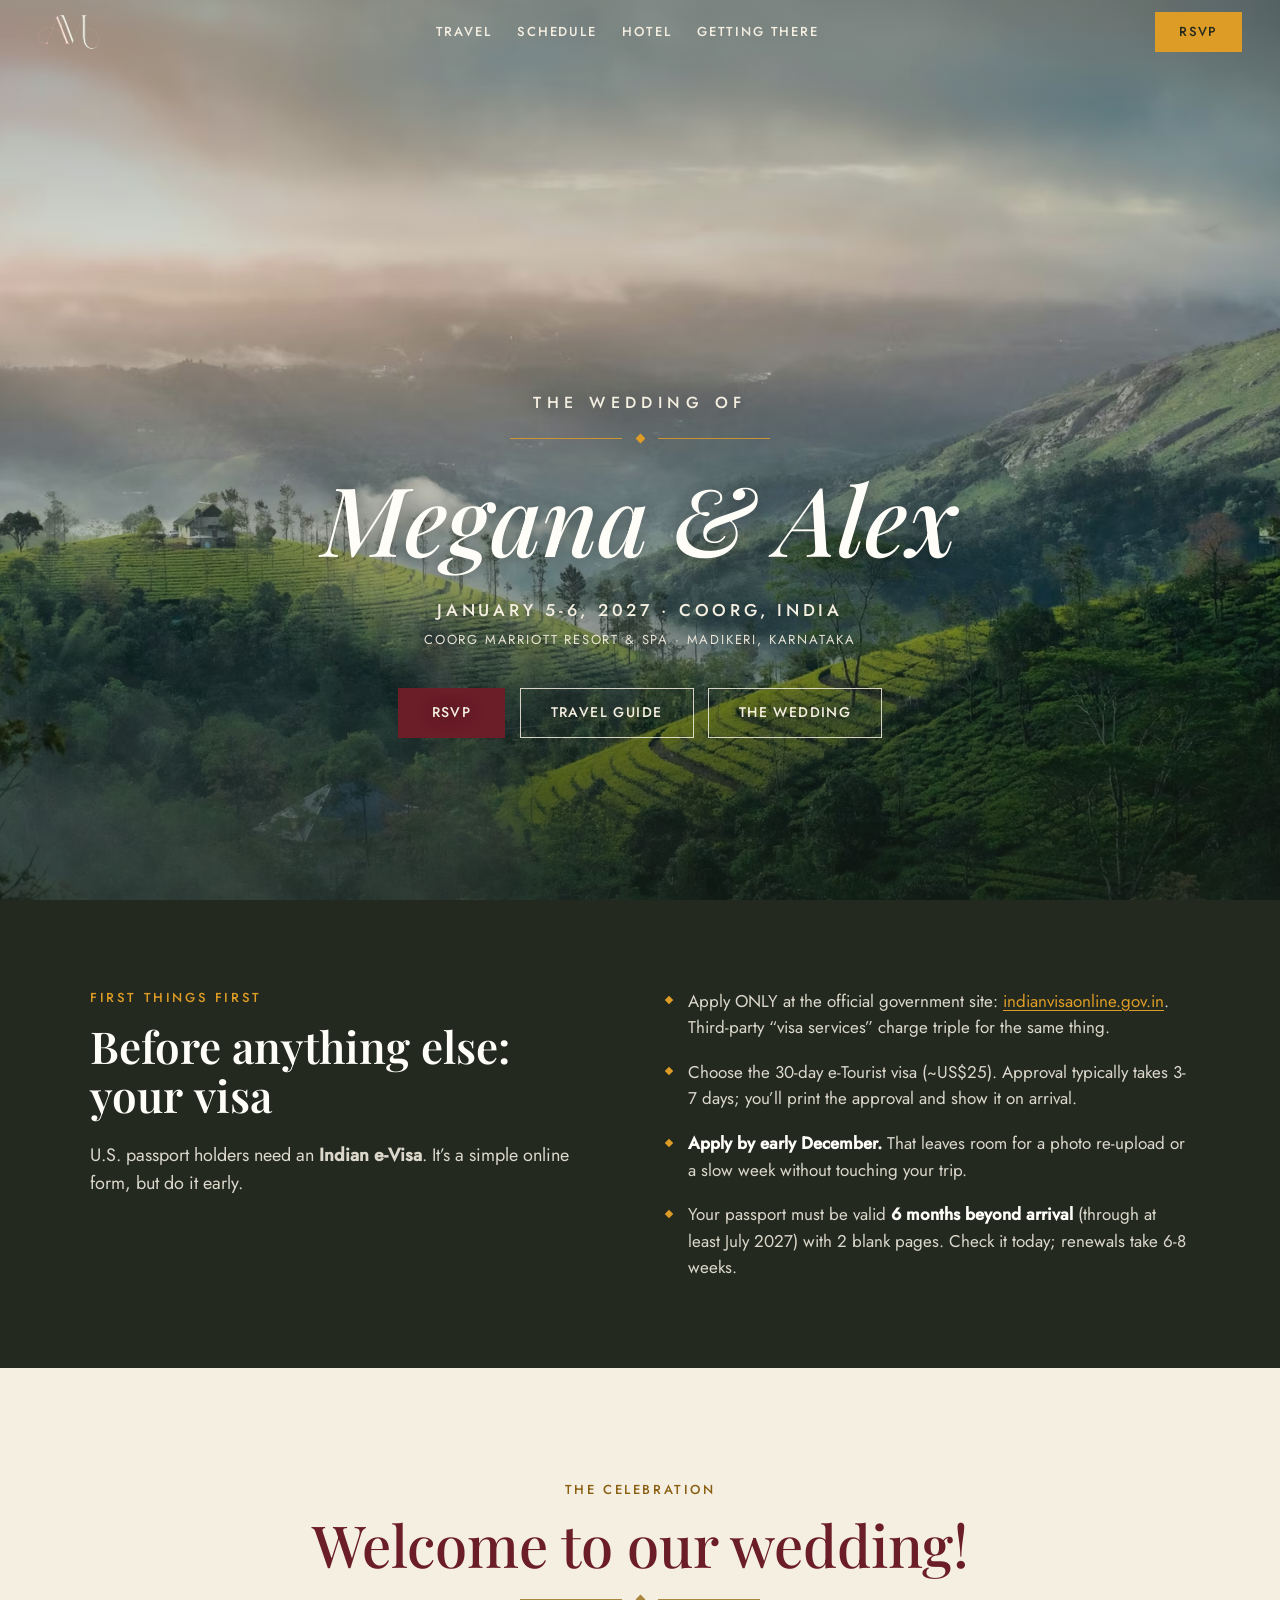
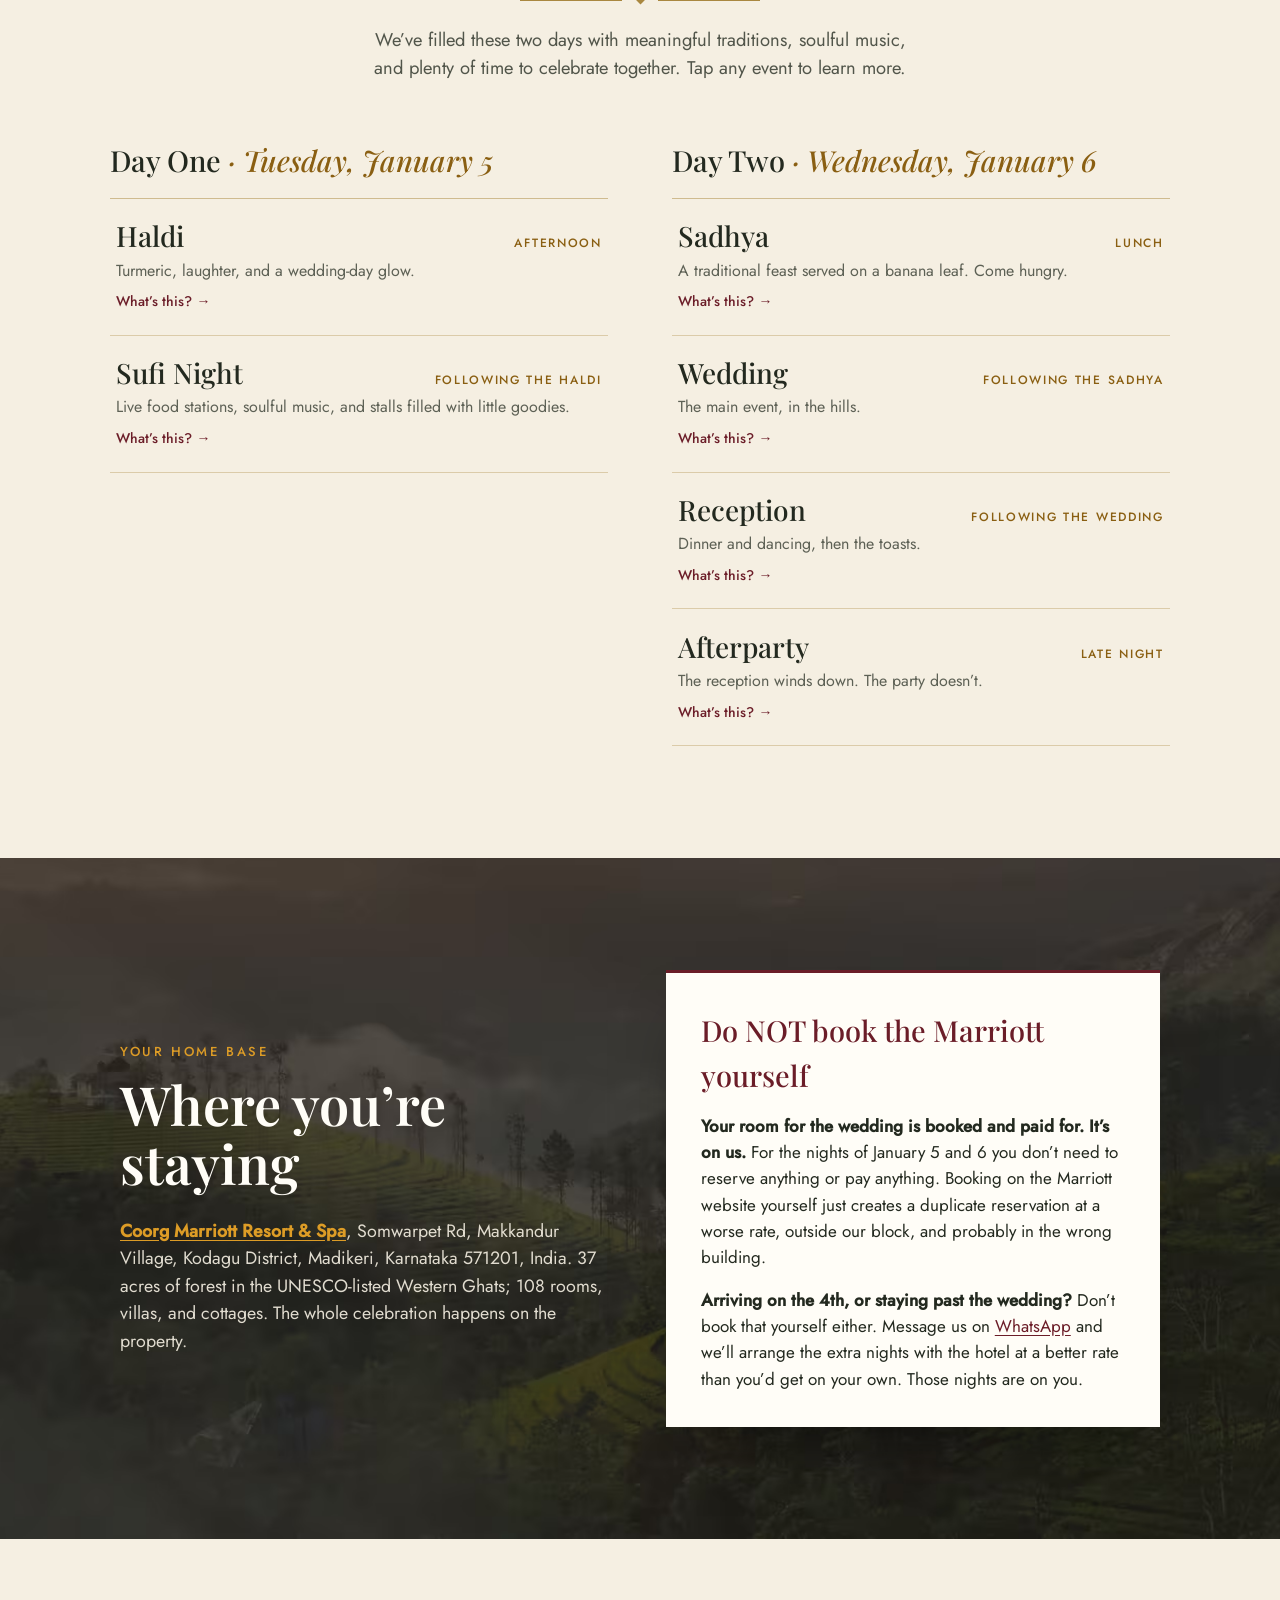
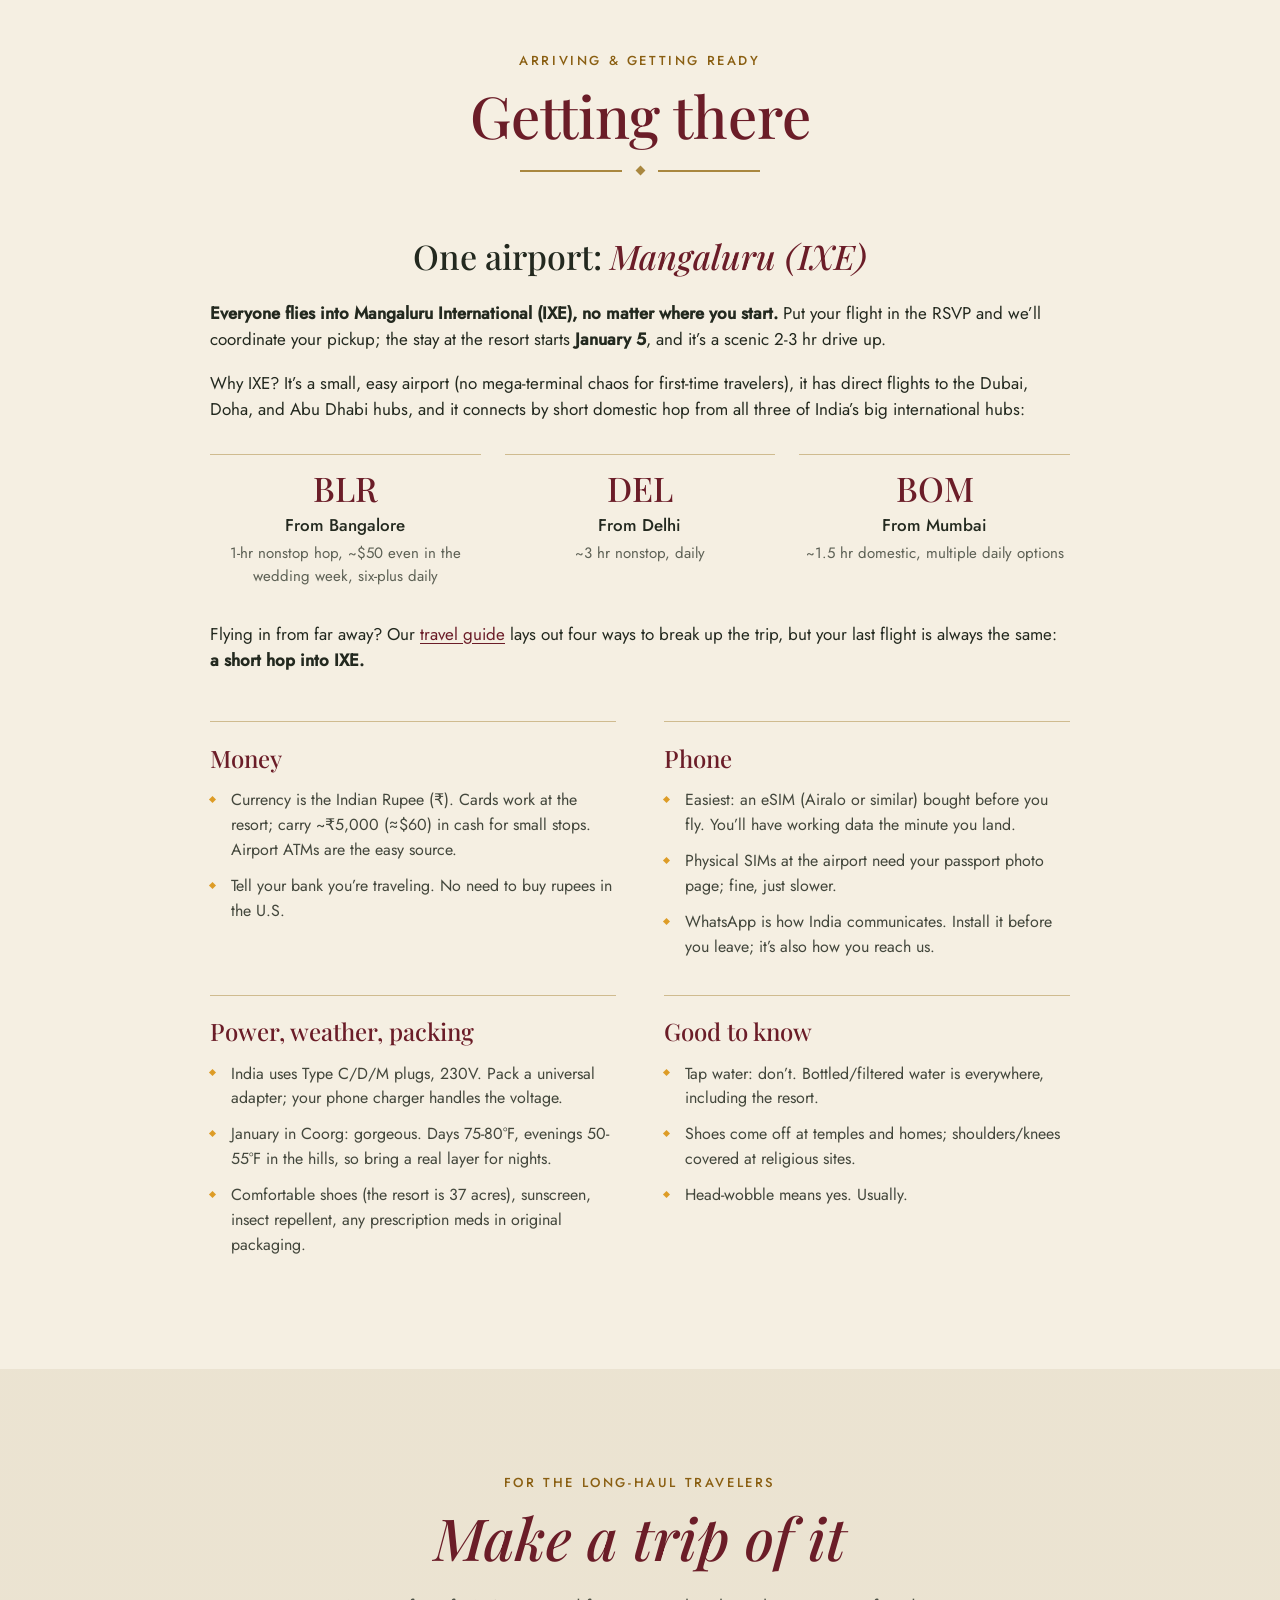
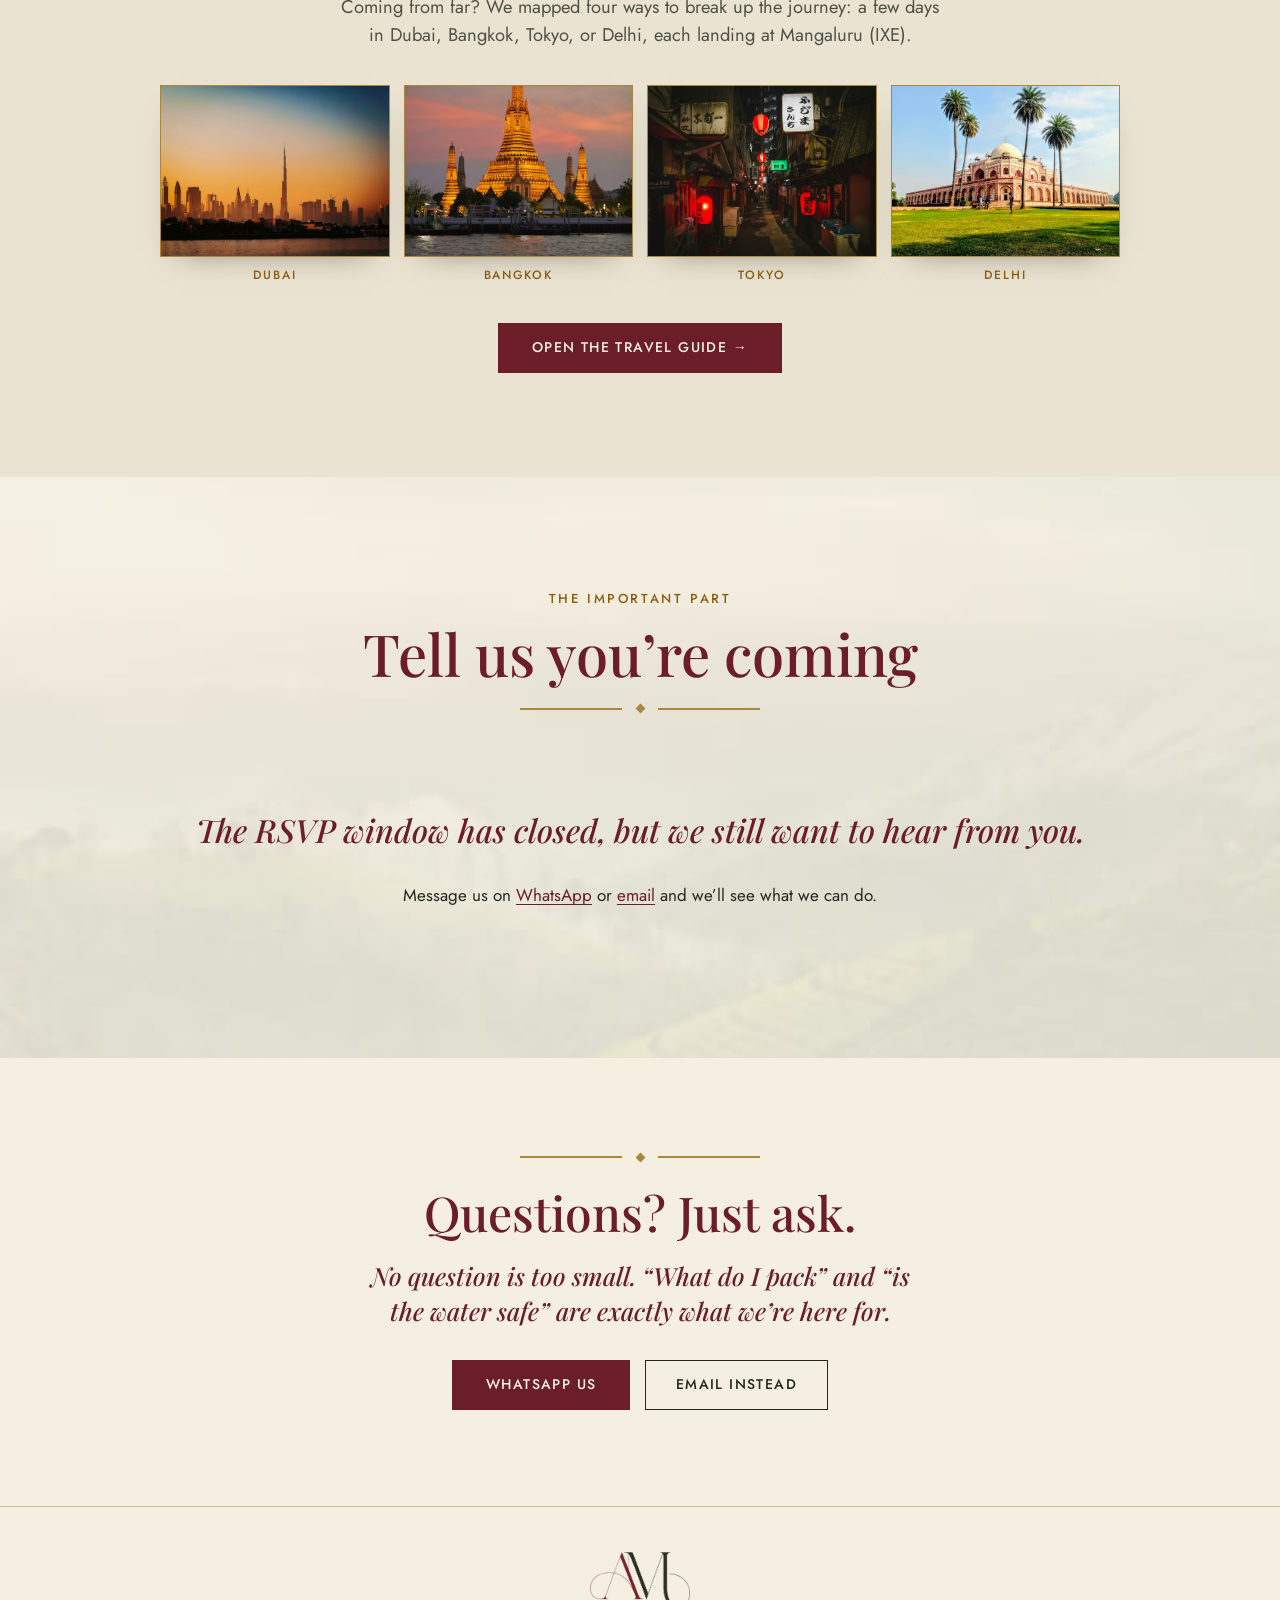
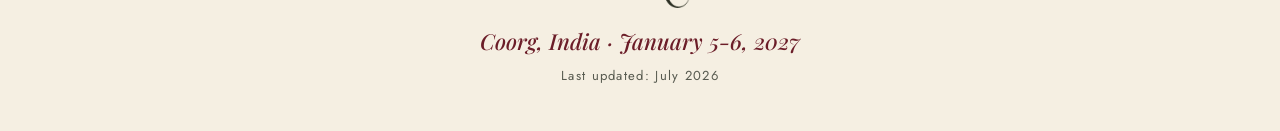
==== commit 50e6e3f7: "Megana's copy round: hero = 'The wedding of Megana & Alex', schedule h2 = 'Welcome to our wedding!'," ====
--- a/site/index.html
+++ b/site/index.html
@@ -3,14 +3,14 @@
 <head>
   <meta charset="utf-8">
   <meta name="viewport" content="width=device-width, initial-scale=1">
-  <title>Alex &amp; Megana &middot; January 5-6, 2027 &middot; Coorg, India</title>
-  <meta name="description" content="Two days in the Western Ghats. The schedule, travel, and RSVP for Alex & Megana's wedding at Coorg Marriott Resort & Spa.">
+  <title>Megana &amp; Alex &middot; January 5-6, 2027 &middot; Coorg, India</title>
+  <meta name="description" content="The schedule, travel, and RSVP for Megana & Alex's wedding at Coorg Marriott Resort & Spa.">
 
   <!-- Open Graph: the card that shows when the link is shared in WhatsApp/iMessage. -->
   <meta property="og:type" content="website">
   <meta property="og:url" content="https://thegroobe.github.io/wedding-website/">
-  <meta property="og:title" content="Alex & Megana · January 5-6, 2027 · Coorg, India">
-  <meta property="og:description" content="Two days in the Western Ghats. The schedule, travel, and your RSVP.">
+  <meta property="og:title" content="Megana & Alex · January 5-6, 2027 · Coorg, India">
+  <meta property="og:description" content="The schedule, travel, and your RSVP.">
   <meta property="og:image" content="https://thegroobe.github.io/wedding-website/images/og-preview.jpg">
   <meta property="og:image:width" content="1200">
   <meta property="og:image:height" content="630">
@@ -21,7 +21,7 @@
   <link rel="preload" href="fonts/playfair-display.woff2" as="font" type="font/woff2" crossorigin>
   <link rel="preload" href="fonts/jost-regular.woff2" as="font" type="font/woff2" crossorigin>
   <link rel="preload" href="images/hero.avif" as="image" type="image/avif">
-  <link rel="stylesheet" href="style.css?v=4">
+  <link rel="stylesheet" href="style.css?v=5">
 </head>
 <body>
 
@@ -50,9 +50,9 @@
     </picture>
     <div class="hero__scrim"></div>
     <div class="hero__content">
-      <p class="hero__names">Alex &amp; Megana</p>
+      <p class="hero__names">The wedding of</p>
       <div class="ornament" aria-hidden="true"><span class="ornament__mark"></span></div>
-      <h1 class="hero__title">Two days in the<br>Western Ghats</h1>
+      <h1 class="hero__title">Megana &amp; Alex</h1>
       <p class="hero__date">January 5-6, 2027 &middot; Coorg, India</p>
       <p class="hero__venue">Coorg Marriott Resort &amp; Spa &middot; Madikeri, Karnataka</p>
       <div class="hero__actions">
@@ -85,10 +85,10 @@
     <section class="section" id="schedule">
       <div class="section-head">
         <p class="kicker">The celebration</p>
-        <h2>The two days</h2>
+        <h2>Welcome to our wedding!</h2>
         <div class="ornament" aria-hidden="true"><span class="ornament__mark"></span></div>
-        <p class="lede">Two days, one hillside. Tap any event to see what it is;
-           timings and dress codes will land here as we lock them.</p>
+        <p class="lede">We&rsquo;ve filled these two days with meaningful traditions, soulful music,
+           and plenty of time to celebrate together. Tap any event to learn more.</p>
       </div>
 
       <div class="days">
@@ -104,12 +104,12 @@
             <span class="event__more">What&rsquo;s this? &rarr;</span>
           </button>
 
-          <button type="button" class="event" data-event="carnival" data-title="The Carnival" data-when="Day One &middot; Tuesday, January 5">
-            <span class="event__top">
-              <span class="event__name">Carnival</span>
+          <button type="button" class="event" data-event="sufi" data-title="Sufi Night" data-when="Day One &middot; Tuesday, January 5">
+            <span class="event__top">
+              <span class="event__name">Sufi Night</span>
               <span class="event__time">Following the Haldi</span>
             </span>
-            <span class="event__teaser">A festive mela of food counters and keepsake stalls.</span>
+            <span class="event__teaser">Live food stations, soulful music, and stalls filled with little goodies.</span>
             <span class="event__more">What&rsquo;s this? &rarr;</span>
           </button>
         </div>
@@ -189,7 +189,7 @@
       </div>
       <div class="gt-measure">
         <h3>One airport: <em>Mangaluru (IXE)</em></h3>
-        <p><strong>Everyone flies into Mangaluru International (IXE), no matter where you start.</strong> Put your flight in the RSVP and we&rsquo;ll coordinate your pickup; the stay at the resort starts <strong>January 5</strong>, and it&rsquo;s a scenic 3.5-4 hr drive up.</p>
+        <p><strong>Everyone flies into Mangaluru International (IXE), no matter where you start.</strong> Put your flight in the RSVP and we&rsquo;ll coordinate your pickup; the stay at the resort starts <strong>January 5</strong>, and it&rsquo;s a scenic 2-3 hr drive up.</p>
         <p style="margin-bottom:2rem;">Why IXE? It&rsquo;s a small, easy airport (no mega-terminal chaos for first-time travelers), it has direct flights to the Dubai, Doha, and Abu Dhabi hubs, and it connects by short domestic hop from all three of India&rsquo;s big international hubs:</p>
 
         <div class="hubs">
@@ -297,8 +297,7 @@
         <p class="kicker">The important part</p>
         <h2>Tell us you&rsquo;re coming</h2>
         <div class="ornament" aria-hidden="true"><span class="ornament__mark"></span></div>
-        <p class="rsvp__deadline">Please RSVP by <strong>September 1</strong> if you can.
-           <strong>October 1, 11:59pm Pacific</strong> is the hard cutoff for the caterer and the pickup plan.</p>
+        <p class="rsvp__deadline">Please RSVP by <strong>September 30</strong>.</p>
       </div>
 
       <!-- #rsvp-live is everything BEFORE success; app.js hides it so the confirmation takes over -->
@@ -429,20 +428,22 @@
 
   <!-- Ceremony explanations (cloned into the modal by app.js) -->
   <template id="evt-haldi">
-    <p>A joyful pre-wedding ritual where family and friends smear a turmeric paste (<em>haldi</em>) on the couple.
-       It&rsquo;s said to bless them, calm the nerves, and give that famous wedding-day glow.</p>
-    <p>It&rsquo;s playful and gloriously messy. Turmeric stains, so <strong>wear something you won&rsquo;t mind
-       sacrificing to the cause.</strong> Expect yellows and marigolds everywhere.</p>
-  </template>
-  <template id="evt-carnival">
-    <p>Day one closes with a carnival: a festive mela of live food counters and
-       stalls of little keepsakes and goodies.</p>
-    <p>Come with an appetite and room in your bag.</p>
+    <p>The Haldi is one of the oldest and most cherished Indian wedding traditions. Family and friends
+       apply a fragrant paste of turmeric to the bride and groom as a blessing for health, happiness,
+       and prosperity before the wedding. Don&rsquo;t be surprised if a little turmeric finds its way
+       onto you, too!</p>
+    <p>It&rsquo;s gloriously messy. Turmeric stains, so <strong>wear something you won&rsquo;t mind
+       sacrificing to the cause.</strong></p>
+  </template>
+  <template id="evt-sufi">
+    <p>As day turns to dusk, our Sufi night comes alive with live food stations, soulful music,
+       and stalls filled with little goodies and surprises.</p>
+    <p>Come with an appetite and room in your bag!</p>
   </template>
   <template id="evt-sadhya">
-    <p>A traditional South Indian feast served on a banana leaf: many small dishes,
-       eaten by hand, course after course.</p>
-    <p>Come hungry. This is lunch done as a ceremony of its own.</p>
+    <p>Before the wedding ceremony, we&rsquo;ll gather for a traditional South Indian Sadhya, served
+       on banana leaves. If this is your first Sadhya, you&rsquo;re in for a treat. Expect a generous
+       spread of regional specialties and, most importantly, come hungry.</p>
   </template>
   <template id="evt-wedding">
     <p>The heart of it all: the wedding rituals themselves, set against the Western Ghats.</p>
@@ -458,6 +459,6 @@
        Details to follow.</p>
   </template>
 
-  <script src="app.js?v=4" defer></script>
+  <script src="app.js?v=5" defer></script>
 </body>
 </html>
--- a/site/style.css
+++ b/site/style.css
@@ -237,7 +237,7 @@
 .gt-measure > h3 em { font-style: italic; color: var(--cherry); }
 .hubs { display: grid; grid-template-columns: repeat(auto-fit, minmax(220px, 1fr));
         gap: 1.5rem; margin-bottom: 2rem; }
-.hub { border-top: 1px solid var(--rule-50); padding-top: 1rem; }
+.hub { border-top: 1px solid var(--rule-50); padding-top: 1rem; text-align: center; }
 .hub__code { font-family: var(--font-display); font-weight: 500; font-size: 34px;
              color: var(--cherry); line-height: 1; }
 .hub__name { font-weight: 500; margin: 0.4rem 0 0.25rem; }
